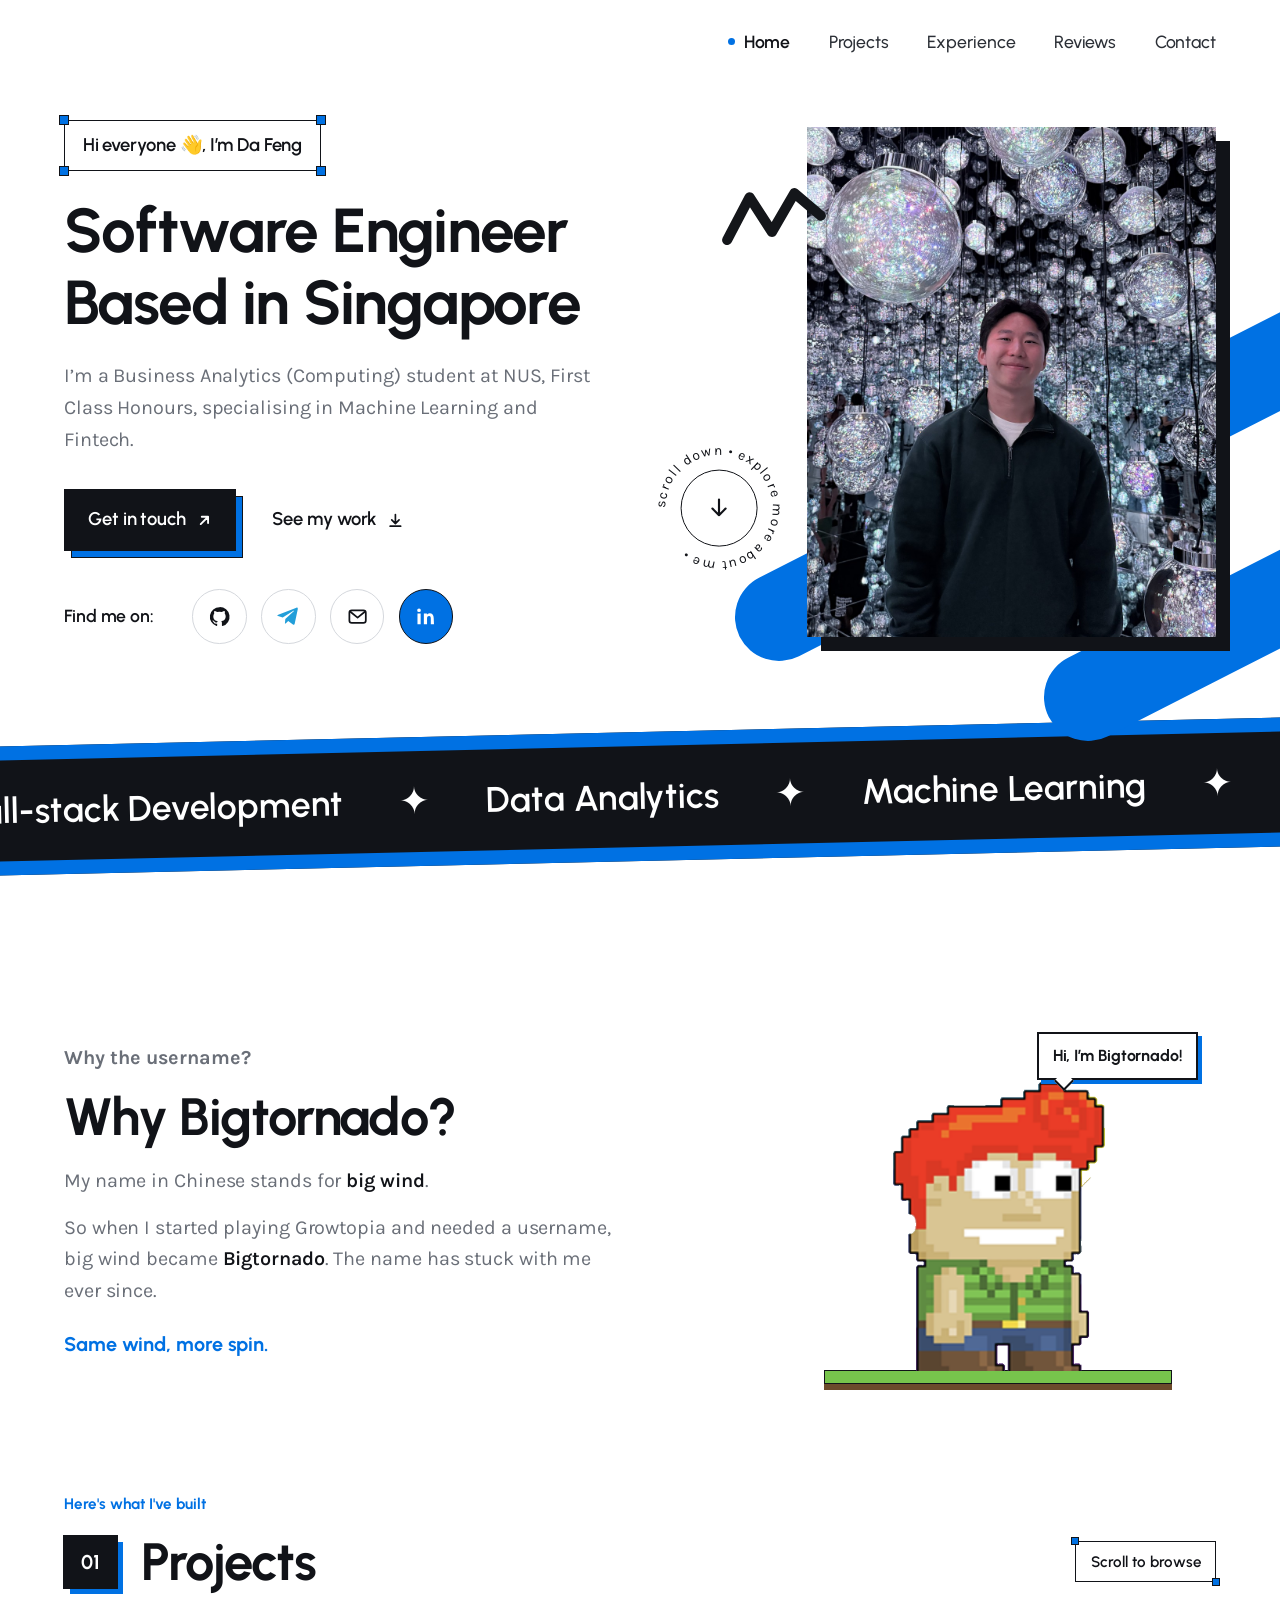
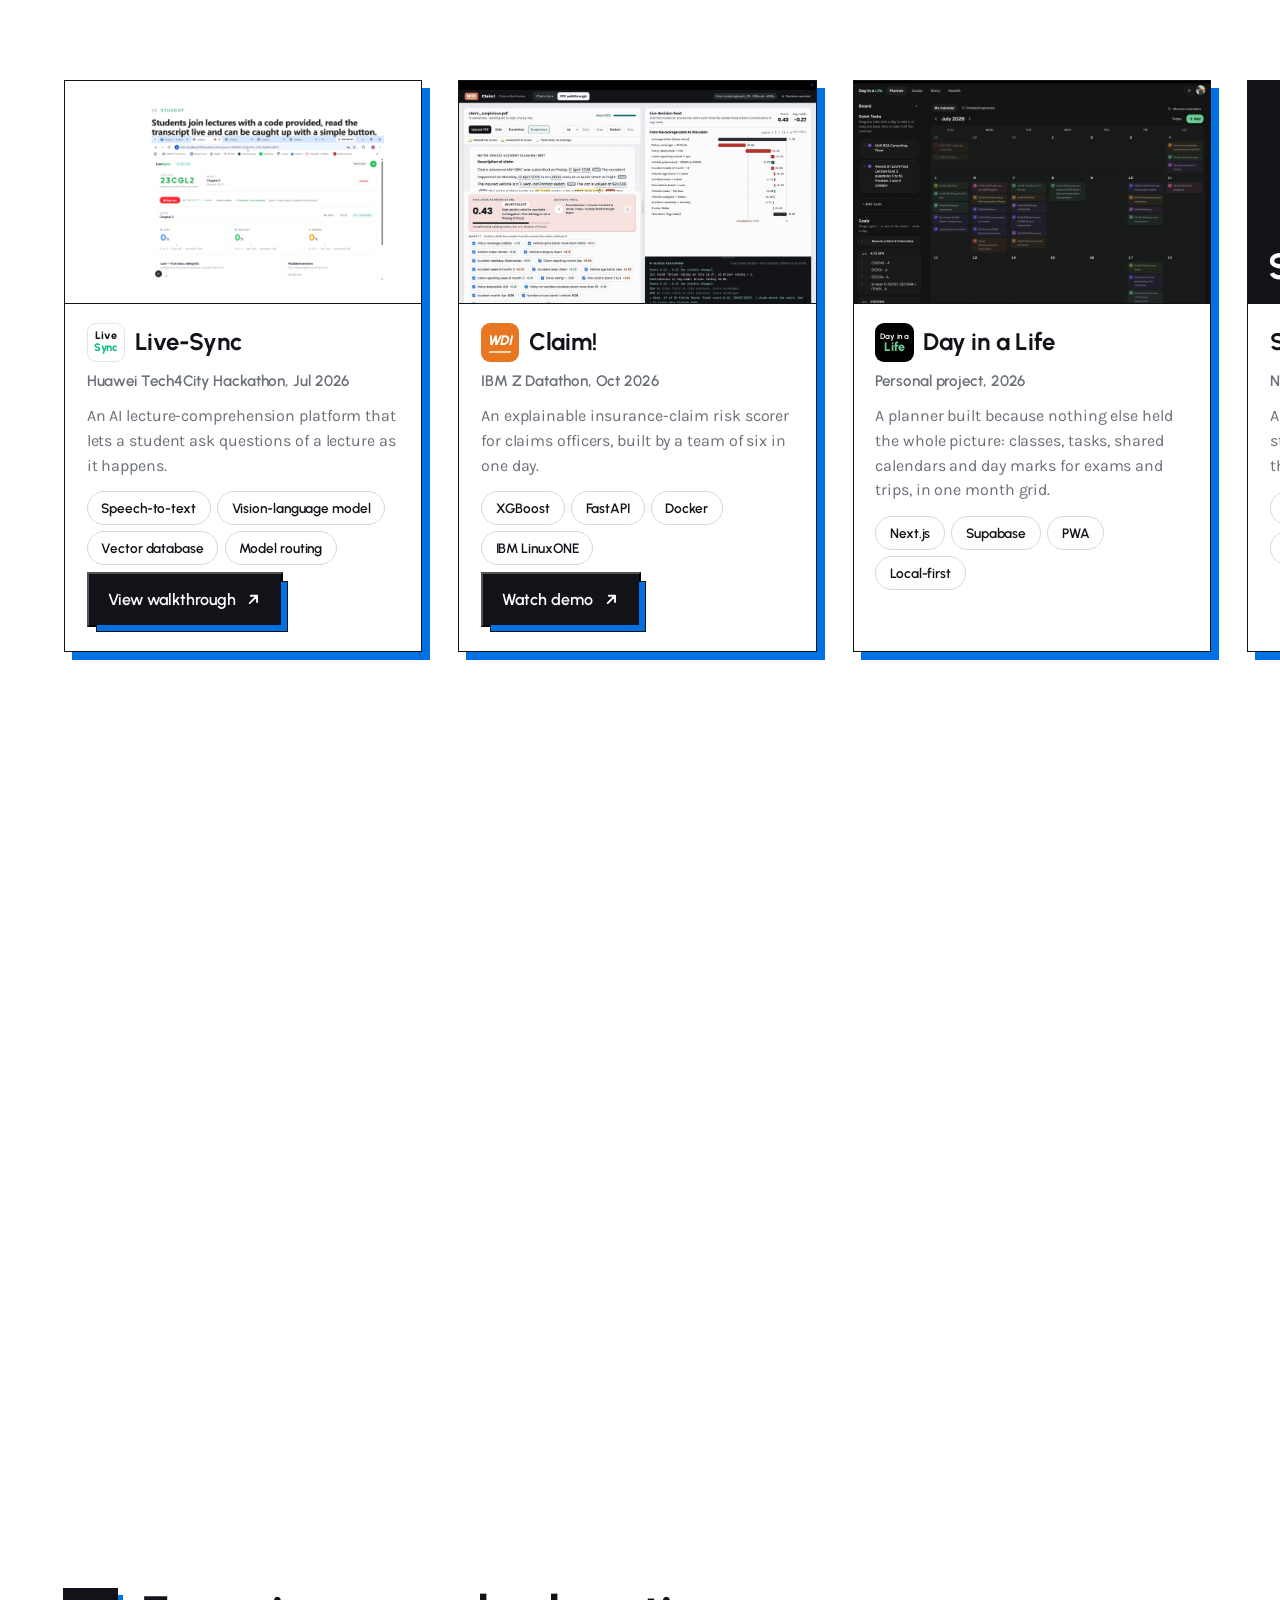
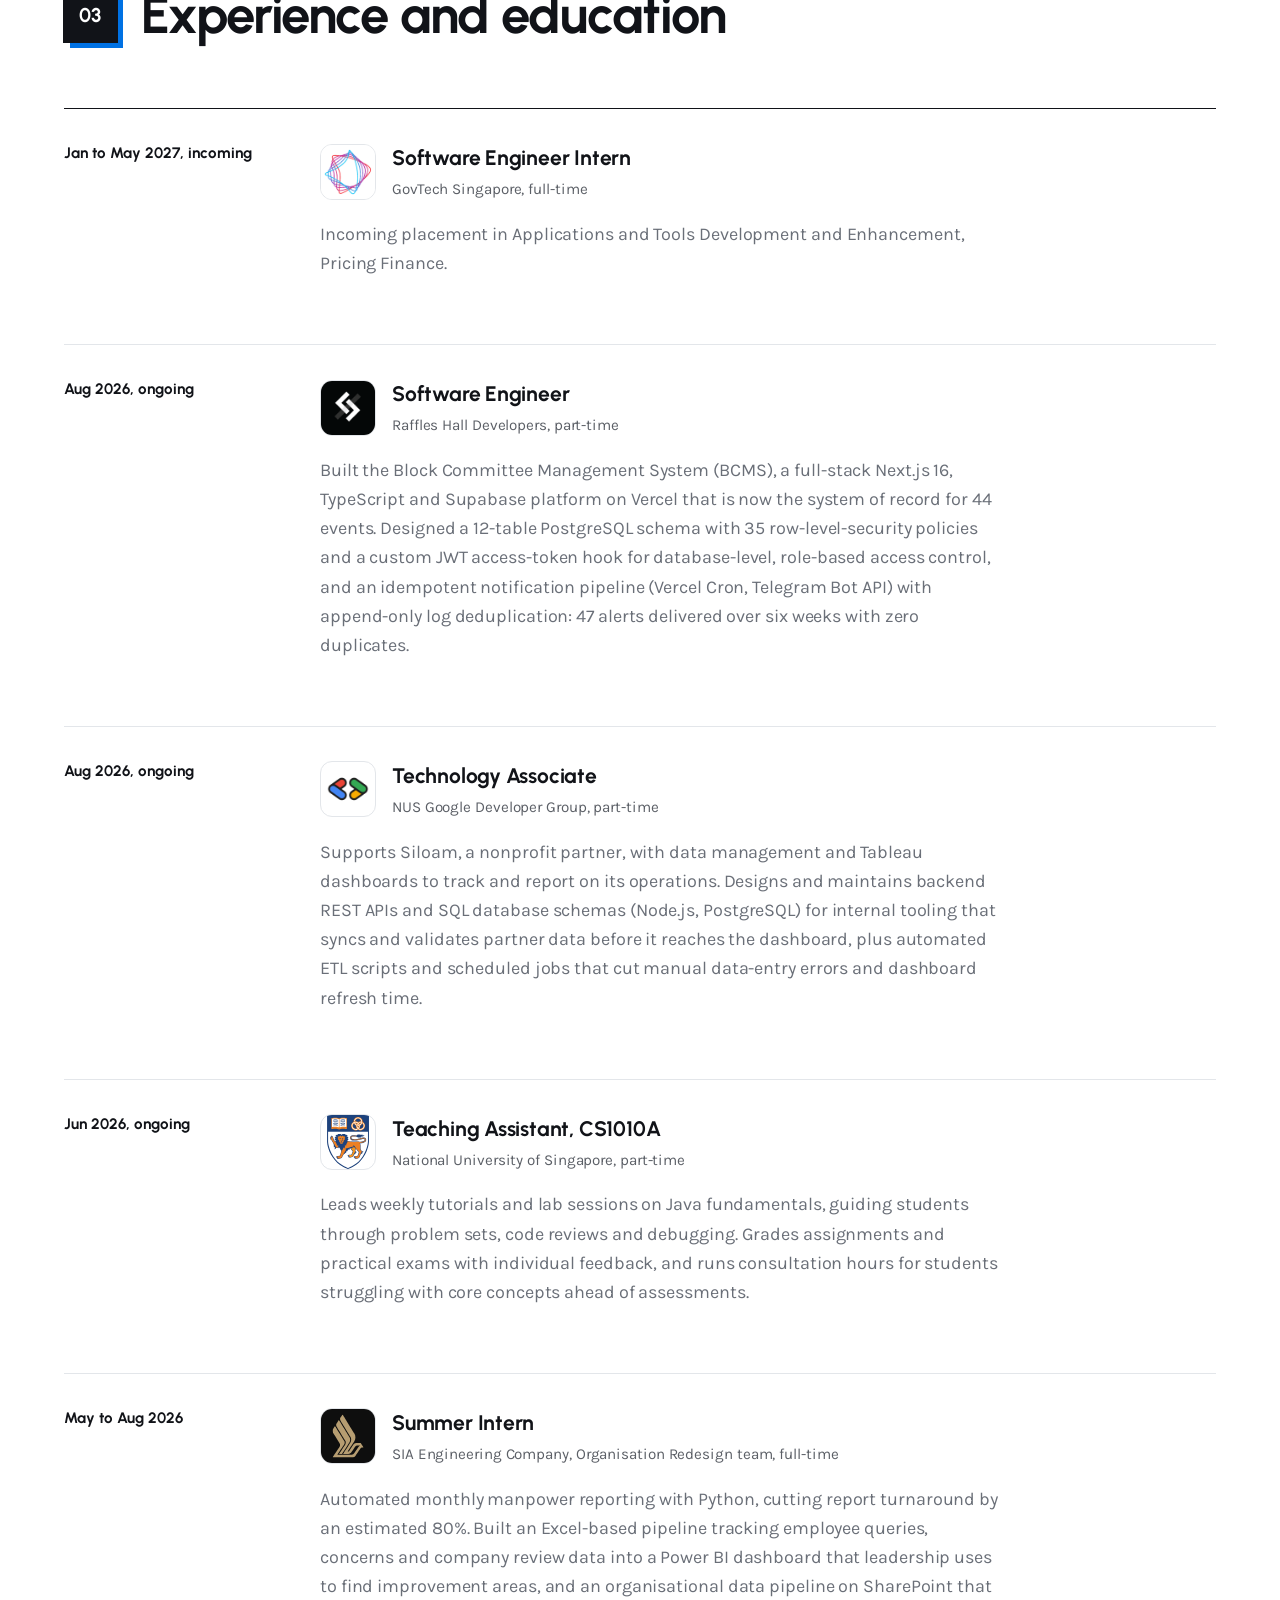
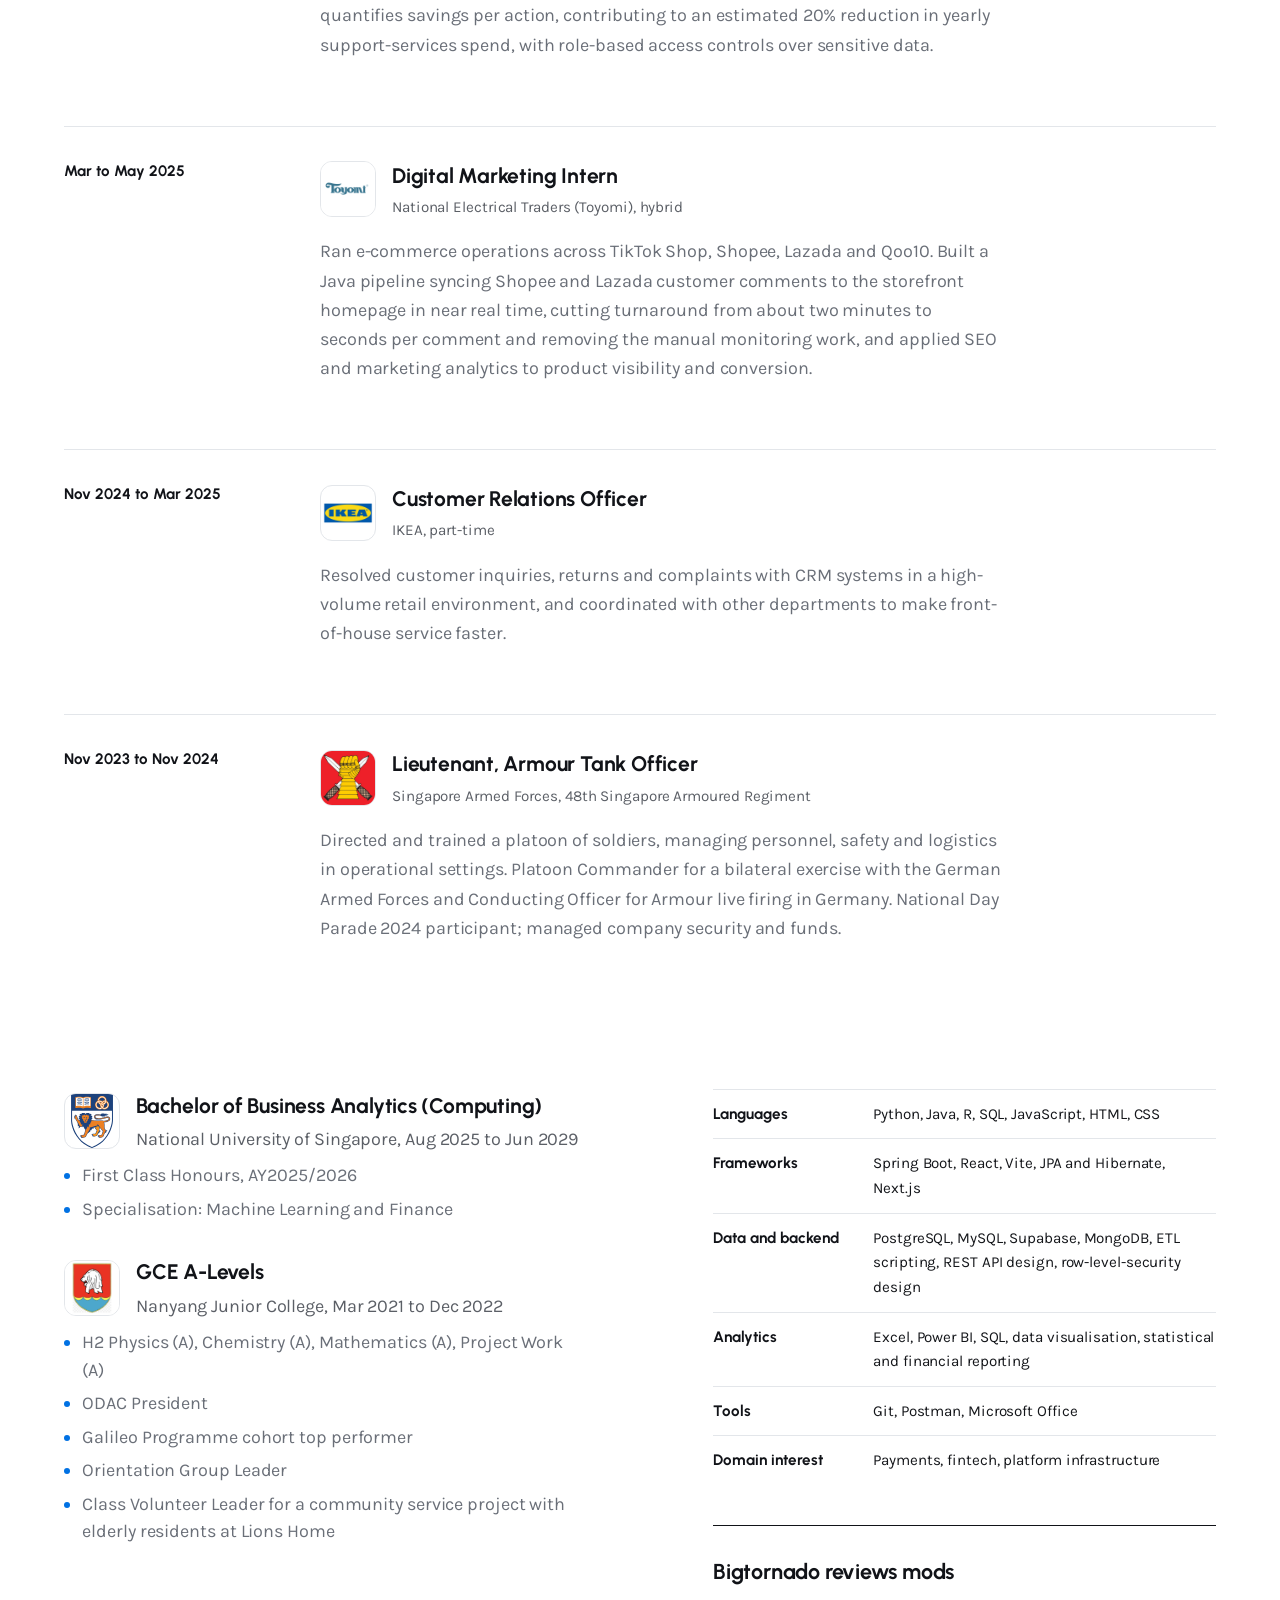
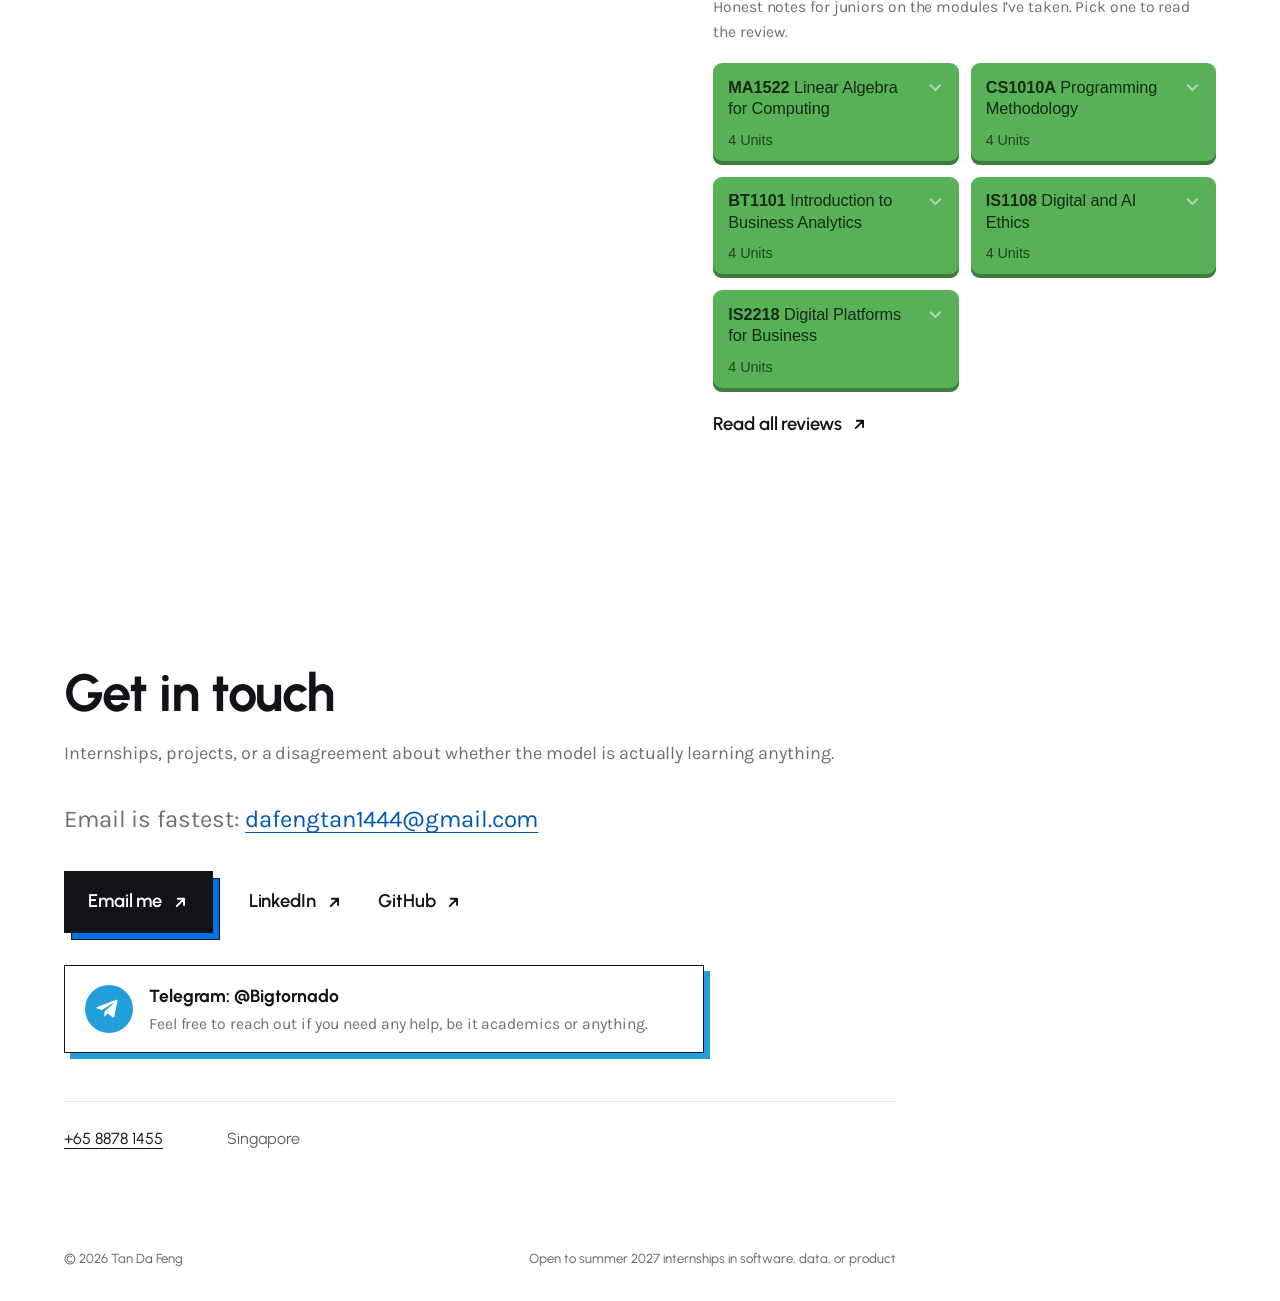
==== index.html @ c414fe10 "Why Bigtornado: his wording" ====
<!doctype html>
<html lang="en">
<head>
<meta charset="utf-8">
<meta name="viewport" content="width=device-width, initial-scale=1, viewport-fit=cover">
<title>Tan Da Feng. A record, kept in order.</title>
<meta name="description" content="Tan Da Feng, Business Analytics (Computing) at NUS. Live-Sync, Day in a Life, and BCMS at Raffles Hall Developers, told as a running commit log.">
<link rel="icon" href="data:image/svg+xml,<svg xmlns='http://www.w3.org/2000/svg' viewBox='0 0 100 100'><text x='50' y='84' font-size='88' text-anchor='middle'>🌪️</text></svg>">
<link rel="preconnect" href="https://fonts.googleapis.com">
<link rel="preconnect" href="https://fonts.gstatic.com" crossorigin>
<link rel="stylesheet" href="https://fonts.googleapis.com/css2?family=Urbanist:wght@500;600;700;800&family=Karla:wght@400;500;600&family=IBM+Plex+Mono:wght@400;500&display=swap">
<link rel="stylesheet" href="scrollcraft.css?v=20261018c">
<link rel="stylesheet" href="site.css?v=20261018g">
<link rel="stylesheet" href="front.css?v=20261018q">
<link rel="stylesheet" href="projects.css?v=20261018r">
</head>
<body>

<a class="skip-link" href="#top">Skip to content</a>
<span data-sc-progress class="top-progress"></span>
<div class="sc-grain" aria-hidden="true"></div>


<!-- FRONT PAGE: top nav, intro, framed portrait, skills ribbon. -->
<header id="front" class="fp">
  <nav class="fp-nav" aria-label="Main">
    <ul class="fp-links">
      <li><a href="#front" aria-current="page">Home</a></li>
      <li><a href="#projects">Projects</a></li>
      <li><a href="#experience">Experience</a></li>
      <li><a href="reviews.html">Reviews</a></li>
      <li><a href="#close">Contact</a></li>
    </ul>
  </nav>

  <div class="fp-hero">
    <div class="fp-copy">
      <p class="fp-hello"><span>Hi everyone 👋, I&rsquo;m Da Feng</span><i></i><i></i><i></i><i></i></p>
      <h1 class="fp-title" id="hero-mark"><span>Software Engineer</span> <span>Based in Singapore</span></h1>
      <p class="fp-lede">I&rsquo;m a Business Analytics (Computing) student at NUS, First Class Honours, specialising in Machine Learning and Fintech.</p>
      <div class="fp-ctas">
        <a class="fp-btn" href="mailto:dafengtan1444@gmail.com">Get in touch
          <svg viewBox="0 0 16 16" aria-hidden="true"><path d="M4.5 11.5l7-7M5.5 4.5h6v6" fill="none" stroke="currentColor" stroke-width="1.8" stroke-linecap="round" stroke-linejoin="round"/></svg>
        </a>
        <a class="fp-link" href="#projects">See my work
          <svg viewBox="0 0 16 16" aria-hidden="true"><path d="M8 2.5v8M4.5 7.5L8 11l3.5-3.5M3 13.5h10" fill="none" stroke="currentColor" stroke-width="1.6" stroke-linecap="round" stroke-linejoin="round"/></svg>
        </a>
      </div>
      <div class="fp-social">
        <span>Find me on:</span>
        <a href="https://github.com/Bigtornadooo" aria-label="GitHub">
          <svg viewBox="0 0 24 24" aria-hidden="true"><path fill="currentColor" d="M12 2.2a10 10 0 0 0-3.2 19.5c.5.1.7-.2.7-.5v-1.8c-2.8.6-3.4-1.2-3.4-1.2-.5-1.2-1.1-1.5-1.1-1.5-.9-.6.1-.6.1-.6 1 .1 1.5 1 1.5 1 .9 1.5 2.4 1.1 2.9.8.1-.7.4-1.1.6-1.3-2.2-.3-4.6-1.1-4.6-5 0-1.1.4-2 1-2.7-.1-.3-.4-1.3.1-2.7 0 0 .8-.3 2.8 1a9.6 9.6 0 0 1 5 0c1.9-1.3 2.8-1 2.8-1 .5 1.4.2 2.4.1 2.7.6.7 1 1.6 1 2.7 0 3.9-2.3 4.7-4.6 5 .4.3.7.9.7 1.9v2.8c0 .3.2.6.7.5A10 10 0 0 0 12 2.2z"/></svg>
        </a>
        <a class="is-tg" href="https://t.me/Bigtornado" aria-label="Telegram, @Bigtornado">
          <svg viewBox="0 0 24 24" aria-hidden="true"><path fill="currentColor" d="M21.5 4.3 18.3 19.4c-.2 1.1-.9 1.3-1.8.8l-4.9-3.6-2.4 2.3c-.3.3-.5.5-1 .5l.4-5 9-8.2c.4-.3-.1-.5-.6-.2L5.9 13 1.1 11.5c-1-.3-1-1 .2-1.5L20.1 2.8c.9-.3 1.6.2 1.4 1.5z"/></svg>
        </a>
        <a href="mailto:dafengtan1444@gmail.com" aria-label="Email">
          <svg viewBox="0 0 24 24" aria-hidden="true"><rect x="3.5" y="5.5" width="17" height="13" rx="2.5" fill="none" stroke="currentColor" stroke-width="1.8"/><path d="M4.5 7l7.5 6 7.5-6" fill="none" stroke="currentColor" stroke-width="1.8" stroke-linecap="round" stroke-linejoin="round"/></svg>
        </a>
        <a class="is-main" href="https://linkedin.com/in/da-feng-tan-644568368" aria-label="LinkedIn">
          <svg viewBox="0 0 24 24" aria-hidden="true"><path fill="currentColor" d="M6.9 8.8H3.6V20h3.3V8.8zM5.2 3.5a1.9 1.9 0 1 0 0 3.8 1.9 1.9 0 0 0 0-3.8zM20.4 13.5c0-3-1.6-4.9-4.2-4.9-1.4 0-2.4.8-2.8 1.5V8.8h-3.2V20h3.3v-5.6c0-1.5.3-2.9 2.1-2.9s1.8 1.7 1.8 3V20h3.3l-.3-6.5z"/></svg>
        </a>
      </div>
    </div>

    <a class="fp-scroll" href="#projects" aria-label="Scroll down to explore more about me">
      <svg class="fp-ring" viewBox="0 0 140 140" aria-hidden="true">
        <defs><path id="fp-ring-path" d="M70,70 m-52,0 a52,52 0 1,1 104,0 a52,52 0 1,1 -104,0"/></defs>
        <text><textPath href="#fp-ring-path">scroll down &#8226; explore more about me &#8226;</textPath></text>
      </svg>
      <span class="fp-scroll-core" aria-hidden="true">
        <svg viewBox="0 0 24 24"><path d="M12 5v13M6.5 12.5L12 18l5.5-5.5" fill="none" stroke="currentColor" stroke-width="1.8" stroke-linecap="round" stroke-linejoin="round"/></svg>
      </span>
    </a>

    <div class="fp-art">
      <svg class="fp-zigzag" viewBox="0 0 110 64" aria-hidden="true"><path d="M8 56L30 14l22 34 22-38 26 22" fill="none" stroke="var(--sc-ink)" stroke-width="10" stroke-linecap="round" stroke-linejoin="round"/></svg>
      <span class="fp-stroke fp-stroke--a" aria-hidden="true"></span>
      <span class="fp-stroke fp-stroke--b" aria-hidden="true"></span>
      <figure class="fp-photo">
        <img src="assets/portrait-lights.jpg?v=20261018g" width="1270" height="1304" alt="Da Feng smiling in a room of hanging glass lights reflected into the distance">
      </figure>
    </div>
  </div>

  <div class="fp-ribbon" aria-label="What I work on: full-stack development, data analytics, machine learning and fintech">
    <div class="fp-ribbon-track" aria-hidden="true">
      <span>Full-stack Development</span><b>&#10022;</b><span>Data Analytics</span><b>&#10022;</b><span>Machine Learning</span><b>&#10022;</b><span>Fintech</span><b>&#10022;</b>
      <span>Full-stack Development</span><b>&#10022;</b><span>Data Analytics</span><b>&#10022;</b><span>Machine Learning</span><b>&#10022;</b><span>Fintech</span><b>&#10022;</b>
      <span>Full-stack Development</span><b>&#10022;</b><span>Data Analytics</span><b>&#10022;</b><span>Machine Learning</span><b>&#10022;</b><span>Fintech</span><b>&#10022;</b>
      <span>Full-stack Development</span><b>&#10022;</b><span>Data Analytics</span><b>&#10022;</b><span>Machine Learning</span><b>&#10022;</b><span>Fintech</span><b>&#10022;</b>
    </div>
  </div>
</header>

<main id="top">

  <!-- WHY BIGTORNADO: the username story. The Growtopia character pops in here,
       then hops across the project cards (projects.js) and vanishes at the end. -->
  <section id="why" class="why" aria-labelledby="why-mark">
    <div class="sc-wrap why-grid">
      <div class="why-copy">
        <p class="kicker section-tag">Why the username?</p>
        <h2 class="sc-display sc-display--md" id="why-mark">Why Bigtornado?</h2>
        <p>My name in Chinese stands for <b>big wind</b>.</p>
        <p>So when I started playing Growtopia and needed a username, big wind became <b>Bigtornado</b>. The name has stuck with me ever since.</p>
        <p class="why-joke">Same wind, more spin.</p>
      </div>
      <div class="why-stage" aria-hidden="true">
        <div class="why-bubble">Hi, I&rsquo;m Bigtornado!</div>
        <img class="why-char" src="assets/bigtornado.png?v=20261018r" width="333" height="454" alt="">
        <div class="why-ground"></div>
      </div>
    </div>
  </section>

  <!-- 01 · PROJECTS: a pinned horizontal rail of five cards (projects.js maps
       vertical scroll to horizontal movement). Live-Sync and Claim! open a
       detail panel below the rail; the other three are plain cards. -->
  <section id="projects" class="pr" aria-labelledby="projects-mark">
    <div class="pr-pin">
      <img class="pr-hopper" src="assets/bigtornado.png?v=20261018r" width="333" height="454" alt="" aria-hidden="true">
      <div class="pr-head">
        <p class="kicker section-tag">Here's what I've built</p>
        <div class="chapter-head">
          <span class="num">01</span>
          <h2 class="sc-display sc-display--md" id="projects-mark">Projects</h2>
          <span class="note pr-hint">Scroll to browse</span>
        </div>
      </div>
      <div class="pr-viewport">
        <ol class="pr-track">
          <li class="pr-card" id="card-livesync">
            <div class="pr-cover"><img src="assets/livesync-demo/07-student-view.png" alt="Live-Sync student view during a live lecture" width="1920" height="1024" loading="lazy" decoding="async"></div>
            <div class="pr-body">
              <h3 class="pl-name"><span class="pl pl--ls" aria-hidden="true"><b>Live</b><b>Sync</b></span>Live-Sync</h3>
              <div class="org">Huawei Tech4City Hackathon, Jul 2026</div>
              <p>An AI lecture-comprehension platform that lets a student ask questions of a lecture as it happens.</p>
              <div class="tags"><span class="tag">Speech-to-text</span><span class="tag">Vision-language model</span><span class="tag">Vector database</span><span class="tag">Model routing</span></div>
              <button class="fp-btn pr-open" type="button" data-detail="detail-livesync" aria-controls="detail-livesync" aria-expanded="false">View walkthrough <svg viewBox="0 0 16 16" aria-hidden="true"><path d="M4.5 11.5l7-7M5.5 4.5h6v6" fill="none" stroke="currentColor" stroke-width="1.8" stroke-linecap="round" stroke-linejoin="round"/></svg></button>
            </div>
          </li>
          <li class="pr-card" id="card-claim">
            <div class="pr-cover"><img src="assets/claim-demo/cover.jpg?v=20261018d" alt="Claim! scoring a suspicious claim PDF, final risk score 0.43, Investigate" width="960" height="623" loading="lazy" decoding="async"></div>
            <div class="pr-body">
              <h3 class="pl-name"><span class="pl pl--wdi" aria-hidden="true"><span>WDI</span></span>Claim!</h3>
              <div class="org">IBM Z Datathon, Oct 2026</div>
              <p>An explainable insurance-claim risk scorer for claims officers, built by a team of six in one day.</p>
              <div class="tags"><span class="tag">XGBoost</span><span class="tag">FastAPI</span><span class="tag">Docker</span><span class="tag">IBM LinuxONE</span></div>
              <button class="fp-btn pr-open" type="button" data-detail="detail-claim" aria-controls="detail-claim" aria-expanded="false">Watch demo <svg viewBox="0 0 16 16" aria-hidden="true"><path d="M4.5 11.5l7-7M5.5 4.5h6v6" fill="none" stroke="currentColor" stroke-width="1.8" stroke-linecap="round" stroke-linejoin="round"/></svg></button>
            </div>
          </li>
          <li class="pr-card" id="dayinalife">
            <div class="pr-cover"><img src="assets/dayinalife-planner.jpg?v=20261018k" alt="Day in a Life planner: the July 2026 month grid with colour-coded tasks, and the Board of quick tasks and goals on the left" width="1800" height="1143" loading="lazy" decoding="async"></div>
            <div class="pr-body">
              <h3 class="pl-name"><span class="pl pl--dil" aria-hidden="true"><b>Day in a</b><b>Life</b></span>Day in a Life</h3>
              <div class="org">Personal project, 2026</div>
              <p>A planner built because nothing else held the whole picture: classes, tasks, shared calendars and day marks for exams and trips, in one month grid.</p>
              <div class="tags"><span class="tag">Next.js</span><span class="tag">Supabase</span><span class="tag">PWA</span><span class="tag">Local-first</span></div>
            </div>
          </li>
          <li class="pr-card" id="studentconnect">
            <div class="pr-cover pr-cover--type pr-cover--ink" aria-hidden="true"><span>StudentConnect</span></div>
            <div class="pr-body">
              <h3>StudentConnect</h3>
              <div class="org">NUS Orbital, May to Jul 2026</div>
              <p>A peer mentorship platform matching students with seniors who already passed the module they are about to fail.</p>
              <div class="tags"><span class="tag">Spring Boot</span><span class="tag">JWT auth</span><span class="tag">JPA/Hibernate</span><span class="tag">REST</span></div>
            </div>
          </li>
          <li class="pr-card" id="agentforge">
            <div class="pr-cover pr-cover--type pr-cover--blue" aria-hidden="true"><span>Agent Forge</span></div>
            <div class="pr-body">
              <h3>Agent Forge</h3>
              <div class="org">Hackathon, Jun 2026</div>
              <p>A job-search platform pulling together three things students normally do in three different places: live job aggregation, automated resume-filling, and mock interview review.</p>
              <div class="tags"><span class="tag">Supabase</span><span class="tag">MongoDB</span><span class="tag">Product scoping</span></div>
            </div>
          </li>
        </ol>
      </div>
    </div>
  </section>

  <!-- LIVE-SYNC DETAIL: the existing 7-stage walkthrough, moved here unchanged.
       Hidden until "View walkthrough" is pressed. -->
  <section id="detail-livesync" class="pr-detail chapter chapter--livesync" aria-labelledby="livesync-mark" hidden>
    <div class="sc-wrap pr-detail-bar"><button class="pr-back" type="button"><svg viewBox="0 0 16 16" aria-hidden="true"><path d="M10 3.5L5.5 8l4.5 4.5" fill="none" stroke="currentColor" stroke-width="1.8" stroke-linecap="round" stroke-linejoin="round"/></svg> Back to projects</button></div>
    <div id="livesync">
    <div class="sc-wrap">
      <p class="kicker section-tag">Here's what I've built</p>
      <div class="chapter-head">
        <span class="num">01</span>
        <h2 class="sc-display sc-display--md pl-name" id="livesync-mark"><span class="pl pl--ls" aria-hidden="true"><b>Live</b><b>Sync</b></span>Live-Sync</h2>
      </div>

      <div class="demo-intro">
        <div class="org">Huawei Tech4City Hackathon, Jul 2026</div>
        <p class="body">An AI lecture-comprehension platform that lets a student ask questions of a lecture as it happens. The genuinely interesting problem was cost: routing questions dynamically between models cut inference spend by over 80% with no measurable drop in quality. Pitched to judges on the accessibility track.</p>
        <div class="tags">
          <span class="tag">Speech-to-text</span>
          <span class="tag">Vision-language model</span>
          <span class="tag">Vector database</span>
          <span class="tag">Model routing</span>
        </div>
      </div>

      <div class="demo" data-sc-in>
        <div class="demo-line" aria-hidden="true"><div class="demo-line__fill"></div></div>

        <div class="demo-stage" id="stage-onboard">
          <div class="stage-k">Stage 1</div>
          <h3>Sign up</h3>
          <p>Two steps and a student or professor account is ready. No setup call, no onboarding deck.</p>
          <figure class="stage-shot"><img src="assets/livesync-demo/04-onboarding.png" alt="Live-Sync sign-up screens for a student account and a professor account, side by side" loading="lazy" width="1920" height="1024"></figure>
        </div>

        <div class="demo-stage" id="stage-setup">
          <div class="stage-k">Stage 2</div>
          <h3>Upload, then go live</h3>
          <p>A professor uploads the slide deck once, then presses Go Live. Live-Sync pre-indexes the deck before the lecture even starts.</p>
          <figure class="stage-shot"><img src="assets/livesync-demo/05-professor-setup.png" alt="Live-Sync professor dashboard scheduling a lecture" loading="lazy" width="1920" height="1024"></figure>
        </div>

        <div class="demo-stage" id="stage-capture">
          <div class="stage-k">Stage 3</div>
          <h3>Listen and transcribe</h3>
          <p>The professor just talks. Live-Sync is already listening, transcribing the lecture live through VideoDB, no typed prompts, no raised hand.</p>
          <figure class="stage-shot"><img src="assets/livesync-demo/06-live-capture.png" alt="Live-Sync live capture screen tracking a lecture in progress" loading="lazy" width="1920" height="1024"></figure>
        </div>

        <div class="demo-stage" id="stage-student">
          <div class="stage-k">Stage 4</div>
          <h3>A student joins</h3>
          <p>A student enters the code on screen and gets the live transcript, with one button to catch up if they lost the thread.</p>
          <figure class="stage-shot"><img src="assets/livesync-demo/07-student-view.png" alt="Live-Sync student view showing a live transcript and a catch-up button" loading="lazy" width="1920" height="1024"></figure>
        </div>

        <div class="demo-stage" id="stage-answer">
          <div class="stage-k">Stage 5</div>
          <h3>Ask anything</h3>
          <p>Answers come straight from that lecture's own slides and transcript, not a generic model response. Routing every question between a lightweight model and a flagship one is what keeps this affordable at scale.</p>
          <div class="stat">
            <span class="n"><span class="count" data-demo-count="0 80">0</span>%+</span>
            <span class="k">cut from inference cost, the real result of routing this way</span>
          </div>
          <figure class="stage-shot"><img src="assets/livesync-demo/08-chatbot.png" alt="Live-Sync in-lecture chatbot answering a question from the lecture transcript" loading="lazy" width="1920" height="1024"></figure>
        </div>

        <div class="demo-stage" id="stage-signal">
          <div class="stage-k">Stage 6</div>
          <h3>The room signals back</h3>
          <p>Students flag lost, too fast, or right pace in real time, so the professor can see where the room actually is without stopping to ask.</p>
          <figure class="stage-shot"><img src="assets/livesync-demo/09-signalling.png" alt="Live-Sync live pacing feedback from students during a lecture" loading="lazy" width="1920" height="1024"></figure>
        </div>

        <div class="demo-stage" id="stage-dashboard">
          <div class="stage-k">Stage 7</div>
          <h3>One home for every module</h3>
          <p>Every module lands in one dashboard: jump into whatever lecture is live, or replay any chapter that already happened.</p>
          <figure class="stage-shot"><img src="assets/livesync-demo/10-module-dashboard.png" alt="Live-Sync module dashboard listing live and past lectures" loading="lazy" width="1920" height="1024"></figure>
        </div>
      </div>
    </div>
    </div>
    <div class="sc-wrap pr-detail-bar pr-detail-bar--end"><button class="pr-back" type="button"><svg viewBox="0 0 16 16" aria-hidden="true"><path d="M10 3.5L5.5 8l4.5 4.5" fill="none" stroke="currentColor" stroke-width="1.8" stroke-linecap="round" stroke-linejoin="round"/></svg> Back to projects</button></div>
  </section>

  <!-- CLAIM! DETAIL: three short clips. GIFs only start loading when this panel opens. -->
  <section id="detail-claim" class="pr-detail chapter" aria-labelledby="claim-mark" hidden>
    <div class="sc-wrap">
      <div class="pr-detail-bar"><button class="pr-back" type="button"><svg viewBox="0 0 16 16" aria-hidden="true"><path d="M10 3.5L5.5 8l4.5 4.5" fill="none" stroke="currentColor" stroke-width="1.8" stroke-linecap="round" stroke-linejoin="round"/></svg> Back to projects</button></div>
      <p class="kicker section-tag">IBM Z Datathon, Oct 2026</p>
      <div class="chapter-head">
        <span class="num">01</span>
        <h2 class="sc-display sc-display--md pl-name" id="claim-mark"><span class="pl pl--wdi" aria-hidden="true"><span>WDI</span></span>Claim!</h2>
      </div>
      <p class="wdi-line"><b>WDI Insurance.</b> We did it, so your claims officer doesn&rsquo;t have to guess.</p>
      <div class="claim-summary">
        <p>Claim! ranks motor insurance claims so a claims officer knows which ones to check first. It runs an XGBoost model trained on Kaggle claims data and shows the exact TreeSHAP contribution of every field in log-odds, so you can see why a claim got its score.</p>
        <p>Every claim gets a risk ranking score and a tier: Fast track, Review or Investigate. We built it for the IBM Z Datathon as a team of six in one day, on an IBM LinuxONE server. The claims in the demo are fictional.</p>
        <div class="tags"><span class="tag">XGBoost</span><span class="tag">TreeSHAP</span><span class="tag">FastAPI</span><span class="tag">Docker</span><span class="tag">IBM LinuxONE</span></div>
      </div>

      <ol class="claim-clips">
        <li class="claim-clip">
          <div class="claim-clip-text">
            <span class="claim-step">1</span>
            <h3>Score a claim from a form</h3>
            <p>Fill in the claim details and press Calculate risk score. The score shows up with the fields that pushed it up or down.</p>
          </div>
          <figure class="claim-gif"><img data-src="assets/claim-demo/claim-01-form-scoring.gif" alt="Screen recording: filling in the Claim! form, pressing Calculate risk score, and the score of 0.08 (Fast track) appearing with a chart of which fields raised or lowered it" width="960" height="623" loading="lazy" decoding="async"></figure>
        </li>
        <li class="claim-clip">
          <div class="claim-clip-text">
            <span class="claim-step">2</span>
            <h3>The reader goes through a safe PDF</h3>
            <p>The reader goes through the claim PDF line by line and highlights the key words. The live decision feed on the right updates as it reads.</p>
          </div>
          <figure class="claim-gif"><img data-src="assets/claim-demo/claim-02-pdf-reader-safe.gif" alt="Screen recording: the PDF reader moving through a safe claim line by line, highlighting key words while the live decision feed updates, ending at 0.03 Fast track" width="960" height="623" loading="lazy" decoding="async"></figure>
        </li>
        <li class="claim-clip">
          <div class="claim-clip-text">
            <span class="claim-step">3</span>
            <h3>A suspicious claim, then &ldquo;what if&rdquo;</h3>
            <p>Same reader on a suspicious claim, and the final score lands on Investigate. Then fields get switched off to see how the score would change.</p>
          </div>
          <figure class="claim-gif"><img data-src="assets/claim-demo/claim-03-suspicious-whatif.gif" alt="Screen recording: the reader scoring a suspicious claim at 0.43, Investigate, then fields being switched off in the what-if panel and the score dropping" width="960" height="623" loading="lazy" decoding="async"></figure>
        </li>
      </ol>

      <details class="claim-full">
        <summary>Watch the full 65 second run</summary>
        <figure class="claim-gif"><img data-src="assets/claim-demo/claim-full.gif" alt="Screen recording of the full 65 second Claim! demo: the claim form, a safe PDF, then a suspicious PDF and the what-if toggles" width="960" height="623" loading="lazy" decoding="async"></figure>
      </details>

      <div class="pr-detail-bar pr-detail-bar--end"><button class="pr-back" type="button"><svg viewBox="0 0 16 16" aria-hidden="true"><path d="M10 3.5L5.5 8l4.5 4.5" fill="none" stroke="currentColor" stroke-width="1.8" stroke-linecap="round" stroke-linejoin="round"/></svg> Back to projects</button></div>
    </div>
  </section>

  <!-- 03 · EXPERIENCE AND EDUCATION -->
  <section id="experience" class="chapter chapter--cv" data-sc-act="flow">
    <div class="sc-wrap">
      <div class="chapter-head">
        <span class="num">03</span>
        <h2 class="sc-display sc-display--md">Experience and education</h2>
      </div>

      <div class="sc-stack" data-sc-in data-sc-stagger="0">
        <article id="govtech" class="role">
          <div><div class="when">Jan to May 2027, incoming</div></div>
          <div>
            <div class="role-head">
              <img class="role-logo" src="assets/logos/govtech.png?v=20261018c" alt="GovTech Singapore logo" width="56" height="56" loading="lazy">
              <div><h3>Software Engineer Intern</h3><div class="org">GovTech Singapore, full-time</div></div>
            </div>
            <p class="body">Incoming placement in Applications and Tools Development and Enhancement, Pricing Finance.</p>
          </div>
        </article>

        <article id="bcms" class="role">
          <div><div class="when">Aug 2026, ongoing</div></div>
          <div>
            <div class="role-head">
              <img class="role-logo" src="assets/logos/rhdevs.png?v=20261018c" alt="Raffles Hall Developers logo" width="56" height="56" loading="lazy">
              <div><h3>Software Engineer</h3><div class="org">Raffles Hall Developers, part-time</div></div>
            </div>
            <p class="body">Built the Block Committee Management System (BCMS), a full-stack Next.js 16, TypeScript and Supabase platform on Vercel that is now the system of record for 44 events. Designed a 12-table PostgreSQL schema with 35 row-level-security policies and a custom JWT access-token hook for database-level, role-based access control, and an idempotent notification pipeline (Vercel Cron, Telegram Bot API) with append-only log deduplication: 47 alerts delivered over six weeks with zero duplicates.</p>
          </div>
        </article>

        <article id="gdg" class="role">
          <div><div class="when">Aug 2026, ongoing</div></div>
          <div>
            <div class="role-head">
              <img class="role-logo" src="assets/logos/gdg.png?v=20261018c" alt="Developer Group @ NUS Computing logo" width="56" height="56" loading="lazy">
              <div><h3>Technology Associate</h3><div class="org">NUS Google Developer Group, part-time</div></div>
            </div>
            <p class="body">Supports Siloam, a nonprofit partner, with data management and Tableau dashboards to track and report on its operations. Designs and maintains backend REST APIs and SQL database schemas (Node.js, PostgreSQL) for internal tooling that syncs and validates partner data before it reaches the dashboard, plus automated ETL scripts and scheduled jobs that cut manual data-entry errors and dashboard refresh time.</p>
          </div>
        </article>

        <article id="teaching" class="role">
          <div><div class="when">Jun 2026, ongoing</div></div>
          <div>
            <div class="role-head">
              <img class="role-logo" src="assets/logos/nus.svg?v=20261018c" alt="National University of Singapore logo" width="56" height="56" loading="lazy">
              <div><h3>Teaching Assistant, CS1010A</h3><div class="org">National University of Singapore, part-time</div></div>
            </div>
            <p class="body">Leads weekly tutorials and lab sessions on Java fundamentals, guiding students through problem sets, code reviews and debugging. Grades assignments and practical exams with individual feedback, and runs consultation hours for students struggling with core concepts ahead of assessments.</p>
          </div>
        </article>

        <article id="sia" class="role">
          <div><div class="when">May to Aug 2026</div></div>
          <div>
            <div class="role-head">
              <img class="role-logo" src="assets/logos/siaec.svg?v=20261018c" alt="SIA Engineering Company logo" width="56" height="56" loading="lazy">
              <div><h3>Summer Intern</h3><div class="org">SIA Engineering Company, Organisation Redesign team, full-time</div></div>
            </div>
            <p class="body">Automated monthly manpower reporting with Python, cutting report turnaround by an estimated 80%. Built an Excel-based pipeline tracking employee queries, concerns and company review data into a Power BI dashboard that leadership uses to find improvement areas, and an organisational data pipeline on SharePoint that quantifies savings per action, contributing to an estimated 20% reduction in yearly support-services spend, with role-based access controls over sensitive data.</p>
          </div>
        </article>

        <article id="toyomi" class="role">
          <div><div class="when">Mar to May 2025</div></div>
          <div>
            <div class="role-head">
              <img class="role-logo" src="assets/logos/toyomi.png?v=20261018c" alt="Toyomi logo" width="56" height="56" loading="lazy">
              <div><h3>Digital Marketing Intern</h3><div class="org">National Electrical Traders (Toyomi), hybrid</div></div>
            </div>
            <p class="body">Ran e-commerce operations across TikTok Shop, Shopee, Lazada and Qoo10. Built a Java pipeline syncing Shopee and Lazada customer comments to the storefront homepage in near real time, cutting turnaround from about two minutes to seconds per comment and removing the manual monitoring work, and applied SEO and marketing analytics to product visibility and conversion.</p>
          </div>
        </article>

        <article id="ikea" class="role">
          <div><div class="when">Nov 2024 to Mar 2025</div></div>
          <div>
            <div class="role-head">
              <img class="role-logo" src="assets/logos/ikea.png?v=20261018c" alt="IKEA logo" width="56" height="56" loading="lazy">
              <div><h3>Customer Relations Officer</h3><div class="org">IKEA, part-time</div></div>
            </div>
            <p class="body">Resolved customer inquiries, returns and complaints with CRM systems in a high-volume retail environment, and coordinated with other departments to make front-of-house service faster.</p>
          </div>
        </article>

        <article id="saf" class="role">
          <div><div class="when">Nov 2023 to Nov 2024</div></div>
          <div>
            <div class="role-head">
              <img class="role-logo" src="assets/logos/armour.png?v=20261018c" alt="Singapore Armour logo" width="56" height="56" loading="lazy">
              <div><h3>Lieutenant, Armour Tank Officer</h3><div class="org">Singapore Armed Forces, 48th Singapore Armoured Regiment</div></div>
            </div>
            <p class="body">Directed and trained a platoon of soldiers, managing personnel, safety and logistics in operational settings. Platoon Commander for a bilateral exercise with the German Armed Forces and Conducting Officer for Armour live firing in Germany. National Day Parade 2024 participant; managed company security and funds.</p>
          </div>
        </article>
      </div>

      <div class="edu-toolkit-grid" data-sc-in data-sc-stagger="60">
        <div>
          <div class="edu-block">
            <div class="role-head">
              <img class="role-logo" src="assets/logos/nus.svg?v=20261018c" alt="National University of Singapore logo" width="56" height="56" loading="lazy">
              <div><h3>Bachelor of Business Analytics (Computing)</h3>
              <div class="org">National University of Singapore, Aug 2025 to Jun 2029</div></div>
            </div>
            <ul class="edu-points">
              <li>First Class Honours, AY2025/2026</li>
              <li>Specialisation: Machine Learning and Finance</li>
            </ul>
          </div>
          <div class="edu-block">
            <div class="role-head">
              <img class="role-logo" src="assets/logos/nyjc.png?v=20261018j" alt="Nanyang Junior College crest" width="56" height="56" loading="lazy">
              <div><h3>GCE A-Levels</h3>
              <div class="org">Nanyang Junior College, Mar 2021 to Dec 2022</div></div>
            </div>
            <ul class="edu-points">
              <li>H2 Physics (A), Chemistry (A), Mathematics (A), Project Work (A)</li>
              <li>ODAC President</li>
              <li>Galileo Programme cohort top performer</li>
              <li>Orientation Group Leader</li>
              <li>Class Volunteer Leader for a community service project with elderly residents at Lions Home</li>
            </ul>
          </div>
        </div>
        <div class="spec-sheet">
          <dl>
            <div class="spec-row"><dt>Languages</dt><dd>Python, Java, R, SQL, JavaScript, HTML, CSS</dd></div>
            <div class="spec-row"><dt>Frameworks</dt><dd>Spring Boot, React, Vite, JPA and Hibernate, Next.js</dd></div>
            <div class="spec-row"><dt>Data and backend</dt><dd>PostgreSQL, MySQL, Supabase, MongoDB, ETL scripting, REST API design, row-level-security design</dd></div>
            <div class="spec-row"><dt>Analytics</dt><dd>Excel, Power BI, SQL, data visualisation, statistical and financial reporting</dd></div>
            <div class="spec-row"><dt>Tools</dt><dd>Git, Postman, Microsoft Office</dd></div>
            <div class="spec-row"><dt>Domain interest</dt><dd>Payments, fintech, platform infrastructure</dd></div>
          </dl>
          <div class="mod-teaser">
            <h3>Bigtornado reviews mods</h3>
            <p>Honest notes for juniors on the modules I&rsquo;ve taken. Pick one to read the review.</p>
            <div class="nm-grid">
            <a class="nm-card" href="reviews.html#mod-ma1522">
              <span class="nm-top"><span class="nm-title"><b>MA1522</b> Linear Algebra for Computing</span><svg class="nm-chev" viewBox="0 0 16 16" aria-hidden="true"><path d="M3.5 6l4.5 4.5L12.5 6" fill="none" stroke="currentColor" stroke-width="2" stroke-linecap="round" stroke-linejoin="round"/></svg></span>
              <span class="nm-units">4 Units</span>
            </a>
            <a class="nm-card" href="reviews.html#mod-cs1010a">
              <span class="nm-top"><span class="nm-title"><b>CS1010A</b> Programming Methodology</span><svg class="nm-chev" viewBox="0 0 16 16" aria-hidden="true"><path d="M3.5 6l4.5 4.5L12.5 6" fill="none" stroke="currentColor" stroke-width="2" stroke-linecap="round" stroke-linejoin="round"/></svg></span>
              <span class="nm-units">4 Units</span>
            </a>
            <a class="nm-card" href="reviews.html#mod-bt1101">
              <span class="nm-top"><span class="nm-title"><b>BT1101</b> Introduction to Business Analytics</span><svg class="nm-chev" viewBox="0 0 16 16" aria-hidden="true"><path d="M3.5 6l4.5 4.5L12.5 6" fill="none" stroke="currentColor" stroke-width="2" stroke-linecap="round" stroke-linejoin="round"/></svg></span>
              <span class="nm-units">4 Units</span>
            </a>
            <a class="nm-card" href="reviews.html#mod-is1108">
              <span class="nm-top"><span class="nm-title"><b>IS1108</b> Digital and AI Ethics</span><svg class="nm-chev" viewBox="0 0 16 16" aria-hidden="true"><path d="M3.5 6l4.5 4.5L12.5 6" fill="none" stroke="currentColor" stroke-width="2" stroke-linecap="round" stroke-linejoin="round"/></svg></span>
              <span class="nm-units">4 Units</span>
            </a>
            <a class="nm-card" href="reviews.html#mod-is2218">
              <span class="nm-top"><span class="nm-title"><b>IS2218</b> Digital Platforms for Business</span><svg class="nm-chev" viewBox="0 0 16 16" aria-hidden="true"><path d="M3.5 6l4.5 4.5L12.5 6" fill="none" stroke="currentColor" stroke-width="2" stroke-linecap="round" stroke-linejoin="round"/></svg></span>
              <span class="nm-units">4 Units</span>
            </a>
            </div>
            <a class="fp-link mod-teaser-all" href="reviews.html">Read all reviews
              <svg viewBox="0 0 16 16" aria-hidden="true"><path d="M4.5 11.5l7-7M5.5 4.5h6v6" fill="none" stroke="currentColor" stroke-width="1.8" stroke-linecap="round" stroke-linejoin="round"/></svg>
            </a>
          </div>
        </div>
      </div>
    </div>
  </section>

  <!-- 06 · CLOSE: contact, then his picture again, the last thing on screen. -->
  <section id="close" class="chapter chapter--close" data-sc-act="flow">
    <div class="sc-wrap">
      <div class="colophon" data-sc-in>
        <h2 class="sc-display sc-display--md">Get in touch</h2>
        <p>Internships, projects, or a disagreement about whether the model is actually learning anything.</p>
        <p class="runtext">Email is fastest: <a href="mailto:dafengtan1444@gmail.com">dafengtan1444@gmail.com</a></p>
        <div class="fp-ctas close-ctas">
          <a class="fp-btn" href="mailto:dafengtan1444@gmail.com">Email me
            <svg viewBox="0 0 16 16" aria-hidden="true"><path d="M4.5 11.5l7-7M5.5 4.5h6v6" fill="none" stroke="currentColor" stroke-width="1.8" stroke-linecap="round" stroke-linejoin="round"/></svg>
          </a>
          <a class="fp-link" href="https://linkedin.com/in/da-feng-tan-644568368">LinkedIn
            <svg viewBox="0 0 16 16" aria-hidden="true"><path d="M4.5 11.5l7-7M5.5 4.5h6v6" fill="none" stroke="currentColor" stroke-width="1.8" stroke-linecap="round" stroke-linejoin="round"/></svg>
          </a>
          <a class="fp-link" href="https://github.com/Bigtornadooo">GitHub
            <svg viewBox="0 0 16 16" aria-hidden="true"><path d="M4.5 11.5l7-7M5.5 4.5h6v6" fill="none" stroke="currentColor" stroke-width="1.8" stroke-linecap="round" stroke-linejoin="round"/></svg>
          </a>
        </div>
        <a class="tg-card" href="https://t.me/Bigtornado">
          <span class="tg-icon"><svg viewBox="0 0 24 24" aria-hidden="true"><path fill="currentColor" d="M21.5 4.3 18.3 19.4c-.2 1.1-.9 1.3-1.8.8l-4.9-3.6-2.4 2.3c-.3.3-.5.5-1 .5l.4-5 9-8.2c.4-.3-.1-.5-.6-.2L5.9 13 1.1 11.5c-1-.3-1-1 .2-1.5L20.1 2.8c.9-.3 1.6.2 1.4 1.5z"/></svg></span>
          <span><b>Telegram: @Bigtornado</b><span>Feel free to reach out if you need any help, be it academics or anything.</span></span>
        </a>
        <div class="close-links">
          <a href="tel:+6588781455">+65 8878 1455</a>
          <span>Singapore</span>
        </div>
        <div class="foot-print">
          <span>&copy; 2026 Tan Da Feng</span>
          <span>Open to summer 2027 internships in software, data, or product</span>
        </div>
      </div>
    </div>
  </section>

</main>

<script src="scrollcraft.js?v=20261018c"></script>
<script>ScrollCraft.mount(document.body);</script>
<script src="site.js?v=20261018c"></script>
<script src="projects.js?v=20261018r"></script>
</body>
</html>
---- scrollcraft.css ----
/* ============================================================================
   scrollcraft.css: the taste floor
   ----------------------------------------------------------------------------
   Two layers, and the split matters:

     TOKENS   what you override per brand. Colour roles, the type ramp, the
              spacing scale, elevation, motion. A brand is ~12 values.
     DEVICES  what the engine drives. Do not restyle these to taste; they are
              the mechanism. Style your own markup instead.

   Nothing here draws a "component". There are no card, badge, or pill classes,
   because a stylesheet that ships those is how every page built on it ends up
   with the same shapes. You get a floor and a vocabulary; the composition is
   yours.
   ========================================================================== */

/* ---------------------------------------------------------------- tokens -- */
:root {
  /* --- colour roles. Override these six and the page is rebranded. -------- */
  --sc-canvas:      #08090b;   /* the page ground. Drift interpolates this.   */
  --sc-surface:     #101217;   /* anything raised off the ground             */
  --sc-ink:         #f4f2ef;   /* primary text                               */
  --sc-ink-soft:    #9a9ba1;   /* secondary text. Tinted, never flat gray.   */
  --sc-accent:      #d8ff3e;   /* ONE accent. It owns a region, not confetti. */
  --sc-accent-ink:  #08090b;   /* text that sits on the accent               */

  --sc-hairline:    color-mix(in oklab, var(--sc-ink) 12%, transparent);
  --sc-hairline-strong: color-mix(in oklab, var(--sc-ink) 22%, transparent);

  /* --- type. Two families max. Display carries voice, text carries prose. - */
  --sc-font-display: "Instrument Sans", "Geist", system-ui, sans-serif;
  --sc-font-text:    "Geist", system-ui, sans-serif;
  --sc-font-mono:    "Geist Mono", ui-monospace, monospace;

  /* Fluid ramp. Tracking tightens as size grows because a face set at 6rem
     with 0 tracking reads loose; this is optical correction, not decoration. */
  --sc-t-xs:   clamp(0.75rem, 0.72rem + 0.15vw, 0.82rem);
  --sc-t-sm:   clamp(0.875rem, 0.84rem + 0.18vw, 0.95rem);
  --sc-t-base: clamp(1rem, 0.96rem + 0.22vw, 1.125rem);
  --sc-t-lg:   clamp(1.2rem, 1.1rem + 0.5vw, 1.5rem);
  --sc-t-xl:   clamp(1.6rem, 1.35rem + 1.2vw, 2.25rem);
  --sc-t-2xl:  clamp(2.1rem, 1.6rem + 2.4vw, 3.4rem);
  --sc-t-3xl:  clamp(2.8rem, 1.9rem + 4.2vw, 5rem);
  --sc-t-4xl:  clamp(3.4rem, 1.9rem + 6.6vw, 7.5rem);

  --sc-track-tight:  -0.035em;
  --sc-track-snug:   -0.02em;
  --sc-track-normal: -0.005em;
  --sc-track-wide:    0.08em;

  --sc-leading-none: 0.94;
  --sc-leading-tight: 1.06;
  --sc-leading-body: 1.62;

  --sc-measure: 62ch;

  /* --- space. 4px base: the useful middle steps an 8-only scale misses. --- */
  --sc-1: 0.25rem;  --sc-2: 0.5rem;   --sc-3: 0.75rem;  --sc-4: 1rem;
  --sc-5: 1.5rem;   --sc-6: 2rem;     --sc-7: 3rem;     --sc-8: 4rem;
  --sc-9: 6rem;     --sc-10: 8rem;    --sc-11: 12rem;

  /* Section rhythm is fluid so a phone doesn't inherit desktop air. */
  --sc-section: clamp(4.5rem, 9vw, 11rem);
  --sc-gutter:  clamp(1.25rem, 5vw, 5.5rem);
  --sc-maxw:    82rem;

  /* --- radius. Pick one scale for the page and hold it. ------------------- */
  --sc-r-sm: 6px;  --sc-r-md: 12px;  --sc-r-lg: 20px;  --sc-r-pill: 999px;

  /* --- elevation. Every shadow has an offset AND a soft blur, and is tinted
         to the canvas hue. A zero-offset coloured halo is decoration, not
         depth, so there isn't one here. ---------------------------------- */
  --sc-shadow-color: 220 40% 2%;
  --sc-e1: 0 1px 2px hsl(var(--sc-shadow-color) / 0.28),
           0 2px 6px -1px hsl(var(--sc-shadow-color) / 0.20);
  --sc-e2: 0 2px 4px hsl(var(--sc-shadow-color) / 0.24),
           0 8px 18px -4px hsl(var(--sc-shadow-color) / 0.30);
  --sc-e3: 0 4px 8px hsl(var(--sc-shadow-color) / 0.22),
           0 18px 40px -8px hsl(var(--sc-shadow-color) / 0.38),
           0 48px 90px -24px hsl(var(--sc-shadow-color) / 0.30);

  /* Edge light: a 1px top highlight sells a raised surface better than any
     amount of blur, because real raised things catch light on their lip. */
  --sc-edge: inset 0 1px 0 color-mix(in oklab, var(--sc-ink) 10%, transparent);

  /* --- motion. Built-in CSS easings are too weak for UI. ------------------ */
  --sc-ease-out:    cubic-bezier(0.23, 1, 0.32, 1);
  --sc-ease-in-out: cubic-bezier(0.77, 0, 0.175, 1);
  --sc-ease-drawer: cubic-bezier(0.32, 0.72, 0, 1);
  --sc-d-fast: 160ms;  --sc-d-base: 240ms;  --sc-d-slow: 420ms;

  --sc-z-stage: 1; --sc-z-copy: 20; --sc-z-chrome: 60;
}

/* --------------------------------------------------------------- reset -- */
*, *::before, *::after { box-sizing: border-box; }
html { -webkit-text-size-adjust: 100%; scroll-behavior: smooth; }
@media (prefers-reduced-motion: reduce) { html { scroll-behavior: auto; } }

body {
  margin: 0;
  background: var(--sc-canvas);
  color: var(--sc-ink);
  font-family: var(--sc-font-text);
  font-size: var(--sc-t-base);
  line-height: var(--sc-leading-body);
  letter-spacing: var(--sc-track-normal);
  -webkit-font-smoothing: antialiased;
  text-rendering: optimizeLegibility;
  font-synthesis-weight: none;
  overflow-x: clip;
}
img, video, canvas, svg { display: block; max-width: 100%; }
button, input, select, textarea { font: inherit; color: inherit; }

/* ------------------------------------------------- the browser surfaces --
   The parts you did not draw still carry the design. Selection, caret, focus
   ring, scrollbar and tabular numerals all ship with defaults that belong to no
   design system. Theming them is the cheapest signal that a page was built
   rather than assembled, and it is the step that gets skipped most reliably. */
::selection { background: var(--sc-accent); color: var(--sc-accent-ink); }
:root { caret-color: var(--sc-accent); accent-color: var(--sc-accent); }
:focus-visible {
  outline: 2px solid var(--sc-accent);
  outline-offset: 3px;
  border-radius: var(--sc-r-sm);
}
:where(a) { color: inherit; text-decoration-thickness: 1px; text-underline-offset: 0.22em; }
@supports (scrollbar-color: auto) {
  html { scrollbar-color: color-mix(in oklab, var(--sc-ink) 26%, transparent) transparent; scrollbar-width: thin; }
}
:where(table, .sc-nums, [data-sc-count]) { font-variant-numeric: tabular-nums; }

/* ----------------------------------------------------------- typography -- */
.sc-display {
  font-family: var(--sc-font-display);
  font-weight: 500;
  line-height: var(--sc-leading-none);
  letter-spacing: var(--sc-track-tight);
  text-wrap: balance;
  margin: 0;
}
.sc-display--xl { font-size: var(--sc-t-4xl); }
.sc-display--lg { font-size: var(--sc-t-3xl); }
.sc-display--md { font-size: var(--sc-t-2xl); letter-spacing: var(--sc-track-snug); }
.sc-lede {
  font-size: var(--sc-t-lg);
  line-height: 1.44;
  letter-spacing: var(--sc-track-snug);
  color: var(--sc-ink);
  max-width: 46ch;
  text-wrap: pretty;
  margin: 0;
}
.sc-body { max-width: var(--sc-measure); color: var(--sc-ink-soft); text-wrap: pretty; margin: 0; }
.sc-label {
  font-family: var(--sc-font-mono);
  font-size: var(--sc-t-xs);
  letter-spacing: var(--sc-track-wide);
  text-transform: uppercase;
  color: var(--sc-ink-soft);
}

/* ---------------------------------------------------------------- layout -- */
.sc-wrap { width: 100%; max-width: var(--sc-maxw); margin-inline: auto; padding-inline: var(--sc-gutter); }
.sc-section { padding-block: var(--sc-section); }
/* More space above a heading than below it: the gap belongs to the boundary,
   not to the pair. */
.sc-stack > * + * { margin-top: var(--sc-4); }
.sc-stack > :is(h1,h2,h3) { margin-top: var(--sc-7); }
.sc-stack > :is(h1,h2,h3):first-child { margin-top: 0; }
.sc-rule { height: 1px; border: 0; background: var(--sc-hairline); margin: 0; }

/* =============================================================== DEVICES ==
   Driven by the engine. Restyle your own markup, not these.                */

.sc-act--pinned { position: relative; }
.sc-stage {
  position: sticky; top: 0;
  height: 100vh; height: 100svh;
  overflow: clip;
  z-index: var(--sc-z-stage);
}

/* scrub / sequence media */
.sc-stage :is(video[data-sc-scrub], canvas[data-sc-sequence], .sc-stage__poster) {
  position: absolute; inset: 0;
  width: 100%; height: 100%;
  object-fit: cover;
}
video[data-sc-scrub] { opacity: 0; transition: opacity 380ms var(--sc-ease-out); }
.sc-has-clip video[data-sc-scrub] { opacity: 1; }
/* The poster is a live frame-holder, not a placeholder: it stays up until a
   real video frame has painted, which is what stops the blank-stage flash. */
.sc-stage__poster { z-index: 0; transition: opacity 380ms var(--sc-ease-out); }
.sc-has-clip .sc-stage__poster { opacity: 0; }

/* A scrim only where text sits. A full-frame darkening layer flattens the
   image everywhere to fix contrast in one corner. */
.sc-scrim {
  position: absolute; inset: 0; pointer-events: none; z-index: 1;
  background: linear-gradient(
    var(--sc-scrim-angle, 180deg),
    color-mix(in oklab, var(--sc-canvas) var(--sc-scrim-a, 78%), transparent) 0%,
    color-mix(in oklab, var(--sc-canvas) 30%, transparent) 42%,
    transparent 68%);
}
/* Point the scrim at the copy. A scrim gradient that darkens the top while the
   copy sits at the bottom fixes contrast nowhere and flattens the image
   everywhere, which is the most common way text-over-video goes wrong. */
.sc-scrim--bottom { --sc-scrim-angle: 0deg; }
.sc-scrim--left   { --sc-scrim-angle: 90deg; }
.sc-scrim--right  { --sc-scrim-angle: 270deg; }

/* Corner scrims, for copy anchored to a corner. An edge gradient has to darken
   a whole band across the frame to cover one corner; a corner gradient puts the
   density where the text is and leaves the rest of the image alone. Pair with
   .sc-copy--lead / .sc-copy--trail. */
.sc-scrim--lead {
  background: linear-gradient(to top right,
    color-mix(in oklab, var(--sc-canvas) 94%, transparent) 0%,
    color-mix(in oklab, var(--sc-canvas) 72%, transparent) 30%,
    color-mix(in oklab, var(--sc-canvas) 30%, transparent) 52%,
    transparent 72%);
}
.sc-scrim--trail {
  background: linear-gradient(to top left,
    color-mix(in oklab, var(--sc-canvas) 94%, transparent) 0%,
    color-mix(in oklab, var(--sc-canvas) 72%, transparent) 30%,
    color-mix(in oklab, var(--sc-canvas) 30%, transparent) 52%,
    transparent 72%);
}
/* A band across the bottom, for copy that spans the full width of the frame.
   That is what both corner anchors become below 860px, and it is also the right
   shape whenever the copy block is wider than a corner. */
.sc-scrim--band {
  background: linear-gradient(to top,
    color-mix(in oklab, var(--sc-canvas) 94%, transparent) 0%,
    color-mix(in oklab, var(--sc-canvas) 74%, transparent) 22%,
    color-mix(in oklab, var(--sc-canvas) 30%, transparent) 42%,
    transparent 58%);
}
.sc-scrim--vignette {
  background: radial-gradient(120% 90% at 50% 45%, transparent 40%,
              color-mix(in oklab, var(--sc-canvas) 70%, transparent) 100%);
}

/* copy over a stage.
   max-width is in rem, never ch. A `ch` on this container resolves against the
   CONTAINER's font-size (body size), not the display size of the heading inside
   it, so `max-width: 20ch` here silently produces a ~180px column and wraps a
   hero headline to six lines. Set a ch measure on the text element itself. */
.sc-copy {
  position: absolute; z-index: var(--sc-z-copy);
  inset-inline: var(--sc-gutter);
  max-width: min(46rem, 76vw);
  will-change: opacity, transform;
}
.sc-copy--lead   { left: var(--sc-gutter); bottom: clamp(3rem, 12vh, 9rem); }
/* inset-inline FIRST. It is the shorthand for left+right, so declaring it after
   `left: 50%` resets left to auto and the block drifts off the left edge. */
.sc-copy--center { inset-inline: auto; left: 50%; top: 50%; translate: -50% -50%; text-align: center; }
.sc-copy--trail  { inset-inline: auto; right: var(--sc-gutter); bottom: clamp(3rem, 12vh, 9rem); text-align: right; }

/* cue defaults: the engine writes opacity/transform inline, these are the
   pre-paint state so nothing flashes before the first read() */
[data-sc-cue] { opacity: 0; will-change: opacity, transform; }
.sc-ready [data-sc-cue] { transition: none; }

/* kinetic split */
.sc-split { display: inline-block; overflow: hidden; vertical-align: top; }
/* Descenders live below the baseline; a line mask clipped to the line box eats
   the tails off g, y, p, j. The padding buys them room back. */
.sc-split--line { display: block; padding-bottom: 0.14em; margin-bottom: -0.14em; }
.sc-split__i { display: inline-block; will-change: transform, opacity; }
.sc-is-split { opacity: 1 !important; }

/* horizontal rail */
[data-sc-pan] { display: flex; will-change: transform; }

/* reveal + parallax */
[data-sc-reveal] { will-change: clip-path; }
[data-sc-parallax] { will-change: transform; }

/* flow reveal (fires once) */
[data-sc-in], [data-sc-stagger] > * {
  opacity: 0;
  transform: translate3d(0, 14px, 0);
  transition: opacity 620ms var(--sc-ease-out), transform 620ms var(--sc-ease-out);
}
[data-sc-in].sc-in, [data-sc-stagger] > .sc-in { opacity: 1; transform: none; }

/* pointer devices */
[data-sc-tilt] { transform-style: preserve-3d; will-change: transform; }
[data-sc-magnet] { will-change: transform; }
/* isolation always; position only if nothing more specific already set it.
   Written with :where() (zero specificity) on purpose: a plain `position:
   relative` here has the same weight as `.sc-stage` and, being later in the
   file, silently wins. A stage carrying both attributes then stops being
   sticky and the whole act scrolls away instead of pinning. */
[data-sc-spotlight] { isolation: isolate; }
:where([data-sc-spotlight]) { position: relative; }
[data-sc-spotlight]::after {
  content: ""; position: absolute; inset: 0; pointer-events: none; z-index: 2;
  background: radial-gradient(
    28rem 28rem at calc(var(--sc-mx, 0.5) * 100%) calc(var(--sc-my, 0.5) * 100%),
    color-mix(in oklab, var(--sc-accent) 16%, transparent), transparent 70%);
  opacity: 0; transition: opacity var(--sc-d-slow) var(--sc-ease-out);
}
[data-sc-spotlight]:hover::after { opacity: 1; }

/* =========================================================== WORLDFLIGHT ==
   One fixed stage for the whole page. The only thing in document flow is the
   spacer, and it is empty. If you find yourself adding a section here, you want
   act mode instead: the moment a real block scrolls past the fixed stage, the
   page has a seam again and the whole point is gone.                        */

[data-sc-mode="worldflight"] { position: relative; }

.sc-world {
  position: fixed; inset: 0;
  overflow: clip;
  z-index: var(--sc-z-stage);
  background: var(--sc-canvas);
}

/* Every leg is mounted for the life of the page and stacked in the same box.
   The engine owns opacity, visibility and z-index here; do not set them. */
.sc-world__seg {
  position: absolute; inset: 0;
  opacity: 0;
  will-change: opacity;
}
.sc-world__seg > :is(video, img, canvas) {
  position: absolute; inset: 0;
  width: 100%; height: 100%;
  object-fit: cover;
}
/* The poster is the frame-holder AND the first camera move: the engine pushes
   it in slowly until a real decoded frame is available to replace it. */
.sc-world__poster {
  z-index: 0;
  transform-origin: 50% 50%;
  transition: opacity 420ms var(--sc-ease-out);
}
.sc-world__seg > video { z-index: 1; }
.sc-world__seg.sc-has-clip .sc-world__poster { opacity: 0; }
/* The act stylesheet lights a clip through its ancestor act. A worldflight leg
   has no act, so match the class the engine also writes on the clip itself. */
video[data-sc-scrub].sc-has-clip { opacity: 1; }

/* The copy layer is fixed too, and inert by default: the engine hands
   pointer-events back to a block only while it is actually legible. */
.sc-world__copy {
  position: fixed; inset: 0;
  z-index: var(--sc-z-copy);
  pointer-events: none;
}
.sc-world__scrim { position: absolute; inset: 0; pointer-events: none; z-index: 0; }
[data-sc-copy] {
  opacity: 0;
  pointer-events: none;
  will-change: opacity, transform;
}
.sc-ready [data-sc-copy] { transition: none; }

/* The track. Empty on purpose. */
.sc-world__spacer { pointer-events: none; }

/* scroll progress */
[data-sc-progress] {
  position: fixed; inset: 0 0 auto 0; height: 2px; z-index: var(--sc-z-chrome);
  background: var(--sc-accent); transform-origin: 0 50%; transform: scaleX(0);
  will-change: transform;
}

/* ----------------------------------------------------------- atmosphere --
   Depth is not only shadow. Grain keeps a flat dark ground from banding, and
   it is the difference between "a dark page" and "a lit room". */
.sc-grain { position: fixed; inset: 0; pointer-events: none; z-index: 3; opacity: 0.045; }
.sc-grain::before {
  content: ""; position: absolute; inset: -50%;
  background-image: url("data:image/svg+xml;utf8,<svg xmlns='http://www.w3.org/2000/svg' width='140' height='140'><filter id='n'><feTurbulence type='fractalNoise' baseFrequency='0.85' numOctaves='3'/></filter><rect width='140' height='140' filter='url(%23n)'/></svg>");
}

/* -------------------------------------------------------- reduced motion -- */
@media (prefers-reduced-motion: reduce) {
  /* Fewer and gentler, not zero. Opacity still carries the reveal so the page
     is comprehensible; every position change is dropped. */
  [data-sc-in], [data-sc-stagger] > * { transform: none; transition-duration: 220ms; }
  [data-sc-parallax], [data-sc-pan], .sc-split__i { transform: none !important; }
  /* A wipe is a position change too. Show reveal content settled. */
  [data-sc-reveal] { clip-path: none !important; }
  /* A rail's transform IS its navigation, not decoration. Zeroing it the way
     parallax and kinetic type are zeroed parks the act on its first screenful
     and makes everything past the fold unreachable: a device degrading into
     missing content. Hand the travel back to the reader as an ordinary scroll
     region instead, so the same items are all still gettable without motion.
     A build that would rather re-lay the rail out as a grid can still do that;
     this is the floor, not the ceiling. */
  [data-sc-act="pan"] .sc-stage,
  [data-sc-act="pan"] [data-sc-stage] {
    overflow-x: auto; overflow-y: hidden;
    overscroll-behavior-x: contain;
    scroll-snap-type: x proximity;
  }
  [data-sc-pan] > * { scroll-snap-align: center; }
  [data-sc-spotlight]::after { display: none; }
  /* A worldflight keeps its whole story here. No clip is ever fetched, so the
     posters are the film, and they cross-dissolve through exactly the same
     seams at exactly the same scroll positions. The push-in and the copy drift
     are the only things that go. */
  .sc-world__poster, [data-sc-copy] { transform: none !important; }
}

/* --------------------------------------------------------------- mobile -- */
@media (max-width: 860px) {
  .sc-copy { inset-inline: var(--sc-gutter); max-width: none; }
  .sc-copy--trail { text-align: left; }
  .sc-stage { height: 100svh; }
  /* .sc-copy--trail re-anchors to the left and spans the full width here, so a
     bottom-RIGHT corner gradient darkens the one corner the copy just left and
     guarantees a contrast failure over any bright clip. Point the density at
     the copy: the same band .sc-scrim--band paints. */
  .sc-scrim--trail {
    background: linear-gradient(to top,
      color-mix(in oklab, var(--sc-canvas) 94%, transparent) 0%,
      color-mix(in oklab, var(--sc-canvas) 74%, transparent) 22%,
      color-mix(in oklab, var(--sc-canvas) 30%, transparent) 42%,
      transparent 58%);
  }
}
---- site.css ----
/* ============================================================================
   dafeng-tan: page theme and bespoke markup styles.
   scrollcraft.css is the mechanism and stays untouched. Everything below is
   this page's own composition. Grammar: chaptered editorial (references/
   uniqueness.md §2.2), light canvas, two type families throughout.
   ========================================================================== */

:root {
  /* All-white canvas, striking blue, tinted-black ink: explicit user
     direction, superseding the earlier warm-off-white palette. */
  --sc-canvas:     #FFFFFF;
  --sc-surface:    #FFFFFF;
  --sc-ink:        #14161A;
  --sc-ink-soft:   #5B5F66;
  --sc-accent:     #0071E3;
  --sc-accent-ink: #FFFFFF;
  /* A darker tint used ONLY where the accent hue sits as small TEXT on the
     white ground (inline links, the log hash, role org labels). The
     saturated accent measures 4.70:1 there, passable but thin for body
     text; this tint clears 6.9:1 while still reading as the same blue.
     Solid accent stays for backgrounds, dots, borders and focus rings. */
  --sc-link:       #0058B0;

  /* Exactly two families, per direct instruction. Display and body now run
     on the system font stack per explicit user preference ("the font of
     the Apple website"): this renders as San Francisco on Apple devices
     and each platform's own native UI font elsewhere, rather than shipping
     a licensed lookalike. IBM Plex Mono stays held back for data, hashes
     and labels only, the carve-out taste.md names explicitly ("monospace...
     for code, data, or labels"). */
  --sc-font-display: -apple-system, BlinkMacSystemFont, "SF Pro Display", "Segoe UI", Roboto, Helvetica, Arial, sans-serif;
  --sc-font-text:    -apple-system, BlinkMacSystemFont, "SF Pro Text", "Segoe UI", Roboto, Helvetica, Arial, sans-serif;
  --sc-font-mono:    "IBM Plex Mono", ui-monospace, monospace;

  --hairline: color-mix(in oklab, var(--sc-ink) 12%, transparent);
  --hairline-strong: color-mix(in oklab, var(--sc-ink) 24%, transparent);

  /* Shadows and edge-light are tuned in the engine for a near-black ground;
     worlds.md's own "if the canvas is light" guidance is to retint toward
     the canvas hue and roughly halve the alpha, which is what these do. */
  --sc-shadow-color: 30 16% 22%;
  --sc-e1: 0 1px 2px hsl(var(--sc-shadow-color) / 0.10), 0 2px 6px -1px hsl(var(--sc-shadow-color) / 0.08);
  --sc-e2: 0 2px 4px hsl(var(--sc-shadow-color) / 0.09), 0 8px 18px -4px hsl(var(--sc-shadow-color) / 0.12);
  --sc-e3: 0 4px 8px hsl(var(--sc-shadow-color) / 0.08), 0 18px 40px -8px hsl(var(--sc-shadow-color) / 0.15);

  --rail-w: 17.5rem;
}

::selection { background: var(--sc-accent); color: var(--sc-accent-ink); }

/* scrollcraft.css's film-grain overlay exists to keep a dark ground from
   banding ("the difference between a dark page and a lit room"). This page
   is an all-white canvas now, so that same noise just reads as a grey haze
   across every section — kill it rather than retint it. */
.sc-grain { display: none; }

/* -------------------------------------------------------------- structure -- */
.skip-link {
  position: fixed; left: var(--sc-3); top: var(--sc-3); z-index: 100;
  background: var(--sc-accent); color: var(--sc-accent-ink);
  padding: var(--sc-2) var(--sc-4); border-radius: var(--sc-r-sm);
  font-family: var(--sc-font-text); font-size: var(--sc-t-sm);
  transform: translateY(-4rem);
  transition: transform 160ms var(--sc-ease-out);
}
.skip-link:focus { transform: translateY(0); }

.top-progress {
  position: fixed; inset: 0 0 auto 0; height: 2px; z-index: 90;
  background: var(--sc-accent); transform-origin: 0 50%; transform: scaleX(0);
}

main { display: block; }
@media (min-width: 901px) { main { margin-left: var(--rail-w); } }

.kicker {
  font-family: var(--sc-font-mono); font-size: var(--sc-t-xs);
  letter-spacing: var(--sc-track-wide); text-transform: uppercase;
  color: var(--sc-ink-soft); margin: 0 0 var(--sc-4);
}

/* ------------------------------------------------------------------ hero -- *
 * The portrait bleeds edge to edge as its own full-height column: "cover the
 * left chunk of the page from top to bottom" per explicit user direction.
 * The site's log rail already owns the true viewport edge (see RAIL below),
 * so this bleeds to the edges of `main`, which is what the reader actually
 * experiences as the page. */
.hero {
  min-height: 100svh; display: grid;
  grid-template-columns: minmax(0, 42%) 1fr;
  background: var(--sc-canvas);
}
.hero-figure {
  margin: 0; position: relative; overflow: hidden; height: 100%;
  background: var(--sc-ink);
}
.hero-figure > div { height: 100%; }
.hero-figure img { width: 100%; height: 100%; object-fit: cover; display: block; }
.hero-copy {
  padding: var(--sc-9) var(--sc-gutter);
  display: flex; flex-direction: column; justify-content: center;
}
.hero-copy .kicker { color: var(--sc-link); }
.hero-copy h1 {
  margin: 0; max-width: 14ch; text-transform: uppercase; letter-spacing: -0.01em;
}
.hero-copy .sub {
  margin-top: var(--sc-5); max-width: 46ch; font-size: var(--sc-t-lg);
  color: var(--sc-ink-soft);
}
.hero-copy .sub .accent-word { color: var(--sc-link); font-weight: 600; }
@media (max-width: 860px) {
  .hero { grid-template-columns: 1fr; grid-template-rows: 46vh auto; min-height: auto; }
  .hero-figure { height: 46vh; }
  .hero-copy { padding: var(--sc-7) var(--sc-gutter); }
}
@media (max-width: 700px) {
  .hero-copy h1 { font-size: var(--sc-t-2xl); }
}

/* -------------------------------------------------------------- chapters -- */
.chapter { padding-block: var(--sc-10); background: var(--sc-canvas); }
.chapter--close { padding-block: var(--sc-9) var(--sc-6); }

.chapter-head {
  display: grid; grid-template-columns: auto 1fr; align-items: baseline;
  gap: var(--sc-5); margin-bottom: var(--sc-8);
}
.chapter-head .num {
  font-family: var(--sc-font-mono); font-size: var(--sc-t-xl);
  color: color-mix(in oklab, var(--sc-ink) 22%, transparent);
  line-height: 1;
}
.chapter-head h2 { margin: 0; }
.chapter-head .note {
  font-family: var(--sc-font-mono); font-size: var(--sc-t-xs);
  color: var(--sc-ink-soft); letter-spacing: var(--sc-track-wide);
  text-transform: uppercase; align-self: end; justify-self: end;
}

.fact-strip {
  display: flex; flex-wrap: wrap; gap: var(--sc-6); margin-top: var(--sc-6);
  padding-top: var(--sc-4); border-top: 1px solid var(--hairline);
}
.fact-strip .fact-v { font-family: var(--sc-font-mono); font-size: var(--sc-t-sm); color: var(--sc-ink); }
.fact-strip .fact-k { font-size: var(--sc-t-xs); color: var(--sc-ink-soft); margin-top: 2px; }

/* ============================================================ LIVE-SYNC ===
   The peak. A seven-stage scroll-driven walkthrough of the real product,
   using actual screenshots from the pitch deck, with a bespoke connecting
   line tracking progress through the sequence. */
.demo-intro { max-width: 60ch; }
.demo-intro .org { color: var(--sc-ink-soft); margin-top: var(--sc-2); }
.demo-intro p.body { max-width: var(--sc-measure); color: var(--sc-ink-soft); margin-top: var(--sc-4); }
.demo-intro .tags { display: flex; flex-wrap: wrap; gap: var(--sc-2); margin-top: var(--sc-5); }
.demo-intro .tag {
  font-family: var(--sc-font-mono); font-size: var(--sc-t-xs); color: var(--sc-ink-soft);
  border: 1px solid var(--hairline-strong); border-radius: var(--sc-r-sm); padding: 3px var(--sc-2);
}

.demo {
  position: relative; margin-top: var(--sc-9);
  padding-left: var(--sc-8);
}
.demo-line {
  position: absolute; left: var(--sc-3); top: 0.6em; bottom: 2.5rem; width: 2px;
  background: var(--hairline-strong);
}
.demo-line__fill {
  position: absolute; inset: 0; background: var(--sc-accent);
  transform: scaleY(0); transform-origin: top;
}
.demo-stage {
  position: relative; padding-block: var(--sc-8);
  border-top: 1px solid var(--hairline);
}
.demo-stage:first-child { border-top: 0; padding-top: 0; }
.demo-stage::before {
  content: ""; position: absolute; left: calc(-1 * var(--sc-8) + var(--sc-3) - 5px);
  top: 0.5em; width: 10px; height: 10px; border-radius: 50%;
  background: var(--sc-surface); border: 2px solid var(--hairline-strong);
  transition: border-color 300ms var(--sc-ease-out), background 300ms var(--sc-ease-out);
}
.demo-stage.is-lit::before { border-color: var(--sc-accent); background: var(--sc-accent); }
/* The stage "activates" as the reader reaches it: dormant stages sit dimmed
   and slightly lower, matching the connecting line's own fill, so the
   sequence reads as the system switching stages on rather than a static
   list with a progress bar next to it. */
.demo-stage > *:not(.stage-k) { opacity: 0.42; transform: translateY(6px); transition: opacity 460ms var(--sc-ease-out), transform 460ms var(--sc-ease-out); }
.demo-stage .stage-k { opacity: 0.55; transition: opacity 300ms var(--sc-ease-out), color 300ms var(--sc-ease-out); }
.demo-stage.is-lit > *:not(.stage-k) { opacity: 1; transform: translateY(0); }
.demo-stage.is-lit .stage-k { opacity: 1; }
.demo-stage .stage-k {
  font-family: var(--sc-font-mono); font-size: var(--sc-t-xs); letter-spacing: var(--sc-track-wide);
  text-transform: uppercase; color: var(--sc-link);
}
.demo-stage h3 { margin: var(--sc-2) 0 var(--sc-3); }
.demo-stage p { max-width: 56ch; color: var(--sc-ink-soft); }
.demo-stage .stat {
  margin-top: var(--sc-5); display: flex; align-items: baseline; gap: var(--sc-3);
}
.demo-stage .stat .n {
  font-family: var(--sc-font-mono); font-size: var(--sc-t-2xl); color: var(--sc-ink);
  font-variant-numeric: tabular-nums;
}
.demo-stage .stat .k { font-size: var(--sc-t-sm); color: var(--sc-ink-soft); max-width: 24ch; }
.demo-stage .stage-shot {
  margin: var(--sc-5) 0 0; max-width: 640px;
  border: 1px solid var(--hairline); border-radius: var(--sc-r-md);
  overflow: hidden; box-shadow: var(--sc-e2); background: var(--sc-surface);
}
.demo-stage .stage-shot img { display: block; width: 100%; height: auto; }
@media (max-width: 700px) {
  .demo { padding-left: var(--sc-7); }
  .demo-line { left: var(--sc-2); }
  .demo-stage::before { left: calc(-1 * var(--sc-7) + var(--sc-2) - 5px); }
}

/* -------------------------------------------------------- projects rail --- */
.rail {
  display: flex; gap: var(--sc-6); align-items: stretch; padding-block: var(--sc-2);
}
.rail-lead {
  flex: 0 0 clamp(15rem, 22vw, 19rem); display: flex; flex-direction: column; justify-content: center;
}
.rail-lead p { color: var(--sc-ink-soft); }
.proj-card {
  flex: 0 0 clamp(19rem, 30vw, 24rem);
  border: 1px solid var(--hairline); border-radius: var(--sc-r-md);
  padding: var(--sc-6); display: flex; flex-direction: column;
  background: var(--sc-surface);
}
.proj-card .idx { font-family: var(--sc-font-mono); font-size: var(--sc-t-xs); color: var(--sc-ink-soft); }
.proj-card h3 { margin: var(--sc-2) 0 var(--sc-1); }
.proj-card .org { font-size: var(--sc-t-sm); color: var(--sc-ink-soft); margin-bottom: var(--sc-3); }
.proj-card p.body { color: var(--sc-ink-soft); font-size: var(--sc-t-sm); flex: 1; }
.proj-card .tags { display: flex; flex-wrap: wrap; gap: var(--sc-2); margin-top: var(--sc-4); }
.proj-card .tag {
  font-family: var(--sc-font-mono); font-size: var(--sc-t-xs); color: var(--sc-ink-soft);
  border: 1px solid var(--hairline); border-radius: var(--sc-r-sm); padding: 3px var(--sc-2);
}
.rail-close { flex: 0 0 clamp(16rem, 24vw, 20rem); display: flex; flex-direction: column; justify-content: center; }
.rail-close a { color: var(--sc-link); }

.act-bg--projects { background: var(--sc-canvas); }

/* ---------------------------------------------------------------- CV/exp -- */
.role {
  display: grid; grid-template-columns: minmax(9rem, 14rem) 1fr; gap: var(--sc-6);
  padding-block: var(--sc-6); border-top: 1px solid var(--hairline);
}
.role:first-of-type { border-top: 1px solid var(--hairline-strong); }
.role .when { font-family: var(--sc-font-mono); font-size: var(--sc-t-xs); color: var(--sc-ink-soft); }
.role h3 { margin: 0 0 var(--sc-1); }
.role .org { font-size: var(--sc-t-sm); color: var(--sc-ink-soft); margin-bottom: var(--sc-3); }
.role p.body { max-width: 62ch; color: var(--sc-ink-soft); }
.role--peak { border-top: 1px solid var(--sc-accent); }
.role--peak .org { color: var(--sc-link); }

.ledger {
  margin-top: var(--sc-6); border: 1px solid var(--hairline-strong);
  border-radius: var(--sc-r-md); background: var(--sc-surface);
  padding: var(--sc-5) var(--sc-6);
}
.ledger-head {
  font-family: var(--sc-font-mono); font-size: var(--sc-t-xs);
  letter-spacing: var(--sc-track-wide); text-transform: uppercase;
  color: var(--sc-ink-soft); margin-bottom: var(--sc-4);
  display: flex; align-items: center; gap: var(--sc-2);
}
.ledger-head::before { content: ""; width: 6px; height: 6px; border-radius: 50%; background: var(--sc-accent); }
.ledger-grid { display: grid; grid-template-columns: repeat(4, minmax(0, 1fr)); gap: var(--sc-6); }
.ledger-stat { border-left: 1px solid var(--hairline); padding-left: var(--sc-4); }
.ledger-stat .n {
  font-family: var(--sc-font-mono); font-size: var(--sc-t-xl); color: var(--sc-ink);
  font-variant-numeric: tabular-nums; line-height: 1;
}
.ledger-stat .k { margin-top: var(--sc-2); font-size: var(--sc-t-xs); color: var(--sc-ink-soft); }
@media (max-width: 700px) {
  .role { grid-template-columns: 1fr; gap: var(--sc-2); }
  .ledger-grid { grid-template-columns: repeat(2, minmax(0, 1fr)); row-gap: var(--sc-5); }
}

.edu-toolkit-grid { display: grid; grid-template-columns: 1.1fr 1fr; gap: var(--sc-9); margin-top: var(--sc-9); }
.edu-block h3 { margin: 0 0 var(--sc-1); }
.edu-block .org { color: var(--sc-ink-soft); margin-bottom: var(--sc-3); }
.edu-block p { max-width: 42ch; color: var(--sc-ink-soft); }
.edu-block + .edu-block { margin-top: var(--sc-6); }
.footnote { margin-top: var(--sc-6); font-size: var(--sc-t-xs); color: var(--sc-ink-soft); max-width: 52ch; }
.spec-sheet dl { margin: 0; }
.spec-row { display: grid; grid-template-columns: 9rem 1fr; gap: var(--sc-4); padding-block: var(--sc-3); border-top: 1px solid var(--hairline); }
.spec-row dt { font-family: var(--sc-font-mono); font-size: var(--sc-t-xs); color: var(--sc-ink-soft); text-transform: uppercase; letter-spacing: var(--sc-track-wide); }
.spec-row dd { margin: 0; font-size: var(--sc-t-sm); }
@media (max-width: 860px) { .edu-toolkit-grid { grid-template-columns: 1fr; gap: var(--sc-7); } }

/* -------------------------------------------------------------- interests -- */
.creed-thesis { max-width: 62ch; font-size: var(--sc-t-lg); color: var(--sc-ink); margin-bottom: var(--sc-8); }
.creed-grid { display: grid; grid-template-columns: 1fr 1fr; gap: var(--sc-7); }
.creed { border-top: 1px solid var(--hairline-strong); padding-top: var(--sc-4); }
.creed .role-line {
  font-family: var(--sc-font-mono); font-size: var(--sc-t-xs); color: var(--sc-ink-soft);
  text-transform: uppercase; letter-spacing: var(--sc-track-wide);
}
.creed h3 { margin: var(--sc-2) 0 var(--sc-3); }
.creed p { color: var(--sc-ink-soft); max-width: 44ch; }
.creed blockquote {
  margin: var(--sc-4) 0 0; padding-left: var(--sc-4); border-left: 2px solid var(--sc-accent);
  font-style: italic; color: var(--sc-ink);
}
.creed .cite { margin-top: var(--sc-2); font-size: var(--sc-t-xs); color: var(--sc-ink-soft); }

.film {
  margin-top: var(--sc-9); display: grid; grid-template-columns: minmax(0, 13rem) 1fr; gap: var(--sc-8);
}
.film-poster { margin: 0; border: 1px solid var(--hairline); border-radius: var(--sc-r-sm); overflow: hidden; box-shadow: var(--sc-e1); }
.film-poster img { width: 100%; display: block; }
.film-poster figcaption { font-family: var(--sc-font-mono); font-size: var(--sc-t-xs); color: var(--sc-ink-soft); padding: var(--sc-2) var(--sc-3); }
.film-body h3 { margin: 0 0 var(--sc-3); max-width: 30ch; }
.film-body p { color: var(--sc-ink-soft); max-width: 64ch; }
.film-body p + p { margin-top: var(--sc-4); }
.film-tags { display: flex; flex-wrap: wrap; gap: var(--sc-2); margin-top: var(--sc-5); }
.film-tags span {
  font-family: var(--sc-font-mono); font-size: var(--sc-t-xs); color: var(--sc-ink-soft);
  border: 1px solid var(--hairline-strong); border-radius: var(--sc-r-sm); padding: 3px var(--sc-2);
}
@media (max-width: 700px) { .film { grid-template-columns: 1fr; } .film-poster { max-width: 11rem; } }

/* ------------------------------------------------------------ close/colophon */
.colophon { max-width: 46rem; }
.colophon h2 { margin: 0 0 var(--sc-4); }
.colophon p { color: var(--sc-ink-soft); }
.runtext { margin-top: var(--sc-6); font-size: var(--sc-t-lg); }
.runtext a { color: var(--sc-link); text-underline-offset: 0.2em; }
.close-links {
  margin-top: var(--sc-7); padding-top: var(--sc-5); border-top: 1px solid var(--hairline);
  display: flex; flex-wrap: wrap; gap: var(--sc-2) var(--sc-8);
  font-family: var(--sc-font-mono); font-size: var(--sc-t-sm); color: var(--sc-ink-soft);
}
.close-links a { color: var(--sc-ink); }
.foot-print {
  margin-top: var(--sc-9); font-family: var(--sc-font-mono); font-size: var(--sc-t-xs);
  color: var(--sc-ink-soft); display: flex; justify-content: space-between; flex-wrap: wrap; gap: var(--sc-2);
}

/* ================================================================ LOG RAIL =
   Signature move: a live, append-only commit log of his career, running the
   full height of the page from the first screen to the last. Each entry is
   real markup that exists from load; scroll only promotes it from "queued" to
   "committed" and moves the HEAD marker. Under reduced motion or no JS the
   full list is already legible at its queued opacity, so nothing is lost.
   ========================================================================== */
.log-rail {
  position: fixed; left: 0; top: 0; bottom: 0; width: var(--rail-w); z-index: 40;
  background: var(--sc-surface); border-right: 1px solid var(--hairline);
  display: flex; flex-direction: column;
}
.log-rail__head {
  padding: var(--sc-5) var(--sc-5) var(--sc-4); border-bottom: 1px solid var(--hairline);
  font-family: var(--sc-font-mono); font-size: var(--sc-t-xs); color: var(--sc-ink-soft);
  letter-spacing: var(--sc-track-wide);
}
.log-rail__head b { color: var(--sc-ink); font-weight: 500; }
.log-rail__list { list-style: none; margin: 0; padding: var(--sc-3) 0; overflow-y: auto; flex: 1; scrollbar-width: thin; }
.log-line {
  display: block; width: 100%; text-align: left; background: none; border: 0;
  padding: var(--sc-3) var(--sc-5); cursor: pointer;
  font-family: var(--sc-font-mono); font-size: var(--sc-t-xs); line-height: 1.5;
  color: var(--sc-ink-soft); opacity: 0.55;
  transition: opacity 320ms var(--sc-ease-out), background 200ms var(--sc-ease-out);
  border-left: 2px solid transparent;
}
.log-line .hash { color: var(--sc-link); margin-right: var(--sc-2); }
.log-line .msg { color: inherit; }
.log-line.is-committed { opacity: 0.92; }
.log-line.is-head {
  opacity: 1; color: var(--sc-ink); background: color-mix(in oklab, var(--sc-accent) 8%, transparent);
  border-left-color: var(--sc-accent);
}
.log-line.is-head .hash::before { content: "HEAD -> "; color: var(--sc-link); }
.log-line:hover, .log-line:focus-visible { opacity: 1; background: color-mix(in oklab, var(--sc-ink) 5%, transparent); }
.log-line:focus-visible { outline: 2px solid var(--sc-accent); outline-offset: -2px; }
.log-rail__foot { padding: var(--sc-4) var(--sc-5); border-top: 1px solid var(--hairline); font-family: var(--sc-font-mono); font-size: var(--sc-t-xs); color: var(--sc-ink-soft); }

@media (max-width: 900px) {
  .log-rail {
    left: 0; right: 0; top: auto; bottom: 0; width: auto; height: auto;
    border-right: 0; border-top: 1px solid var(--hairline);
    flex-direction: row; align-items: center;
  }
  .log-rail__head { display: none; }
  .log-rail__list { display: block; overflow: hidden; padding: 0; flex: 1; height: 3rem; position: relative; }
  .log-line { display: none; padding: var(--sc-3) var(--sc-4); opacity: 1; position: absolute; inset: 0; align-items: center; }
  .log-rail__list li:first-child .log-line { display: flex; position: static; }
  .log-line.is-head { display: flex; position: static; background: none; border-left: 0; }
  .log-rail__foot { display: none; }
  main { margin-left: 0; padding-bottom: 3rem; }
}

@media (prefers-reduced-motion: reduce) {
  .log-line { transition-duration: 60ms; }
  .demo-stage::before { transition-duration: 60ms; }
}

/* Reduced motion: the pan act's own floor hands the projects rail back as a
   native horizontal scroll region, which is reachable but reads as dead
   scroll to a reader moving only vertically. verify.md explicitly invites
   overriding this per-page when a grid reads better. */
@media (prefers-reduced-motion: reduce) {
  .act-bg--projects[data-sc-act="pan"] { height: auto !important; }
  .act-bg--projects .sc-stage { position: static !important; height: auto !important; overflow: visible !important; }
  .act-bg--projects .rail {
    display: grid; grid-template-columns: repeat(auto-fill, minmax(18rem, 1fr));
    gap: var(--sc-6); padding: var(--sc-9) var(--sc-gutter); max-width: var(--sc-maxw); margin-inline: auto;
  }
  .act-bg--projects .rail-lead, .act-bg--projects .proj-card, .act-bg--projects .rail-close { flex: initial; width: 100%; }
  .demo-line__fill { transform: scaleY(1) !important; }
  .demo-stage > * { opacity: 1 !important; transform: none !important; }
}

/* ------------------------------------------------- 05 · Bigtornado reviews mods --
   Rows share the experience section's grammar (code column left, writing
   right, hairline between). The one bold element is the weight bar: where a
   module's marks actually go, split by component, with an honest note on
   each part underneath. Tones are steps of the one accent blue. */
.mods-thesis { max-width: 62ch; font-size: var(--sc-t-lg); color: var(--sc-ink); margin-bottom: var(--sc-7); }
.mods-foot { margin-top: var(--sc-6); }
.sr { position: absolute; width: 1px; height: 1px; overflow: hidden; clip: rect(0 0 0 0); white-space: nowrap; }

.mod { border-bottom: 1px solid var(--hairline); }
.mod:first-child { border-top: 1px solid var(--hairline-strong); }
.mod[open] { border-bottom-color: var(--hairline-strong); }

.mod-summary {
  list-style: none; cursor: pointer;
  display: grid; grid-template-columns: 9rem minmax(0, 1fr) auto 1.5rem;
  gap: var(--sc-5); align-items: center; padding-block: var(--sc-5);
}
.mod-summary::-webkit-details-marker { display: none; }
.mod-summary:focus-visible { outline: 2px solid var(--sc-accent); outline-offset: 4px; border-radius: var(--sc-r-sm); }
.mod-code { font-family: var(--sc-font-mono); font-size: var(--sc-t-lg); color: var(--sc-ink); letter-spacing: -0.01em; }
.mod-head { display: flex; flex-direction: column; gap: var(--sc-1); min-width: 0; }
.mod-title { font-size: var(--sc-t-sm); color: var(--sc-ink-soft); }
.mod-verdict { font-size: var(--sc-t-base); color: var(--sc-ink); line-height: 1.4; max-width: 56ch; }

.mod-ratings { display: grid; gap: 6px; margin: 0; }
.mod-rating { display: grid; grid-template-columns: 5.5rem auto; align-items: center; gap: var(--sc-3); }
.mod-rating dt { font-size: var(--sc-t-xs); color: var(--sc-ink-soft); }
.mod-rating dd { margin: 0; }
.pips { display: inline-flex; gap: 3px; }
.pips i { width: 14px; height: 6px; border-radius: 2px; background: var(--hairline); }
.pips i.on { background: var(--sc-accent); }

/* plus that turns into a minus: answers the open / close action */
.mod-toggle { position: relative; width: 14px; height: 14px; justify-self: end; }
.mod-toggle::before, .mod-toggle::after {
  content: ""; position: absolute; left: 0; top: 6px; width: 14px; height: 2px;
  background: var(--sc-ink-soft); border-radius: 1px; transition: transform 200ms var(--sc-ease-out, ease);
}
.mod-toggle::after { transform: rotate(90deg); }
.mod[open] .mod-toggle::after { transform: rotate(0deg); }
.mod-summary:hover .mod-code { color: var(--sc-link); }

.mod-body { display: grid; grid-template-columns: 9rem minmax(0, 1fr); gap: var(--sc-5); padding-bottom: var(--sc-7); }
.mod-meta { margin: 0; display: grid; gap: var(--sc-3); align-content: start; }
.mod-meta dt { font-size: var(--sc-t-xs); color: var(--sc-ink-soft); }
.mod-meta dd { margin: 0; font-family: var(--sc-font-mono); font-size: var(--sc-t-xs); color: var(--sc-ink); }
.mod-main { max-width: 64ch; }
.mod-p { margin: 0 0 var(--sc-4); color: var(--sc-ink); }
.mod-main h4 { margin: 0 0 var(--sc-3); font-size: var(--sc-t-sm); font-weight: 600; color: var(--sc-ink); }

.mod-breakdown { margin-top: var(--sc-6); }
.weight-bar { display: flex; gap: 3px; height: 2.25rem; border-radius: var(--sc-r-sm); overflow: hidden; }
.weight-bar .seg {
  display: flex; align-items: center; padding-inline: var(--sc-2); min-width: 4px;
  font-family: var(--sc-font-mono); font-size: var(--sc-t-xs); white-space: nowrap; overflow: hidden;
}
.t0 { background: var(--sc-accent); color: #fff; }
.t1 { background: color-mix(in oklab, var(--sc-accent) 62%, #fff); color: #fff; }
.t2 { background: color-mix(in oklab, var(--sc-accent) 34%, #fff); color: var(--sc-ink); }
.t3 { background: color-mix(in oklab, var(--sc-accent) 16%, #fff); color: var(--sc-ink); }
.t4 { background: color-mix(in oklab, var(--sc-ink) 10%, #fff); color: var(--sc-ink); }
.weight-list { list-style: none; margin: var(--sc-4) 0 0; padding: 0; }
.weight-list li { padding-block: var(--sc-3); border-top: 1px solid var(--hairline); }
.comp-head { display: grid; grid-template-columns: 10px minmax(0, 1fr) auto; align-items: center; gap: var(--sc-3); }
.swatch { width: 10px; height: 10px; border-radius: 2px; }
.comp-name { font-size: var(--sc-t-sm); font-weight: 600; }
.comp-w { font-family: var(--sc-font-mono); font-size: var(--sc-t-xs); color: var(--sc-ink-soft); }
.comp-note { margin: var(--sc-2) 0 0 calc(10px + var(--sc-3)); font-size: var(--sc-t-sm); color: var(--sc-ink-soft); }
.mod-warn { font-size: var(--sc-t-xs); color: #B42318; margin: 0 0 var(--sc-2); }

.mod-fit { display: grid; grid-template-columns: 1fr 1fr; gap: var(--sc-5); margin-top: var(--sc-6); }
.fit { padding-left: var(--sc-4); border-left: 2px solid var(--hairline-strong); }
.fit.take { border-left-color: var(--sc-accent); }
.fit p { margin: 0; font-size: var(--sc-t-sm); color: var(--sc-ink-soft); }
.mod-tips { margin-top: var(--sc-6); }
.mod-tips ul { margin: 0; padding-left: 1.1rem; }
.mod-tips li { font-size: var(--sc-t-sm); color: var(--sc-ink); margin-bottom: var(--sc-2); }

@media (max-width: 860px) {
  .mod-summary { grid-template-columns: minmax(0, 1fr) 1.5rem; gap: var(--sc-3); }
  .mod-code { grid-column: 1; }
  .mod-head { grid-column: 1; }
  .mod-ratings { grid-column: 1; }
  .mod-toggle { grid-column: 2; grid-row: 1; }
  .mod-body { grid-template-columns: 1fr; gap: var(--sc-4); }
  .mod-meta { grid-template-columns: repeat(auto-fit, minmax(7rem, 1fr)); }
  .mod-fit { grid-template-columns: 1fr; }
}
@media (prefers-reduced-motion: reduce) { .mod-toggle::before, .mod-toggle::after { transition: none; } }

/* components listed with the reviewer's own score (no official weights) */
.comp-head--plain { grid-template-columns: minmax(0, 1fr) auto; }
.comp-score { font-family: var(--sc-font-display); font-weight: 700; font-size: 0.95rem; color: var(--fp-ink, var(--sc-ink)); text-align: right; }
.comp-note--plain { margin-left: 0; }
.mod-grade { display: inline-grid; place-items: center; min-width: 2.6rem; height: 2.2rem; padding: 0 0.5rem; margin-top: 0.35rem;
  background: var(--fp-ink, #111318); color: #fff; font-family: var(--sc-font-display); font-weight: 700; font-size: 1rem;
  box-shadow: 4px 4px 0 0 var(--sc-accent); }
---- front.css ----
/* ============================================================================
   Front page, after the reference he supplied (davidfranco.io style), with his
   blue in place of its green. Urbanist for headings and UI, Karla for body
   copy: applied site-wide so the rest of the page matches the new front.
   ========================================================================== */
:root {
  --sc-font-display: "Urbanist", -apple-system, BlinkMacSystemFont, "Segoe UI", Helvetica, Arial, sans-serif;
  --sc-font-text: "Karla", -apple-system, BlinkMacSystemFont, "Segoe UI", Helvetica, Arial, sans-serif;
  --fp-ink: #111318;
  --fp-blue: var(--sc-accent);
}

/* The career-log rail is gone: the page uses the full width. */
main { margin-left: 0 !important; }

.fp { position: relative; overflow: hidden; background: #fff; color: var(--fp-ink); }

/* ---------------------------------------------------------------- nav -- */
.fp-nav {
  max-width: 1280px; margin: 0 auto; padding: 1.75rem clamp(1rem, 5vw, 6rem) 0;
  display: flex; align-items: center; justify-content: space-between; gap: 1.5rem;
}
.fp-brand { display: inline-flex; align-items: center; gap: 0.75rem; text-decoration: none; color: var(--fp-ink);
  font-family: var(--sc-font-display); font-weight: 700; font-size: 1.6rem; letter-spacing: -0.01em; }
/* just the tornado, no circle */
.fp-logo { width: 3rem; height: 3rem; display: grid; place-items: center; font-size: 2.4rem; line-height: 1; }
.fp-links { display: flex; gap: clamp(1rem, 3vw, 3rem); list-style: none; margin: 0; padding: 0; }
.fp-links a { font-family: var(--sc-font-display); font-weight: 500; font-size: 1.1rem; color: #2B2F36; text-decoration: none; position: relative; padding: 0.25rem 0; }
.fp-links a:hover { color: var(--fp-blue); }
.fp-links a[aria-current="page"] { color: var(--fp-ink); font-weight: 600; }
.fp-links a[aria-current="page"]::before { content: ""; position: absolute; left: -1rem; top: 50%; width: 7px; height: 7px; margin-top: -3.5px; border-radius: 50%; background: var(--fp-blue); }

/* --------------------------------------------------------------- hero -- */
.fp-hero {
  max-width: 1280px; margin: 0 auto; padding: clamp(2rem, 7vh, 5.5rem) clamp(1rem, 5vw, 6rem) clamp(3.5rem, 8vh, 6rem);
  display: grid; grid-template-columns: minmax(0, 1.25fr) auto minmax(0, 0.9fr); align-items: center; gap: 1rem;
  position: relative;
}
.fp-copy { min-width: 0; }

/* the greeting sits in a "selected" frame with four handles */
.fp-hello { position: relative; display: inline-block; margin: 0 0 1.5rem; padding: 0.6rem 1.1rem;
  border: 1.5px solid var(--fp-ink); font-family: var(--sc-font-display); font-weight: 600; font-size: 1.15rem; }
.fp-hello i { position: absolute; width: 10px; height: 10px; background: var(--fp-blue); border: 1.5px solid var(--fp-ink); }
.fp-hello i:nth-of-type(1) { left: -6px; top: -6px; }
.fp-hello i:nth-of-type(2) { right: -6px; top: -6px; }
.fp-hello i:nth-of-type(3) { left: -6px; bottom: -6px; }
.fp-hello i:nth-of-type(4) { right: -6px; bottom: -6px; }

.fp-title { margin: 0; font-family: var(--sc-font-display); font-weight: 700; color: var(--fp-ink);
  font-size: clamp(2.5rem, 1rem + 3.6vw, 4.7rem); line-height: 1.15; letter-spacing: -0.02em; }
/* two lines, like the reference: each phrase stays on its own line on wide screens */
@media (min-width: 761px) { .fp-title span { display: block; white-space: nowrap; } }
.fp-lede { margin: 1.4rem 0 0; max-width: 44ch; font-family: var(--sc-font-text); font-size: clamp(1.05rem, 1rem + 0.3vw, 1.25rem);
  line-height: 1.6; color: #6A6F78; }

.fp-ctas { display: flex; align-items: center; gap: 2.25rem; margin-top: 2.1rem; flex-wrap: wrap; }
.fp-btn { position: relative; display: inline-flex; align-items: center; gap: 0.6rem; padding: 1rem 1.5rem;
  background: transparent; color: #fff; text-decoration: none; font-family: var(--sc-font-display); font-weight: 600; font-size: 1.15rem;
  transition: transform 160ms ease; }
.fp-btn::after { content: ""; position: absolute; inset: 0; background: var(--fp-ink); z-index: -1; }
.fp-btn::before { content: ""; position: absolute; inset: 0; transform: translate(7px, 7px); background: var(--fp-blue);
  border: 1.5px solid var(--fp-ink); z-index: -2; transition: transform 160ms ease; }
.fp-btn { isolation: isolate; }
.fp-btn:hover { transform: translate(-2px, -2px); }
.fp-btn:hover::before { transform: translate(9px, 9px); }
.fp-btn svg, .fp-link svg { width: 1.05rem; height: 1.05rem; }
.fp-link { display: inline-flex; align-items: center; gap: 0.6rem; color: var(--fp-ink); text-decoration: none;
  font-family: var(--sc-font-display); font-weight: 600; font-size: 1.15rem; }
.fp-link:hover { color: var(--fp-blue); }

.fp-social { display: flex; align-items: center; gap: 0.9rem; margin-top: 2.4rem; }
.fp-social span { font-family: var(--sc-font-display); font-weight: 600; font-size: 1.1rem; margin-right: 1.5rem; }
.fp-social a { width: 3.4rem; height: 3.4rem; border-radius: 50%; display: grid; place-items: center;
  border: 1.5px solid #D5D8DD; color: var(--fp-ink); transition: border-color 160ms ease, color 160ms ease; }
.fp-social a svg { width: 1.45rem; height: 1.45rem; }
.fp-social a:hover { border-color: var(--fp-blue); color: var(--fp-blue); }
.fp-social a.is-main { background: var(--fp-blue); border-color: var(--fp-ink); color: #fff; }
.fp-social a.is-main:hover { color: #fff; filter: brightness(1.08); }

.fp-btn:focus-visible, .fp-link:focus-visible, .fp-social a:focus-visible, .fp-links a:focus-visible, .fp-brand:focus-visible, .fp-scroll:focus-visible {
  outline: 2px solid var(--fp-blue); outline-offset: 4px; }

/* rotating "scroll down" badge between the two columns */
.fp-scroll { position: relative; width: 9rem; height: 9rem; align-self: end; margin-bottom: 4rem; color: var(--fp-ink); text-decoration: none; }
.fp-ring { width: 100%; height: 100%; animation: fp-spin 16s linear infinite; }
.fp-ring text { font-family: var(--sc-font-text); font-size: 13.5px; letter-spacing: 1.4px; fill: var(--fp-ink); }
.fp-scroll-core { position: absolute; inset: 50%; width: 4.8rem; height: 4.8rem; transform: translate(-50%, -50%);
  border: 1.5px solid var(--fp-ink); border-radius: 50%; display: grid; place-items: center; background: #fff; transition: background 160ms ease, color 160ms ease; }
.fp-scroll-core svg { width: 1.8rem; height: 1.8rem; }
.fp-scroll:hover .fp-scroll-core { background: var(--fp-blue); color: #fff; }
@keyframes fp-spin { to { transform: rotate(360deg); } }

/* the framed portrait, zigzag and brush strokes */
.fp-art { position: relative; justify-self: end; width: min(100%, 31rem); }
.fp-photo { position: relative; z-index: 2; margin: 0; aspect-ratio: 4 / 5; box-shadow: 14px 14px 0 0 var(--fp-ink); background: #E9ECEF; }
.fp-photo img { width: 100%; height: 100%; object-fit: cover; object-position: 50% 40%; display: block; }
.fp-zigzag { position: absolute; z-index: 3; left: -5.5rem; top: 3.5rem; width: 7rem; }
.fp-stroke { position: absolute; z-index: 1; background: var(--fp-blue); border-radius: 999px; transform-origin: center; }
/* rotated about their left end, so each rises to the right behind the photo and runs off the page */
.fp-stroke { transform-origin: 2.75rem 50%; }
.fp-stroke--a { width: 48rem; height: 5.5rem; left: -4.5rem; bottom: -1.5rem; transform: rotate(-27deg); }
.fp-stroke--b { width: 36rem; height: 5.5rem; left: 58%; bottom: -6.5rem; transform: rotate(-27deg); }

/* ------------------------------------------------------------ ribbon -- */
.fp-ribbon { position: relative; margin: 1rem -2rem 4rem; padding: 1.35rem 0; background: var(--fp-ink); transform: rotate(-1.3deg);
  border-top: 14px solid var(--fp-blue); border-bottom: 14px solid var(--fp-blue); overflow: hidden; }
.fp-ribbon-track { display: flex; align-items: center; gap: 3.5rem; width: max-content; animation: fp-marquee 34s linear infinite; }
.fp-ribbon span { font-family: var(--sc-font-display); font-weight: 600; font-size: clamp(1.5rem, 1.1rem + 1.4vw, 2.6rem); color: #fff; white-space: nowrap; }
.fp-ribbon b { color: #fff; font-size: clamp(1.6rem, 1.2rem + 1.4vw, 2.6rem); line-height: 1; }
@keyframes fp-marquee { to { transform: translateX(-50%); } }

/* --------------------------------------------------------- responsive -- */
@media (max-width: 1100px) {
  .fp-hero { grid-template-columns: minmax(0, 1fr) minmax(0, 0.85fr); }
  .fp-scroll { display: none; }
}
@media (max-width: 760px) {
  .fp-links { display: none; }
  .fp-hero { grid-template-columns: 1fr; gap: 3.5rem; padding-top: 2.5rem; }
  .fp-art { justify-self: center; width: min(86%, 24rem); margin-right: 14px; }
  .fp-zigzag { left: -2.5rem; top: -1.5rem; width: 4.5rem; }
  .fp-ctas { gap: 1.5rem; }
  .fp-social span { margin-right: 0.25rem; }
  .fp-social a { width: 3rem; height: 3rem; }
}
@media (prefers-reduced-motion: reduce) {
  .fp-ring, .fp-ribbon-track { animation: none; }
  .fp-btn, .fp-btn::before { transition: none; }
}

/* ------------------------------------------------- organisation logos -- */
.role-head { display: flex; align-items: center; gap: 1rem; margin-bottom: var(--sc-3); }
.role-head h3 { margin: 0 0 2px; }
.role-head .org { margin-bottom: 0; }
.role-logo { width: 56px; height: 56px; flex: none; object-fit: contain; border-radius: 12px;
  background: #fff; border: 1px solid var(--hairline); }
.edu-block .role-head { margin-bottom: var(--sc-2); }

/* ------------------------------------------------- Ronaldo and Kobe photos -- */
.creed-photo { margin: 0 0 var(--sc-5); }
.creed-photo img { display: block; width: 100%; height: auto; aspect-ratio: 4 / 3; object-fit: cover; border-radius: var(--sc-r-md); background: #eee; }
.creed:first-child .creed-photo img { object-position: 50% 30%; }
.creed:last-child .creed-photo img { object-position: 50% 22%; }
.creed-photo figcaption { margin-top: var(--sc-2); font-size: var(--sc-t-xs); color: var(--sc-ink-soft); }
.creed-photo figcaption a { color: inherit; }

/* ===========================================================================
   Everything after the intro, restyled to match it: Urbanist headings at 700,
   Karla grey body copy, no typewriter labels, square boxes with black outlines
   and hard offset shadows (black for pictures, blue for cards), pill tags.
   ========================================================================== */
:root { --sc-font-mono: var(--sc-font-display); --fp-grey: #6A6F78; --fp-line: #E3E6EA; }

/* headings */
.sc-display, .chapter-head h2, .colophon h2, .rail-lead h3 {
  font-family: var(--sc-font-display); font-weight: 700; color: var(--fp-ink); letter-spacing: -0.02em; }
.sc-display--md { font-size: clamp(2.2rem, 1.2rem + 2.6vw, 3.8rem); line-height: 1.1; }
h3, .role h3, .proj-card h3, .creed h3, .edu-block h3, .demo-stage h3, .film-body h3 {
  font-family: var(--sc-font-display); font-weight: 700; color: var(--fp-ink); letter-spacing: -0.01em; }

/* body copy in the intro's Karla grey */
.role p.body, .proj-card p.body, .creed p, .edu-block p, .demo-stage p, .demo-intro p.body,
.colophon p, .film-body p, .rail-lead p, .mod-p, .footnote { color: var(--fp-grey); font-family: var(--sc-font-text); }
.creed-thesis, .mods-thesis { font-family: var(--sc-font-text); color: var(--fp-ink); }
a { color: var(--sc-link); }

/* labels: Urbanist, sentence case, no letter-spaced capitals */
.kicker, .chapter-head .note, .demo-stage .stage-k, .ledger-head, .spec-row dt, .creed .role-line,
.film-poster figcaption, .film-tags span, .foot-print, .close-links, .role .when, .proj-card .idx,
.mod-meta dt, .mod-meta dd, .mod-code, .comp-w, .weight-bar .seg, .fact-strip .fact-v {
  font-family: var(--sc-font-display); text-transform: none; letter-spacing: 0; }
.kicker, .demo-stage .stage-k, .creed .role-line, .role .when, .proj-card .idx, .ledger-head {
  font-weight: 700; font-size: 0.95rem; }
.kicker, .demo-stage .stage-k, .proj-card .idx { color: var(--fp-blue); }
.creed .role-line, .role .when { color: var(--fp-ink); }
.spec-row dt { font-weight: 700; color: var(--fp-ink); font-size: 0.95rem; }

/* section number: the black box with a blue offset, same as the "Get in touch" button */
.chapter-head { align-items: center; }
.chapter-head .num {
  display: inline-grid; place-items: center; min-width: 3.3rem; height: 3.3rem; padding: 0 0.7rem;
  background: var(--fp-ink); color: #fff; font-family: var(--sc-font-display); font-weight: 700; font-size: 1.25rem;
  box-shadow: 6px 6px 0 0 var(--fp-blue); outline: 1.5px solid var(--fp-ink); line-height: 1; }
/* side note: the intro's selected-text frame */
.chapter-head .note {
  position: relative; padding: 0.45rem 0.9rem; border: 1.5px solid var(--fp-ink); color: var(--fp-ink);
  font-weight: 600; font-size: 0.95rem; align-self: center; }
.chapter-head .note::before, .chapter-head .note::after {
  content: ""; position: absolute; width: 8px; height: 8px; background: var(--fp-blue); border: 1.5px solid var(--fp-ink); }
.chapter-head .note::before { left: -5px; top: -5px; }
.chapter-head .note::after { right: -5px; bottom: -5px; }
.chapter-head .note:empty { display: none; }

/* cards: square, black outline, blue offset */
.proj-card, .ledger, .demo-intro .fact-strip {
  border: 1.5px solid var(--fp-ink); border-radius: 0; box-shadow: 8px 8px 0 0 var(--fp-blue); background: #fff; }
.proj-card h3 { font-size: 1.5rem; }
.proj-card p.body { font-size: 1rem; line-height: 1.6; }
.ledger-head::before { border-radius: 0; }
.ledger-stat { border-left: 1.5px solid var(--fp-line); }
.ledger-stat .n, .demo-stage .stat .n { font-family: var(--sc-font-display); font-weight: 700; }

/* pictures: square, black outline, black offset (like the portrait) */
.demo-stage .stage-shot, .film-poster, .creed-photo img {
  border: 1.5px solid var(--fp-ink); border-radius: 0; box-shadow: 10px 10px 0 0 var(--fp-ink); }
.creed-photo { margin-bottom: calc(var(--sc-5) + 10px); }
.creed-photo figcaption { margin-top: calc(var(--sc-2) + 12px); }
.film-poster { overflow: visible; }

/* tags: pill outlines like the social icons */
.tag, .film-tags span {
  display: inline-flex; align-items: center; border: 1.5px solid #D5D8DD !important; border-radius: 999px !important;
  padding: 0.3rem 0.85rem !important; font-family: var(--sc-font-display) !important; font-weight: 600; font-size: 0.85rem !important;
  color: var(--fp-ink) !important; background: #fff; }

/* rows and dividers */
.role { border-top: 1.5px solid var(--fp-line); }
.role:first-of-type { border-top: 1.5px solid var(--fp-ink); }
.role--peak { border-top: 2px solid var(--fp-blue); }
.role--peak .org { color: var(--fp-blue); }
.role-logo { border: 1.5px solid var(--fp-line); }
.creed { border-top: 0; padding-top: 0; }
.creed blockquote { border-left: 4px solid var(--fp-blue); font-style: normal; font-family: var(--sc-font-display);
  font-weight: 600; font-size: 1.15rem; color: var(--fp-ink); }
.spec-row { border-top: 1.5px solid var(--fp-line); }

/* livesync timeline in the intro's blue */
.demo-stage::before { border-width: 2px; }

/* closing section */
.colophon { max-width: 52rem; }
.close-ctas { margin-top: 2rem; }
.close-links { border-top: 1.5px solid var(--fp-line); font-size: 1rem; }
.close-links a { color: var(--fp-ink); }

/* mod reviews follow the same language */
.mod:first-child { border-top: 1.5px solid var(--fp-ink); }
.weight-bar { border-radius: 0; outline: 1.5px solid var(--fp-ink); }

.film-poster { align-self: start; }

/* the number box keeps its own width even when a note sits under it */
.chapter-head .num { justify-self: start; }

/* reviews page: the nav only, no hero */
.fp--sub { border-bottom: 1.5px solid var(--fp-line); padding-bottom: 1.5rem; }
.page-reviews .chapter--mods { padding-top: clamp(3rem, 8vh, 5rem); }
.page-reviews .chapter-head { grid-template-columns: 1fr auto; }

/* no brand mark in the nav: the links sit on the right on their own */
.fp-nav { justify-content: flex-end; }

/* number, title and side note on one row everywhere */
.chapter-head { grid-template-columns: auto auto 1fr; }
.chapter-head .note { justify-self: end; }
@media (max-width: 700px) { .chapter-head { grid-template-columns: auto 1fr; } .chapter-head .note { grid-column: 1 / -1; justify-self: start; } }

/* athlete photos: natural portrait shape, never wider than their pixels allow on a 2x screen (~700 px source) */
.creed-photo img { width: 100%; max-width: 340px; height: auto !important; aspect-ratio: auto !important; object-fit: contain; }
.creed-photo { max-width: 340px; }
/* same height for both, so the text below lines up; widths follow each photo's shape */
.creed-photo img { height: 380px !important; width: auto; max-width: 100%; }
.creed-photo { max-width: none; }
@media (max-width: 700px) { .creed-photo img { height: auto !important; width: 100%; max-width: 340px; } }

/* education achievements as points */
.edu-points { margin: 0; padding-left: 1.15rem; max-width: 46ch; color: var(--fp-grey); font-family: var(--sc-font-text); line-height: 1.55; }
.edu-points li { margin-bottom: 0.35rem; }
.edu-points li::marker { color: var(--fp-blue); }

/* NUSMods-style module cards (main page teaser + reviews page rows) */
:root { --nm-green: #59B157; --nm-edge: #3E7C3D; --nm-ink: #142B15; --nm-sub: #224622; --nm-chev: #ACD8AB; }
.mod-teaser { margin-top: 2.5rem; padding-top: 1.75rem; border-top: 1.5px solid var(--fp-ink); }
.mod-teaser h3 { margin: 0 0 0.35rem; font-size: 1.35rem; }
.mod-teaser p { margin: 0 0 1.1rem; color: var(--fp-grey); font-size: 0.98rem; }
.nm-grid { display: grid; grid-template-columns: repeat(2, minmax(0, 1fr)); gap: 0.75rem; }
.nm-card {
  display: flex; flex-direction: column; justify-content: space-between; gap: 0.6rem; min-height: 6.2rem;
  padding: 0.85rem 0.95rem 0.8rem; border-radius: 9px; text-decoration: none;
  background: var(--nm-green); color: var(--nm-ink); box-shadow: inset 0 -4px 0 var(--nm-edge);
  font-family: -apple-system, BlinkMacSystemFont, "Segoe UI", Helvetica, Arial, sans-serif;
  transition: transform 140ms ease, filter 140ms ease;
}
.nm-card:hover { transform: translateY(-2px); filter: brightness(1.04); }
.nm-card:focus-visible { outline: 2px solid var(--fp-blue); outline-offset: 3px; }
.nm-top { display: flex; align-items: flex-start; justify-content: space-between; gap: 0.5rem; }
.nm-title { font-size: 1.02rem; line-height: 1.3; }
.nm-title b { font-weight: 700; }
.nm-chev { flex: none; width: 1.05rem; height: 1.05rem; margin-top: 0.15rem; color: var(--nm-chev); }
.nm-units { font-size: 0.9rem; color: var(--nm-sub); }
.mod-teaser-all { margin-top: 1.1rem; }
@media (max-width: 520px) { .nm-grid { grid-template-columns: 1fr; } }
@media (prefers-reduced-motion: reduce) { .nm-card { transition: none; } }

/* reviews page: each module's row is the green NUSMods card */
.page-reviews .mod { border: 0 !important; margin-bottom: 1rem; }
.page-reviews .mod-summary {
  grid-template-columns: 7.5rem minmax(0, 1fr) auto 1.5rem; padding: 1rem 1.15rem 1.15rem; border-radius: 10px;
  background: var(--nm-green); color: var(--nm-ink); box-shadow: inset 0 -5px 0 var(--nm-edge);
  font-family: -apple-system, BlinkMacSystemFont, "Segoe UI", Helvetica, Arial, sans-serif;
}
.page-reviews .mod-code { font-family: inherit; font-weight: 700; color: var(--nm-ink); font-size: 1.15rem; }
.page-reviews .mod-summary:hover .mod-code { color: var(--nm-ink); }
.page-reviews .mod-title { color: var(--nm-sub); font-size: 0.95rem; }
.page-reviews .mod-verdict { color: var(--nm-ink); font-weight: 500; }
.page-reviews .mod-toggle::before, .page-reviews .mod-toggle::after { background: var(--nm-ink); }
.page-reviews .mod-grade { background: #fff; color: var(--nm-ink); box-shadow: 3px 3px 0 0 var(--nm-edge); }
.page-reviews .mod-body { padding: 1.75rem 0.25rem 2rem; }
.page-reviews .mod:target .mod-summary, .page-reviews .mod.is-target .mod-summary { outline: 3px solid var(--fp-blue); outline-offset: 3px; }
@media (max-width: 860px) { .page-reviews .mod-summary { grid-template-columns: minmax(0, 1fr) 1.5rem; } }

/* Telegram */
.fp-social a.is-tg { color: #229ED9; }
.fp-social a.is-tg:hover { border-color: #229ED9; color: #229ED9; }
.tg-card {
  display: flex; align-items: center; gap: 1rem; max-width: 40rem; margin: 2rem 0; padding: 1rem 1.25rem;
  border: 1.5px solid var(--fp-ink); box-shadow: 6px 6px 0 0 #229ED9; background: #fff; text-decoration: none; color: var(--fp-ink);
  transition: transform 140ms ease, box-shadow 140ms ease;
}
.tg-card:hover { transform: translate(-1px, -1px); box-shadow: 8px 8px 0 0 #229ED9; }
.tg-card:focus-visible { outline: 2px solid var(--fp-blue); outline-offset: 4px; }
.tg-icon { flex: none; width: 3rem; height: 3rem; border-radius: 50%; background: #229ED9; color: #fff; display: grid; place-items: center; }
.tg-icon svg { width: 1.5rem; height: 1.5rem; margin-left: -2px; }
.tg-card b { display: block; font-family: var(--sc-font-display); font-weight: 700; font-size: 1.1rem; }
.tg-card b + span { display: block; margin-top: 0.15rem; color: var(--fp-grey); font-family: var(--sc-font-text); font-size: 0.98rem; line-height: 1.45; }
.page-reviews .tg-card { margin: 0 0 2.25rem; }
@media (prefers-reduced-motion: reduce) { .tg-card { transition: none; } }
---- projects.css ----
/* ============================================================================
   Projects rail + detail panels. Same language as the front page: Urbanist,
   black outlines, blue offset on cards, black offset on pictures.
   ========================================================================== */
.pr { position: relative; background: #fff; }
.pr-pin { position: sticky; top: 0; height: 100vh; height: 100svh; display: flex; flex-direction: column; overflow: hidden; }

.pr-head { width: 100%; max-width: 1280px; margin: 0 auto; padding: clamp(1.5rem, 6vh, 4rem) clamp(1rem, 5vw, 6rem) 0; }
.pr-head .chapter-head { margin-bottom: clamp(1rem, 3vh, 2rem); }

.pr-viewport { flex: 1; min-height: 0; display: flex; align-items: center; }
.pr-track {
  --pad: max(clamp(1rem, 5vw, 6rem), calc((100vw - 1280px) / 2 + clamp(1rem, 5vw, 6rem)));
  list-style: none; margin: 0; padding: 0.5rem var(--pad) 2rem; display: flex; gap: 2.25rem; align-items: stretch;
  will-change: transform;
}

.pr-card {
  flex: 0 0 clamp(18rem, 28vw, 23rem); display: flex; flex-direction: column; background: #fff;
  border: 1.5px solid var(--fp-ink); box-shadow: 8px 8px 0 0 var(--fp-blue);
  max-height: calc(100svh - 12rem);
}
.pr-cover { aspect-ratio: 16 / 10; overflow: hidden; border-bottom: 1.5px solid var(--fp-ink); background: #E9ECEF; flex: none; }
.pr-cover img { width: 100%; height: 100%; object-fit: cover; object-position: top left; display: block; }
.pr-cover--type { display: grid; place-items: end start; padding: 1.1rem 1.25rem; }
.pr-cover--type span { font-family: var(--sc-font-display); font-weight: 700; font-size: clamp(1.7rem, 1rem + 1.6vw, 2.5rem); line-height: 1.02; letter-spacing: -0.02em; }
.pr-cover--sky { background: #E6F0FC; color: var(--fp-ink);
  background-image: linear-gradient(#C9DDF7 1px, transparent 1px), linear-gradient(90deg, #C9DDF7 1px, transparent 1px); background-size: 28px 28px; }
.pr-cover--ink { background: var(--fp-ink); color: #fff; }
.pr-cover--blue { background: var(--fp-blue); color: #fff; }

.pr-body { padding: 1.2rem 1.35rem 1.5rem; display: flex; flex-direction: column; gap: 0.45rem; flex: 1; min-height: 0; }
.pr-body h3 { margin: 0; font-size: 1.5rem; }
.pr-body .org { font-family: var(--sc-font-display); font-weight: 600; font-size: 0.95rem; color: var(--fp-grey); }
.pr-body p { margin: 0.2rem 0 0; font-size: 1rem; line-height: 1.55; color: var(--fp-grey); }
.pr-body .tags { display: flex; flex-wrap: wrap; gap: 0.4rem; margin-top: 0.35rem; }
.pr-body .pr-open { align-self: flex-start; margin-top: auto; font-size: 1rem; padding: 0.8rem 1.2rem; }
.pr-body .tags + .pr-open { margin-top: max(1rem, auto); }

@media (max-height: 760px) { .pr-cover { aspect-ratio: 16 / 8; } .pr-body p { font-size: 0.95rem; } }

/* no scroll-jacking: narrow screens and reduced motion get a swipeable row */
.pr--free .pr-pin { position: static; height: auto; overflow: visible; }
.pr--free .pr-viewport { overflow-x: auto; scroll-snap-type: x mandatory; overscroll-behavior-x: contain; scrollbar-width: thin; padding-bottom: 0.5rem; }
.pr--free .pr-track { transform: none !important; }
.pr--free .pr-card { scroll-snap-align: start; max-height: none; }
/* snap points respect the page margin (scroll-padding belongs on the scrolling element) */
.pr--free .pr-viewport { scroll-padding-inline: max(clamp(1rem, 5vw, 6rem), calc((100vw - 1280px) / 2 + clamp(1rem, 5vw, 6rem))); }
@media (max-width: 767px) {
  .pr-head { padding-top: 3.5rem; }
  .pr-track { gap: 1.25rem; padding-bottom: 2.5rem; }
  .pr-card { flex-basis: 82vw; }
}

/* ---------------------------------------------------------- detail panels -- */
.pr-detail { border-top: 1.5px solid var(--fp-ink); padding-block: clamp(2.5rem, 6vh, 4rem) clamp(3rem, 8vh, 6rem); background: #fff; }
.pr-detail[hidden] { display: none; }
.pr-detail-bar { display: flex; margin-bottom: 2rem; }
.pr-detail-bar--end { margin: 3.5rem 0 0; }
#detail-livesync .chapter { padding-block: 0; }
#detail-livesync > #livesync > .sc-wrap { padding-block: 0; }
.pr-back {
  display: inline-flex; align-items: center; gap: 0.5rem; padding: 0.7rem 1.1rem; cursor: pointer;
  border: 1.5px solid var(--fp-ink); background: #fff; color: var(--fp-ink);
  font-family: var(--sc-font-display); font-weight: 600; font-size: 1rem;
  box-shadow: 4px 4px 0 0 var(--fp-blue); transition: transform 140ms ease, box-shadow 140ms ease;
}
.pr-back svg { width: 1rem; height: 1rem; }
.pr-back:hover { transform: translate(-1px, -1px); box-shadow: 6px 6px 0 0 var(--fp-blue); }
.pr-back:focus-visible, .pr-open:focus-visible, .claim-full summary:focus-visible { outline: 2px solid var(--fp-blue); outline-offset: 4px; }

/* Claim! demo */
.wdi-line {
  position: relative; display: inline-block; margin: 0 0 1.75rem; padding: 0.65rem 1.1rem;
  border: 1.5px solid var(--fp-ink); font-family: var(--sc-font-display); font-weight: 600;
  font-size: clamp(1.1rem, 0.95rem + 0.6vw, 1.45rem); color: var(--fp-ink);
}
.wdi-line b { color: var(--fp-blue); font-weight: 800; }
.wdi-line::before, .wdi-line::after { content: ""; position: absolute; width: 9px; height: 9px; background: var(--fp-blue); border: 1.5px solid var(--fp-ink); }
.wdi-line::before { left: -6px; top: -6px; }
.wdi-line::after { right: -6px; bottom: -6px; }
.claim-summary { max-width: 64ch; }
.claim-summary p { color: var(--fp-grey); font-size: 1.08rem; line-height: 1.65; margin: 0 0 0.9rem; }
.claim-summary .tags { display: flex; flex-wrap: wrap; gap: 0.4rem; margin-top: 1rem; }

.claim-clips { list-style: none; margin: 3.5rem 0 0; padding: 0; display: grid; gap: clamp(3rem, 7vh, 5rem); }
.claim-clip { display: grid; grid-template-columns: minmax(0, 1fr) minmax(0, 2fr); gap: clamp(1.5rem, 3vw, 3rem); align-items: center; }
.claim-clip h3 { margin: 0 0 0.6rem; font-size: clamp(1.3rem, 1rem + 0.8vw, 1.75rem); }
.claim-clip p { margin: 0; color: var(--fp-grey); font-size: 1.05rem; line-height: 1.6; }
.claim-step {
  display: inline-grid; place-items: center; width: 2.5rem; height: 2.5rem; margin-bottom: 1rem;
  background: var(--fp-ink); color: #fff; font-family: var(--sc-font-display); font-weight: 700; font-size: 1.1rem;
  box-shadow: 4px 4px 0 0 var(--fp-blue);
}
.claim-gif { margin: 0; border: 1.5px solid var(--fp-ink); box-shadow: 10px 10px 0 0 var(--fp-ink); background: #F4F5F7; }
.claim-gif img { display: block; width: 100%; height: auto; }

.claim-full { margin-top: clamp(3rem, 7vh, 5rem); }
.claim-full summary {
  display: inline-flex; align-items: center; gap: 0.6rem; cursor: pointer; list-style: none;
  font-family: var(--sc-font-display); font-weight: 700; font-size: 1.1rem; color: var(--fp-ink);
  padding: 0.75rem 1.15rem; border: 1.5px solid var(--fp-ink); box-shadow: 4px 4px 0 0 var(--fp-blue); background: #fff;
}
.claim-full summary::-webkit-details-marker { display: none; }
.claim-full summary::before { content: "+"; font-size: 1.3rem; line-height: 1; color: var(--fp-blue); }
.claim-full[open] summary::before { content: "\2212"; }
.claim-full[open] .claim-gif { margin-top: 1.75rem; max-width: 960px; }

@media (max-width: 767px) {
  .claim-clip { grid-template-columns: 1fr; }
  .claim-gif { box-shadow: 6px 6px 0 0 var(--fp-ink); }
}
@media (prefers-reduced-motion: reduce) { .pr-back { transition: none; } }

/* number, title and hint on one row (the hint must not widen the number box) */
.pr-head .chapter-head { grid-template-columns: auto auto 1fr; }
.pr-head .chapter-head .note { justify-self: end; }
@media (max-width: 767px) { .pr-head .chapter-head { grid-template-columns: auto 1fr; } .pr-head .chapter-head .note { grid-column: 1 / -1; justify-self: start; } }

/* project logos next to the names: drawn in CSS so they are sharp at any size */
.pl-name { display: flex; align-items: center; gap: 0.6rem; }
.pl { flex: none; display: inline-grid; place-items: center; width: 2.4rem; height: 2.4rem; border-radius: 9px; font-family: var(--sc-font-display); line-height: 1; }
/* WDI: the orange badge from the Claim! app */
.pl--wdi { position: relative; background: #E87722; }
.pl--wdi span { color: #fff; font-weight: 800; font-style: italic; font-size: 0.86rem; letter-spacing: -0.03em; transform: skewX(-4deg) translateY(-1px); }
.pl--wdi::after { content: ""; position: absolute; left: 22%; right: 22%; bottom: 22%; height: 2px; border-radius: 2px; background: #FFD9B5; transform: skewX(-30deg); }
/* Live-Sync: "Live" in ink, "Sync" in its green, as in the pitch deck */
.pl--ls { background: #fff; border: 1.5px solid #E2E4E8; grid-auto-rows: min-content; align-content: center; gap: 1px; }
.pl--ls b { font-weight: 800; font-size: 0.68rem; letter-spacing: -0.02em; color: #17181A; }
.pl--ls b + b { color: #10B981; }
/* bigger on the detail headings */
.sc-display .pl { width: 3.3rem; height: 3.3rem; border-radius: 12px; }
.sc-display .pl--wdi span { font-size: 1.2rem; }
.sc-display .pl--ls b { font-size: 0.95rem; }
/* Day in a Life: its own wordmark, "Day in a" in white and "Life" in the app's green, on its dark header */
.pl--dil { background: #000; grid-auto-rows: min-content; align-content: center; gap: 1px; }
.pl--dil b { font-weight: 700; font-size: 0.5rem; letter-spacing: -0.01em; color: #ECEFED; white-space: nowrap; }
.pl--dil b + b { font-size: 0.78rem; font-weight: 800; color: #6CCC93; }

/* ------------------------------------------------------------ Why Bigtornado -- */
.why { background: #fff; padding-block: clamp(4rem, 12vh, 8rem) clamp(2rem, 6vh, 4rem); overflow: hidden; }
.why-grid { display: grid; grid-template-columns: minmax(0, 1.2fr) minmax(0, 0.8fr); gap: clamp(2rem, 5vw, 5rem); align-items: center; }
.why-copy h2 { margin: 0 0 1.25rem; }
.why-copy p { margin: 0 0 0.9rem; max-width: 46ch; font-family: var(--sc-font-text); font-size: clamp(1.05rem, 1rem + 0.3vw, 1.25rem); line-height: 1.6; color: var(--fp-grey); }
.why-copy p b { color: var(--fp-ink); font-weight: 600; }
.why-copy .why-joke { margin-top: 1.4rem; font-family: var(--sc-font-display); font-weight: 700; color: var(--fp-blue); }

.why-stage { position: relative; height: clamp(16rem, 34vw, 22rem); display: flex; justify-content: center; align-items: flex-end; }
.why-ground { position: absolute; left: 10%; right: 10%; bottom: 0; height: 14px; background: #77C44C; border: 1.5px solid var(--fp-ink); box-shadow: 0 6px 0 0 #6B4A2B; }
.why-char { position: relative; z-index: 1; height: 82%; width: auto; margin-bottom: 14px; transform-origin: 50% 100%; transform: translateY(40%) scale(0.2); opacity: 0; }
.why-bubble {
  position: absolute; z-index: 2; top: 0; right: 4%; padding: 0.55rem 0.85rem; background: #fff; border: 2px solid var(--fp-ink);
  font-family: var(--sc-font-display); font-weight: 700; font-size: 1rem; box-shadow: 4px 4px 0 0 var(--fp-blue);
  opacity: 0; transform: translateY(8px) scale(0.9);
}
.why-bubble::after { content: ""; position: absolute; left: 1.1rem; bottom: -10px; width: 14px; height: 14px; background: #fff;
  border-right: 2px solid var(--fp-ink); border-bottom: 2px solid var(--fp-ink); transform: rotate(45deg); }
.why.is-in .why-char { animation: why-pop 900ms cubic-bezier(.2, .9, .3, 1.3) forwards; }
.why.is-in .why-bubble { animation: why-bubble 400ms 750ms ease-out forwards; }
@keyframes why-pop {
  0% { opacity: 0; transform: translateY(40%) scale(0.2); }
  45% { opacity: 1; transform: translateY(-18%) scale(1.05, 0.95); }
  65% { transform: translateY(0) scale(1.12, 0.86); }
  80% { transform: translateY(-4%) scale(0.96, 1.05); }
  100% { opacity: 1; transform: translateY(0) scale(1); }
}
@keyframes why-bubble { to { opacity: 1; transform: none; } }
@media (max-width: 767px) { .why-grid { grid-template-columns: 1fr; } .why-stage { height: 16rem; } }
@media (prefers-reduced-motion: reduce) {
  .why-char, .why-bubble { opacity: 1; transform: none; }
  .why.is-in .why-char, .why.is-in .why-bubble { animation: none; }
}

/* the same character hopping across the project cards (positioned by projects.js) */
.pr-hopper { position: absolute; left: 0; top: 0; z-index: 6; height: 92px; width: auto; pointer-events: none;
  transform-origin: 50% 100%; opacity: 0; will-change: transform, opacity; }
.pr--free .pr-hopper { display: none; }
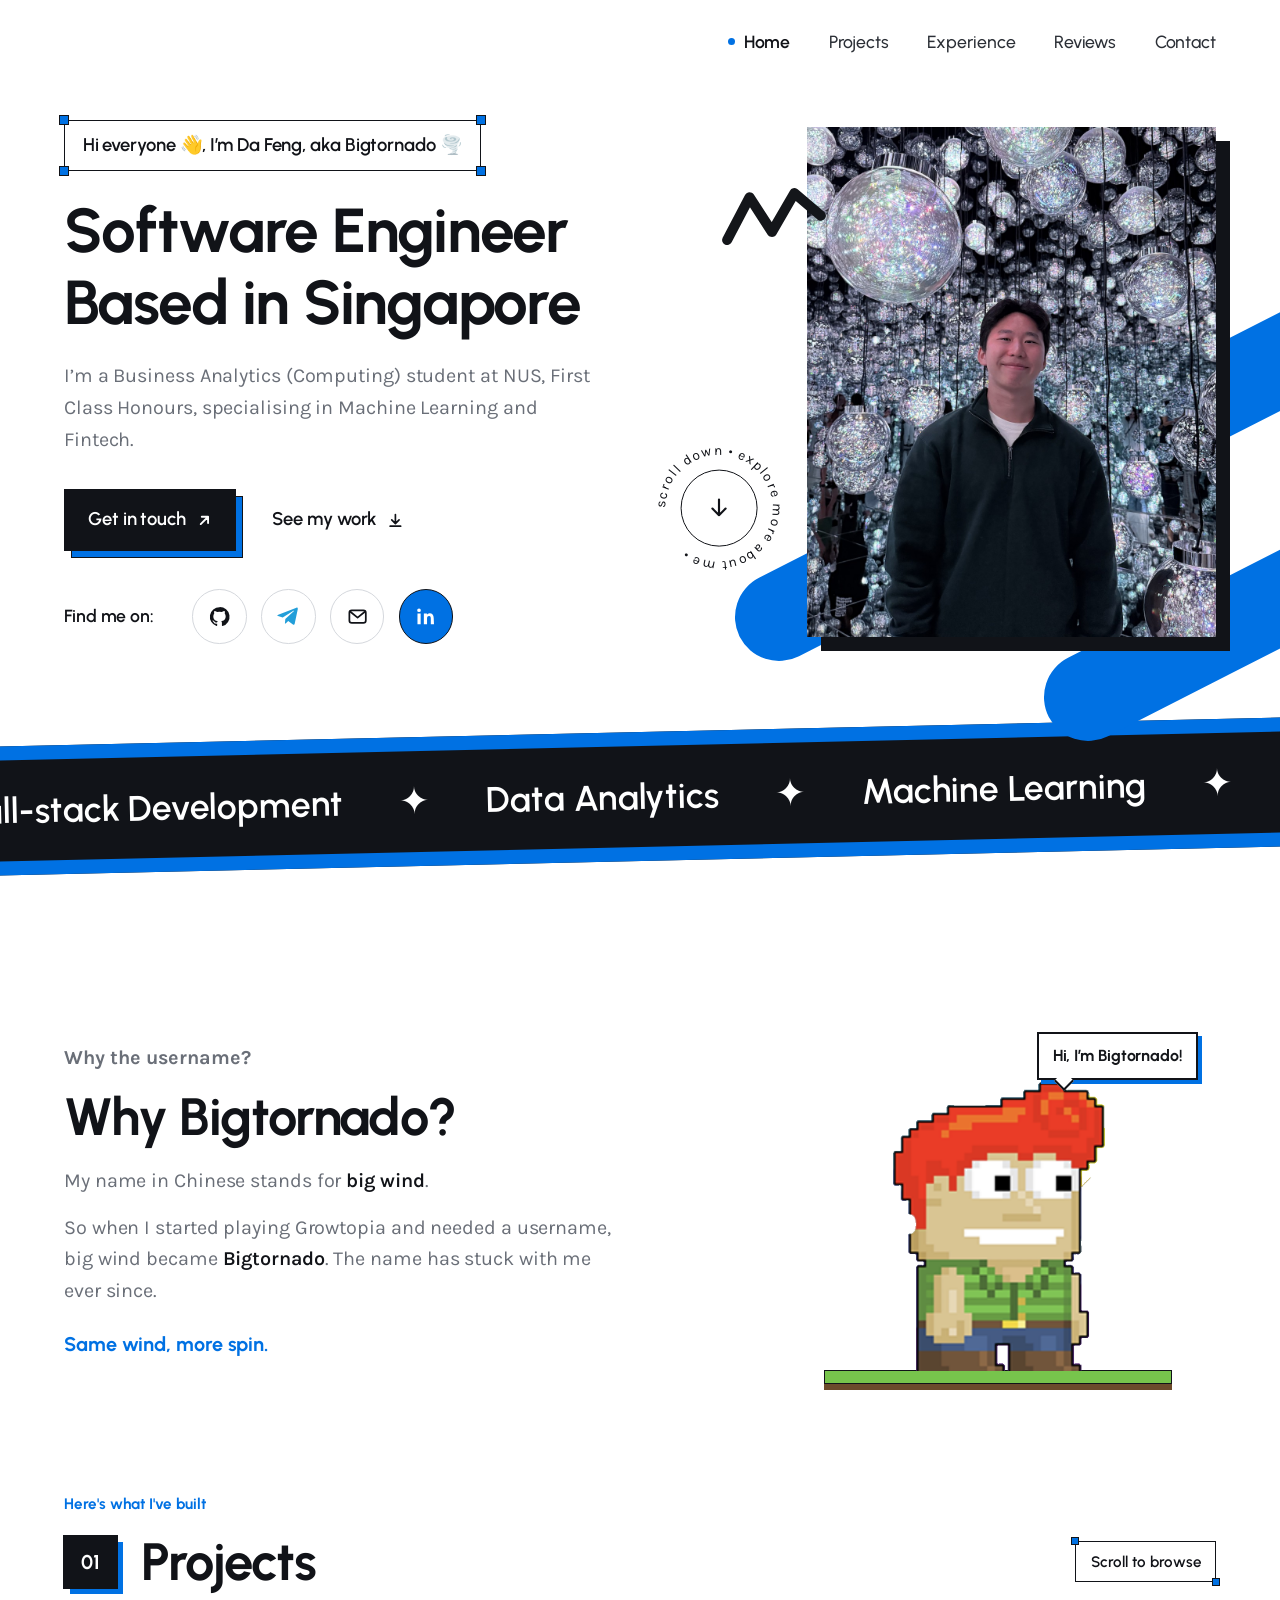
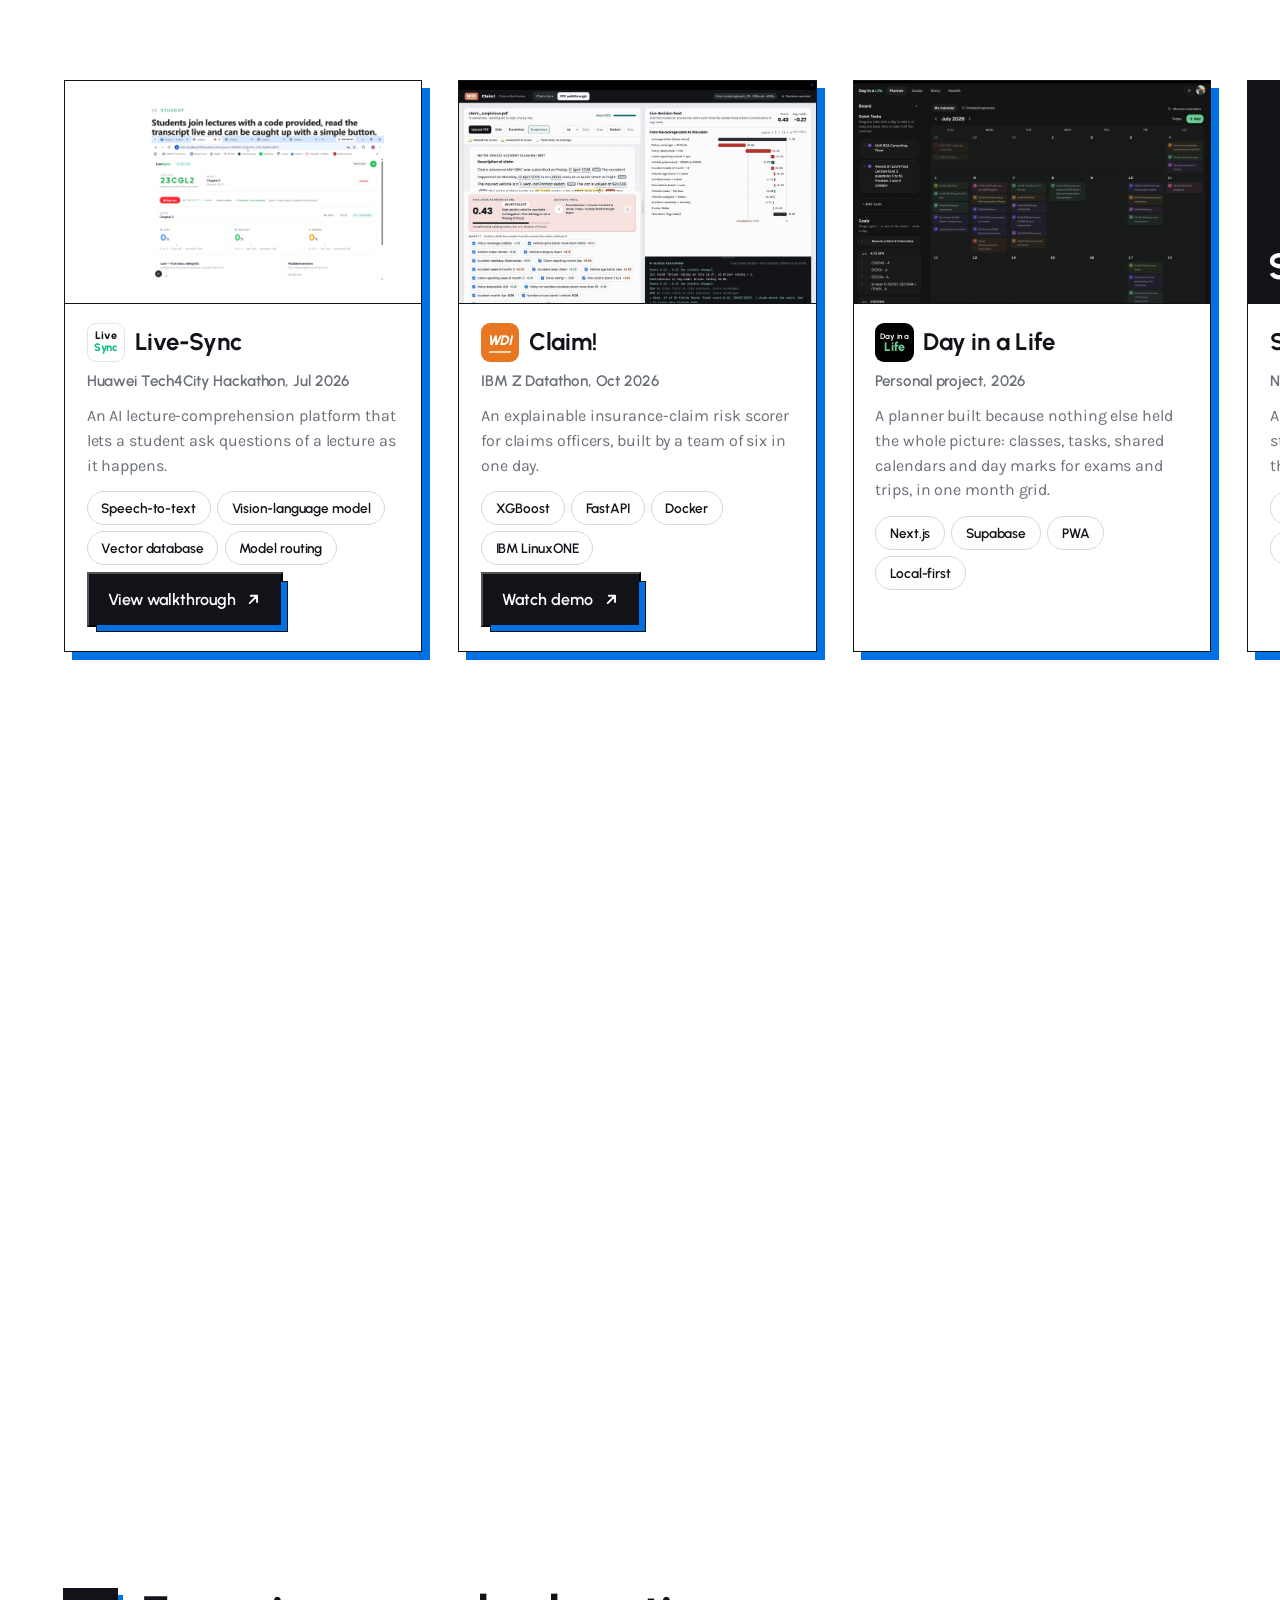
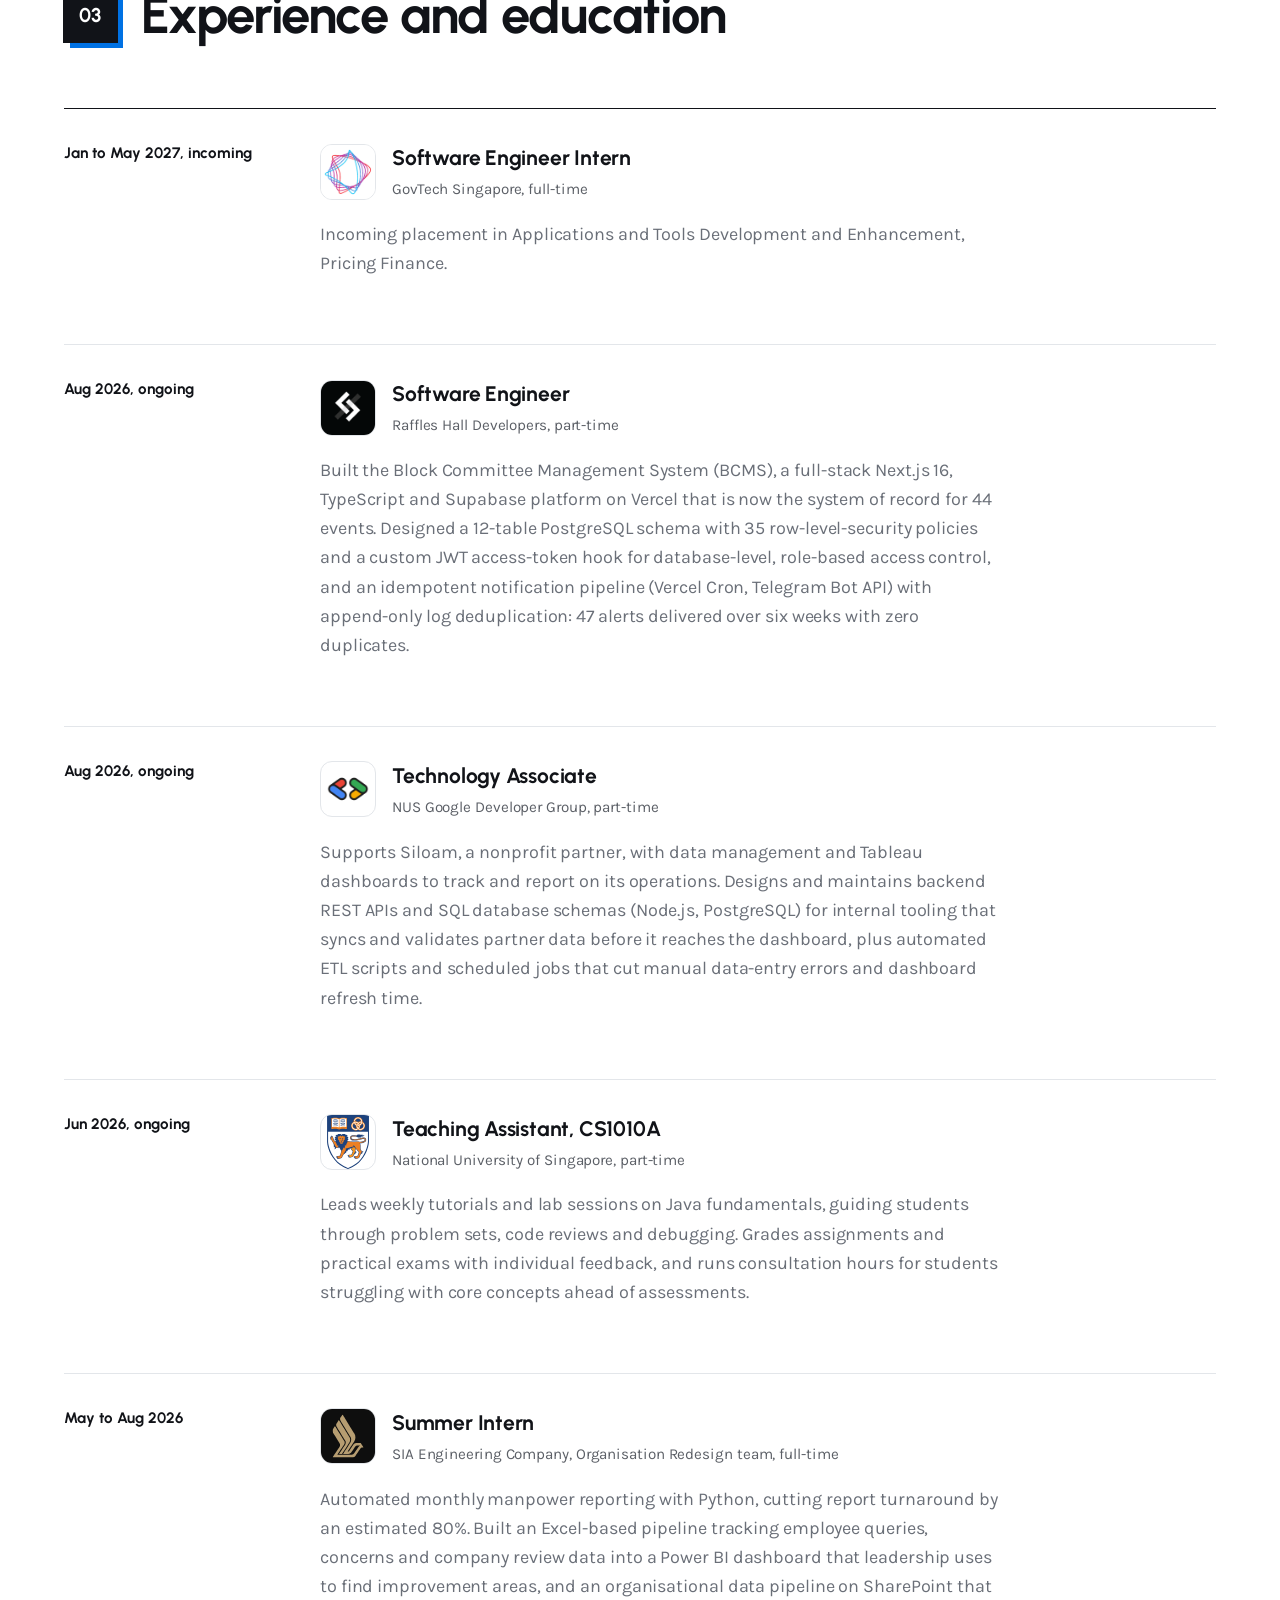
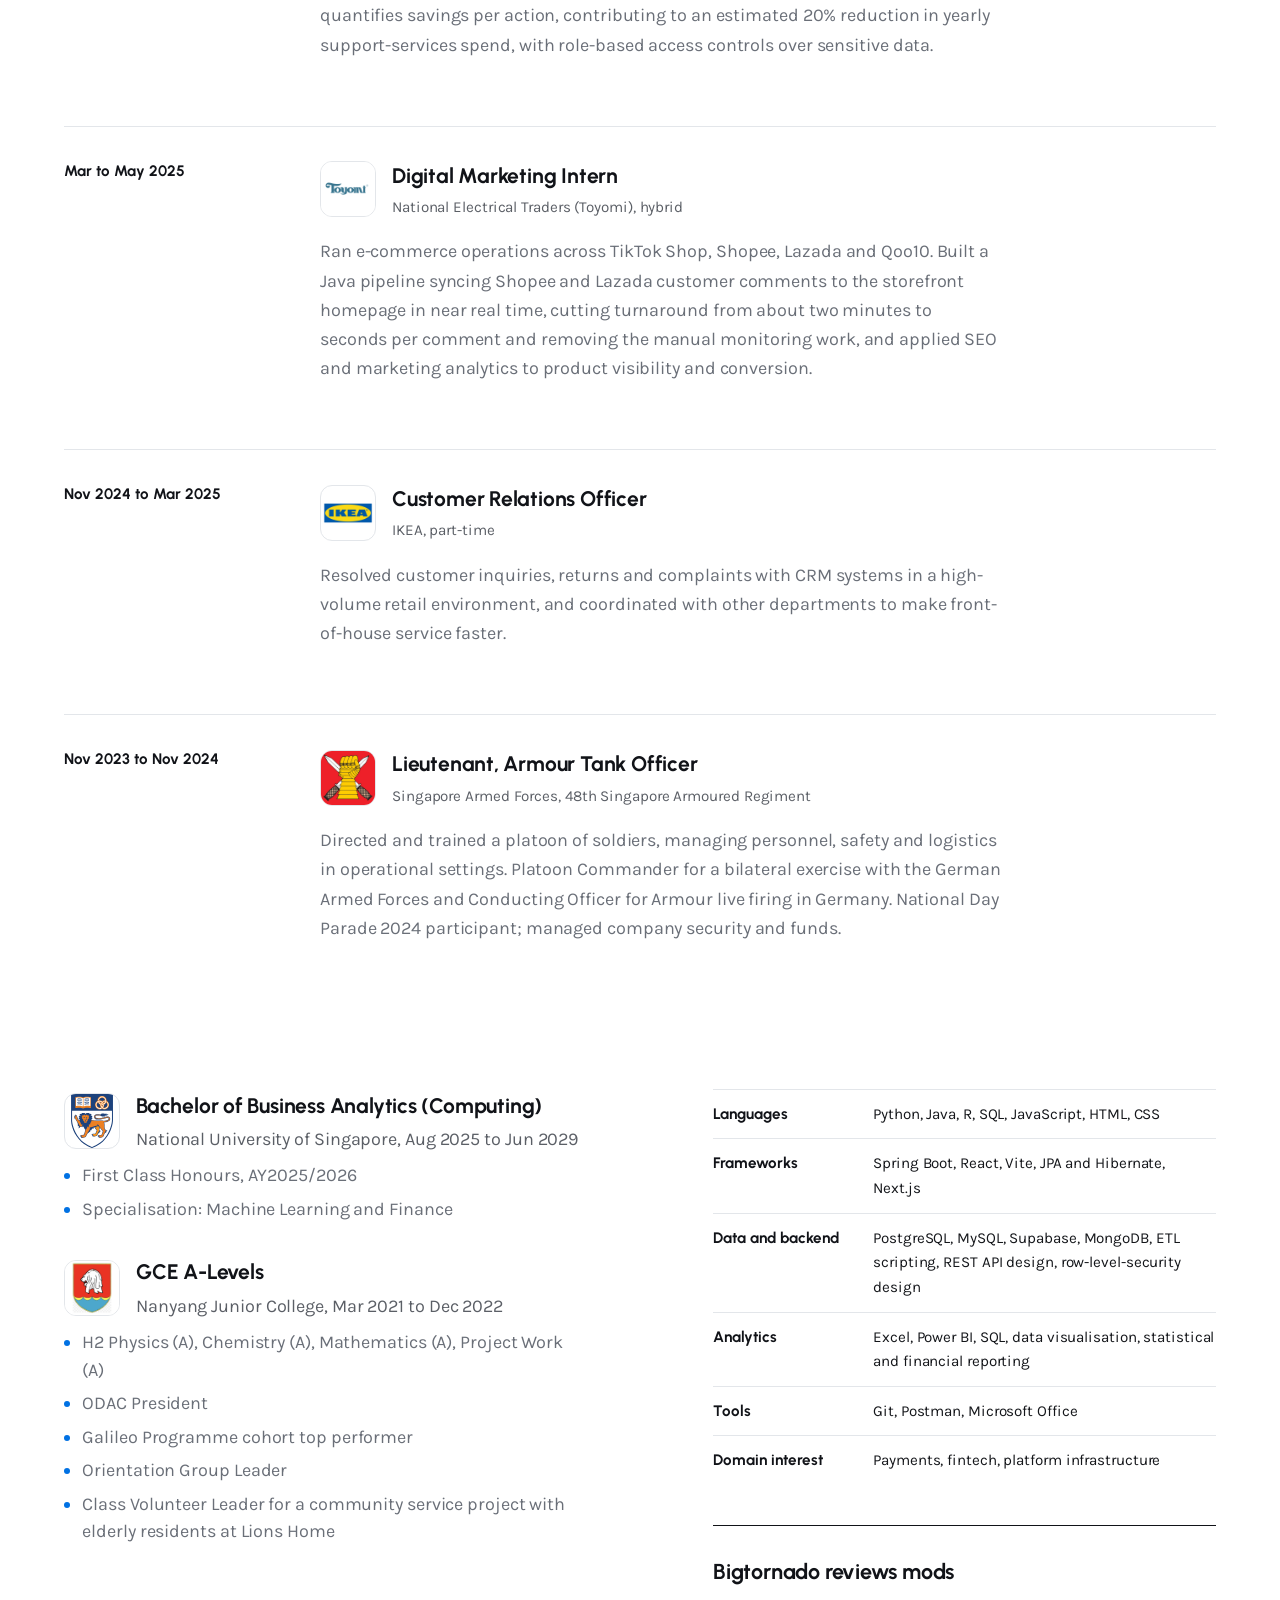
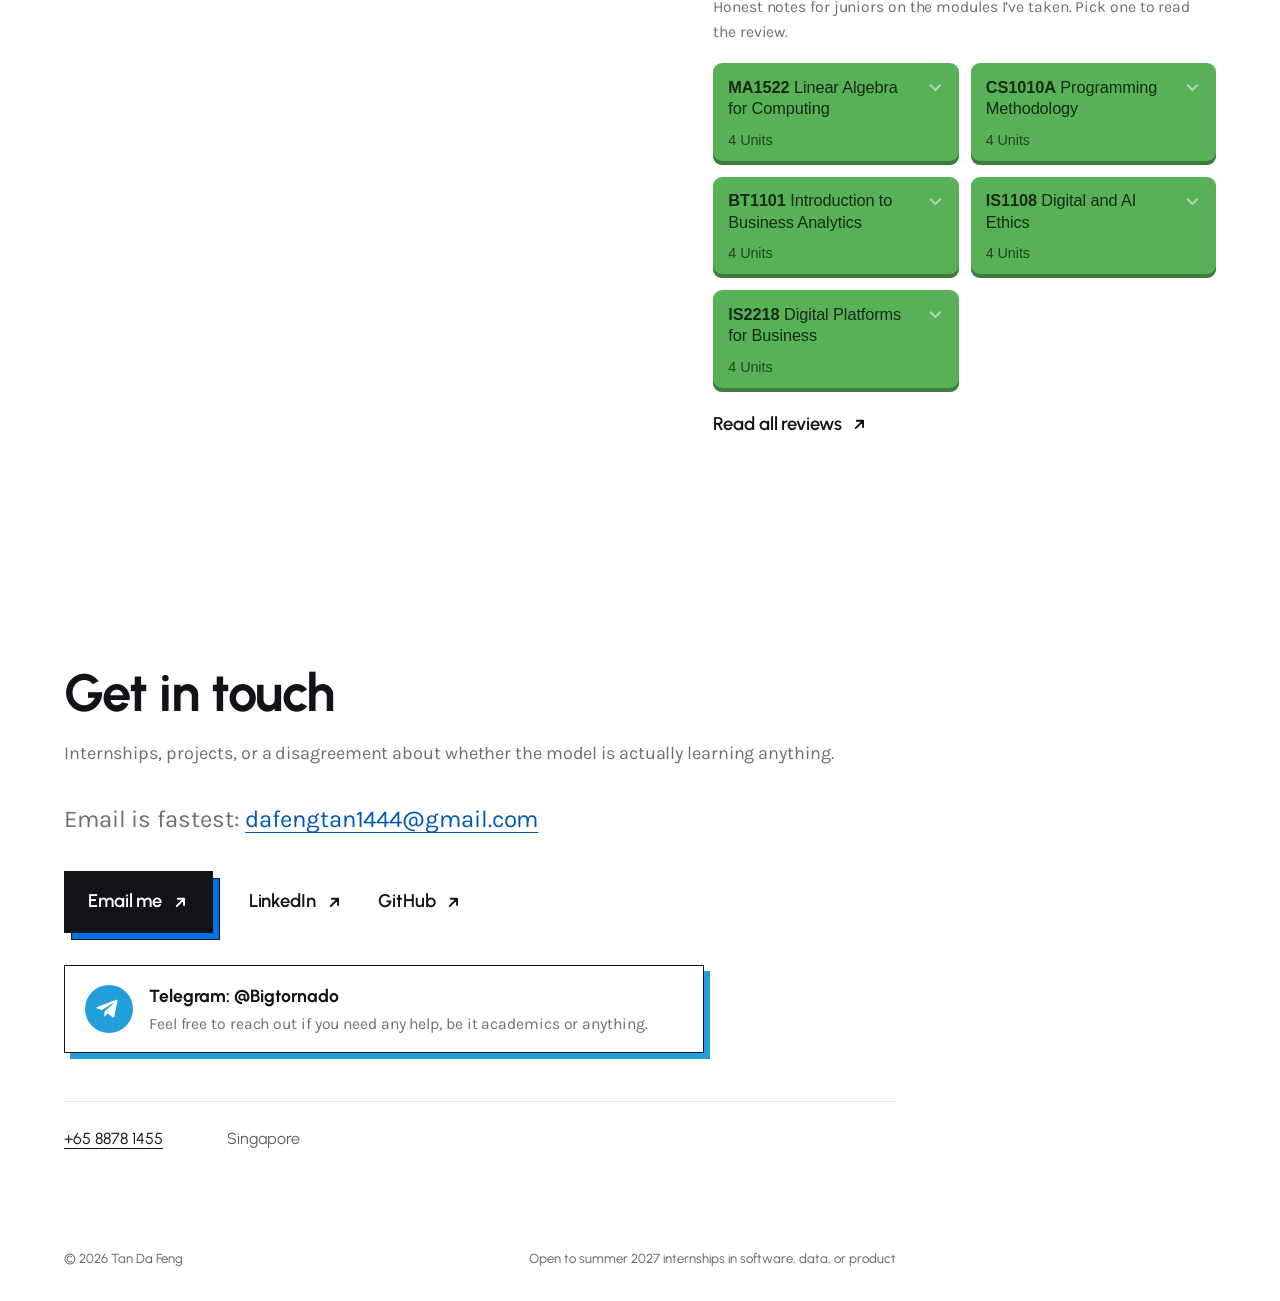
==== commit 90feb2d1: "Front page greeting: I'm Da Feng, aka Bigtornado" ====
--- a/index.html
+++ b/index.html
@@ -35,7 +35,7 @@
 
   <div class="fp-hero">
     <div class="fp-copy">
-      <p class="fp-hello"><span>Hi everyone 👋, I&rsquo;m Da Feng</span><i></i><i></i><i></i><i></i></p>
+      <p class="fp-hello"><span>Hi everyone 👋, I&rsquo;m Da Feng, aka Bigtornado 🌪️</span><i></i><i></i><i></i><i></i></p>
       <h1 class="fp-title" id="hero-mark"><span>Software Engineer</span> <span>Based in Singapore</span></h1>
       <p class="fp-lede">I&rsquo;m a Business Analytics (Computing) student at NUS, First Class Honours, specialising in Machine Learning and Fintech.</p>
       <div class="fp-ctas">
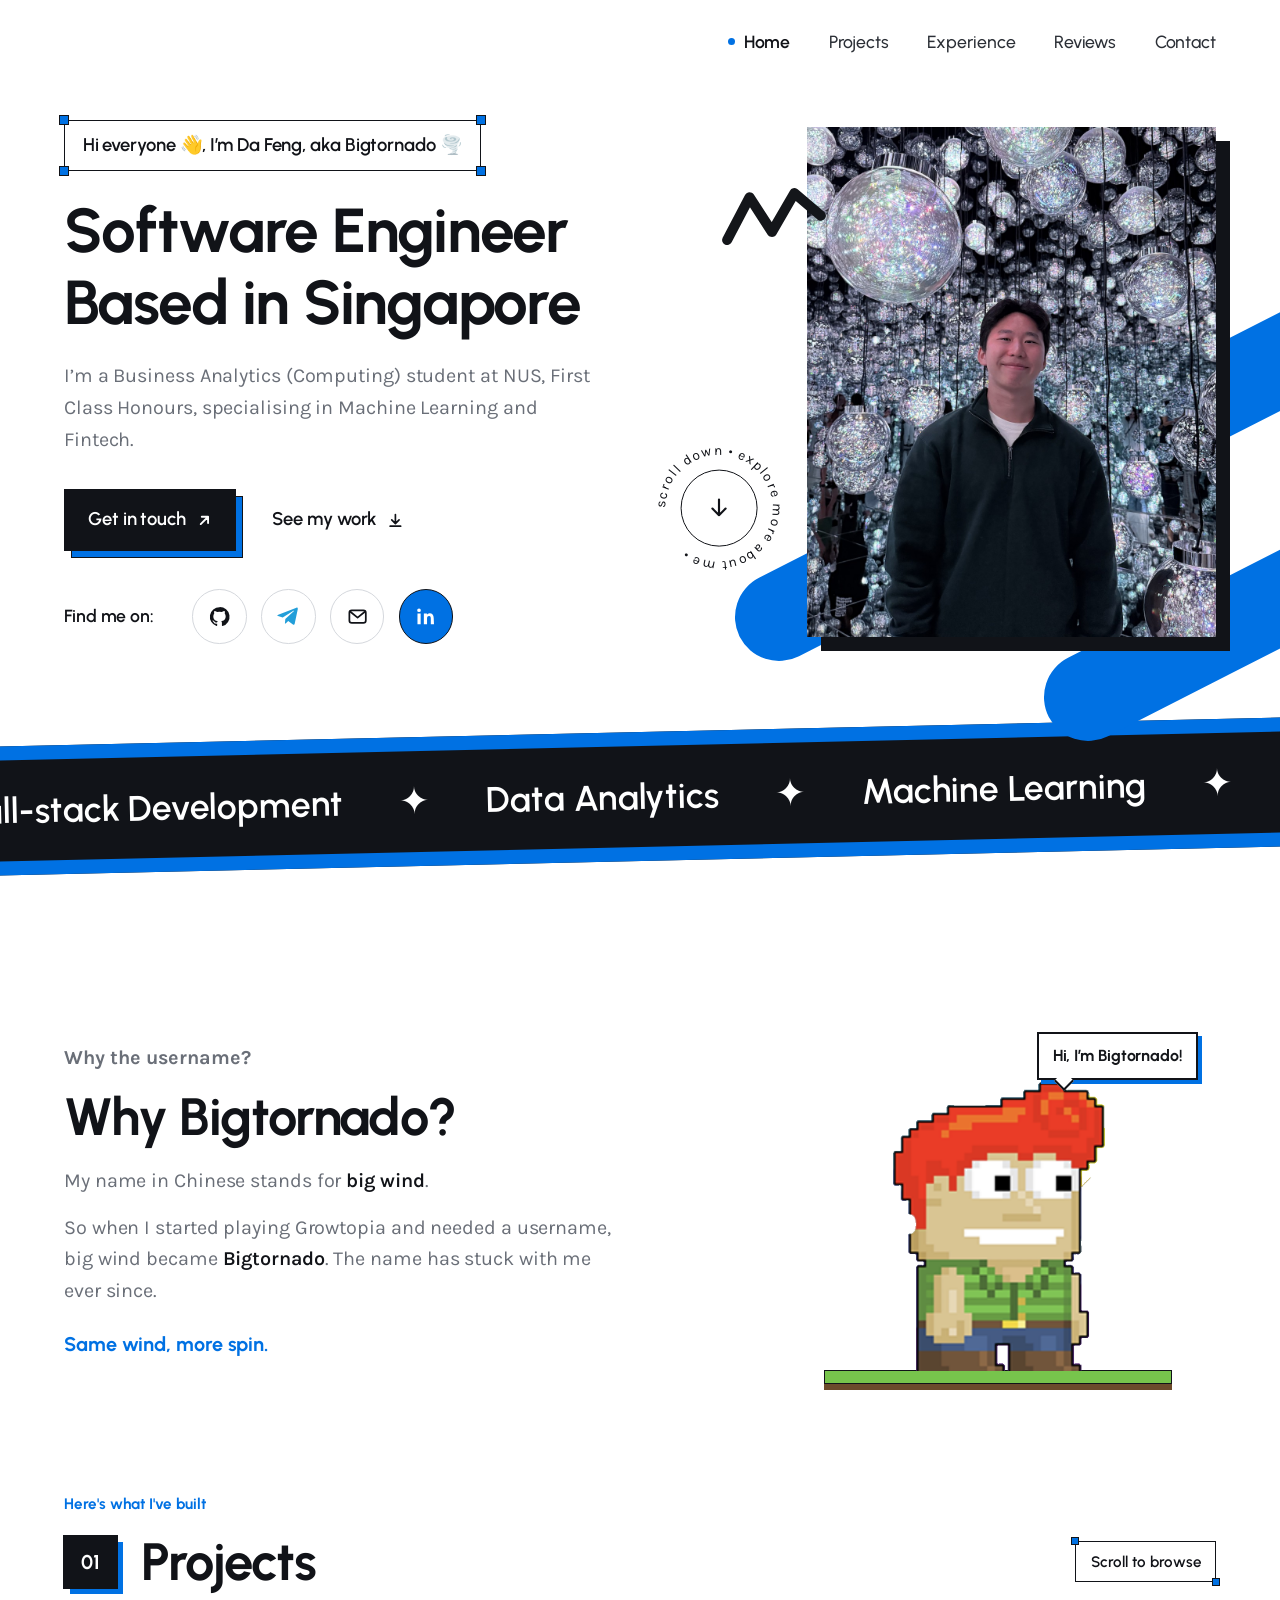
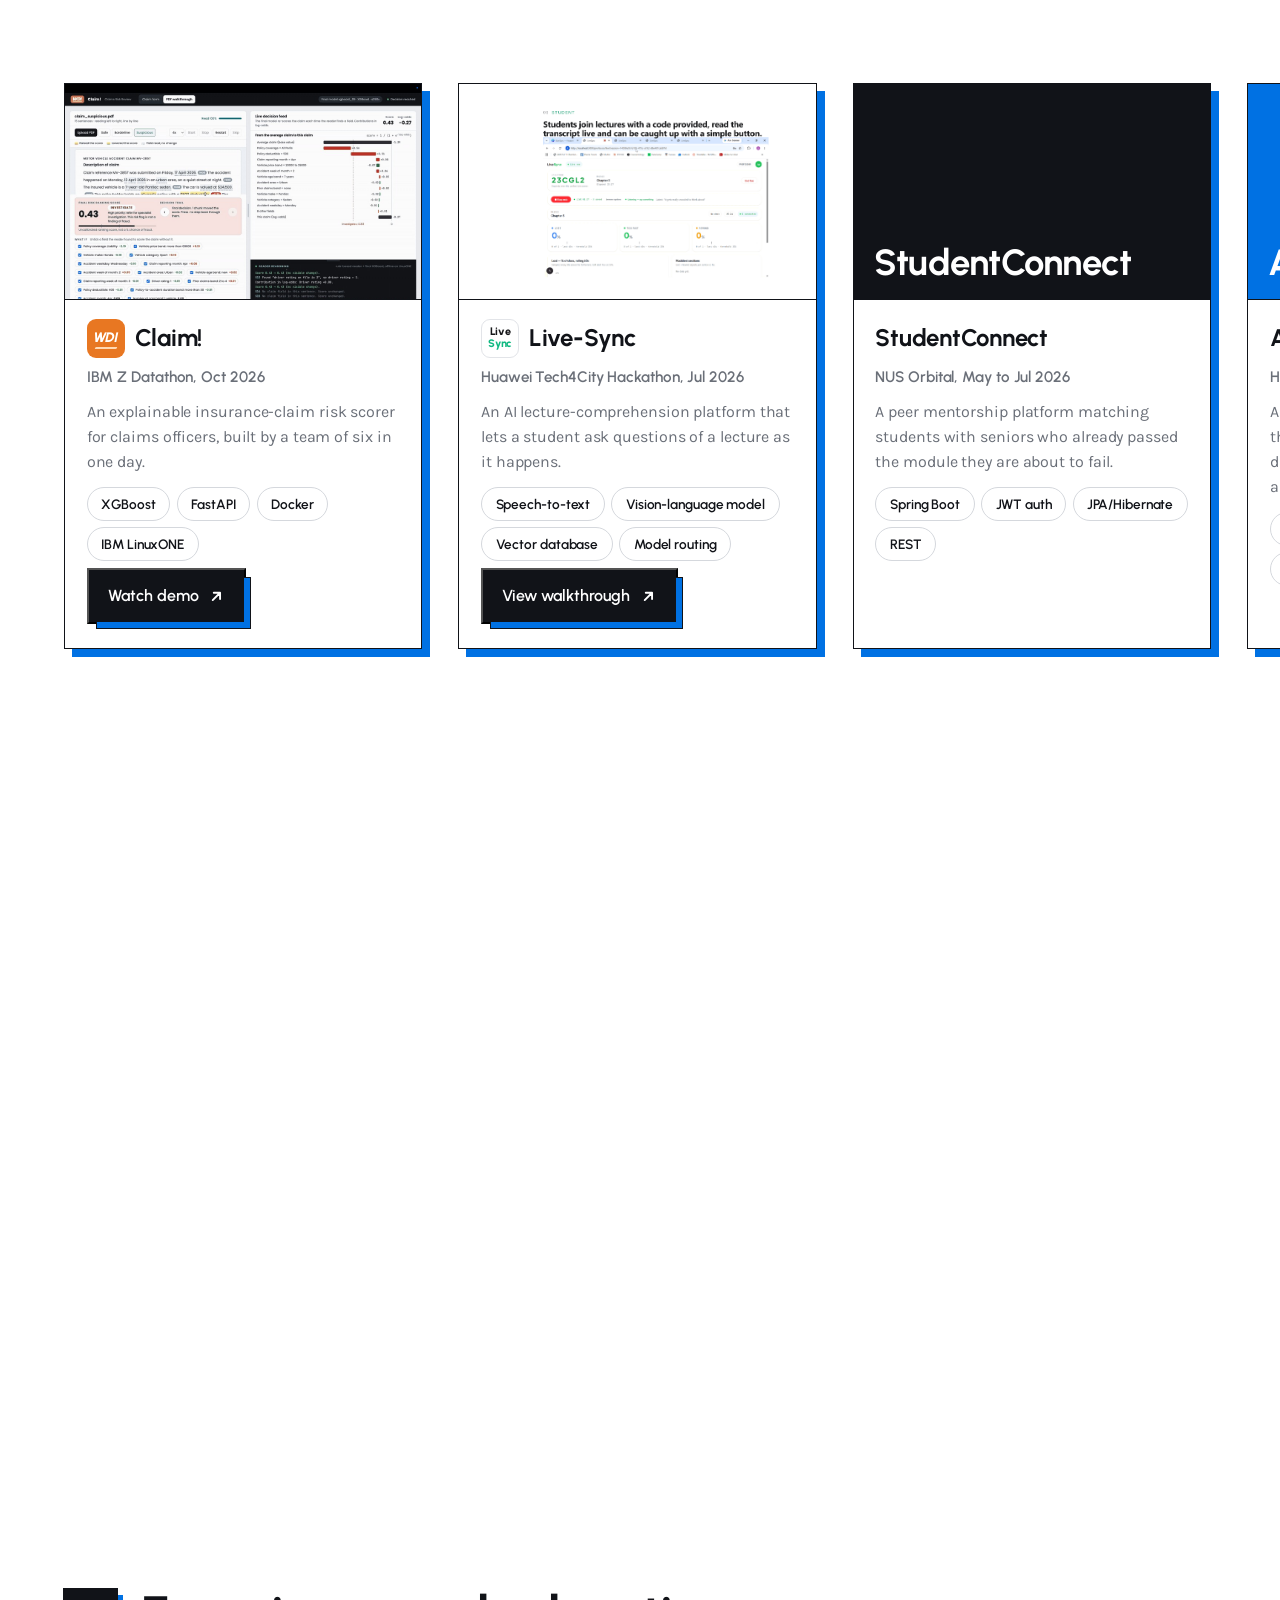
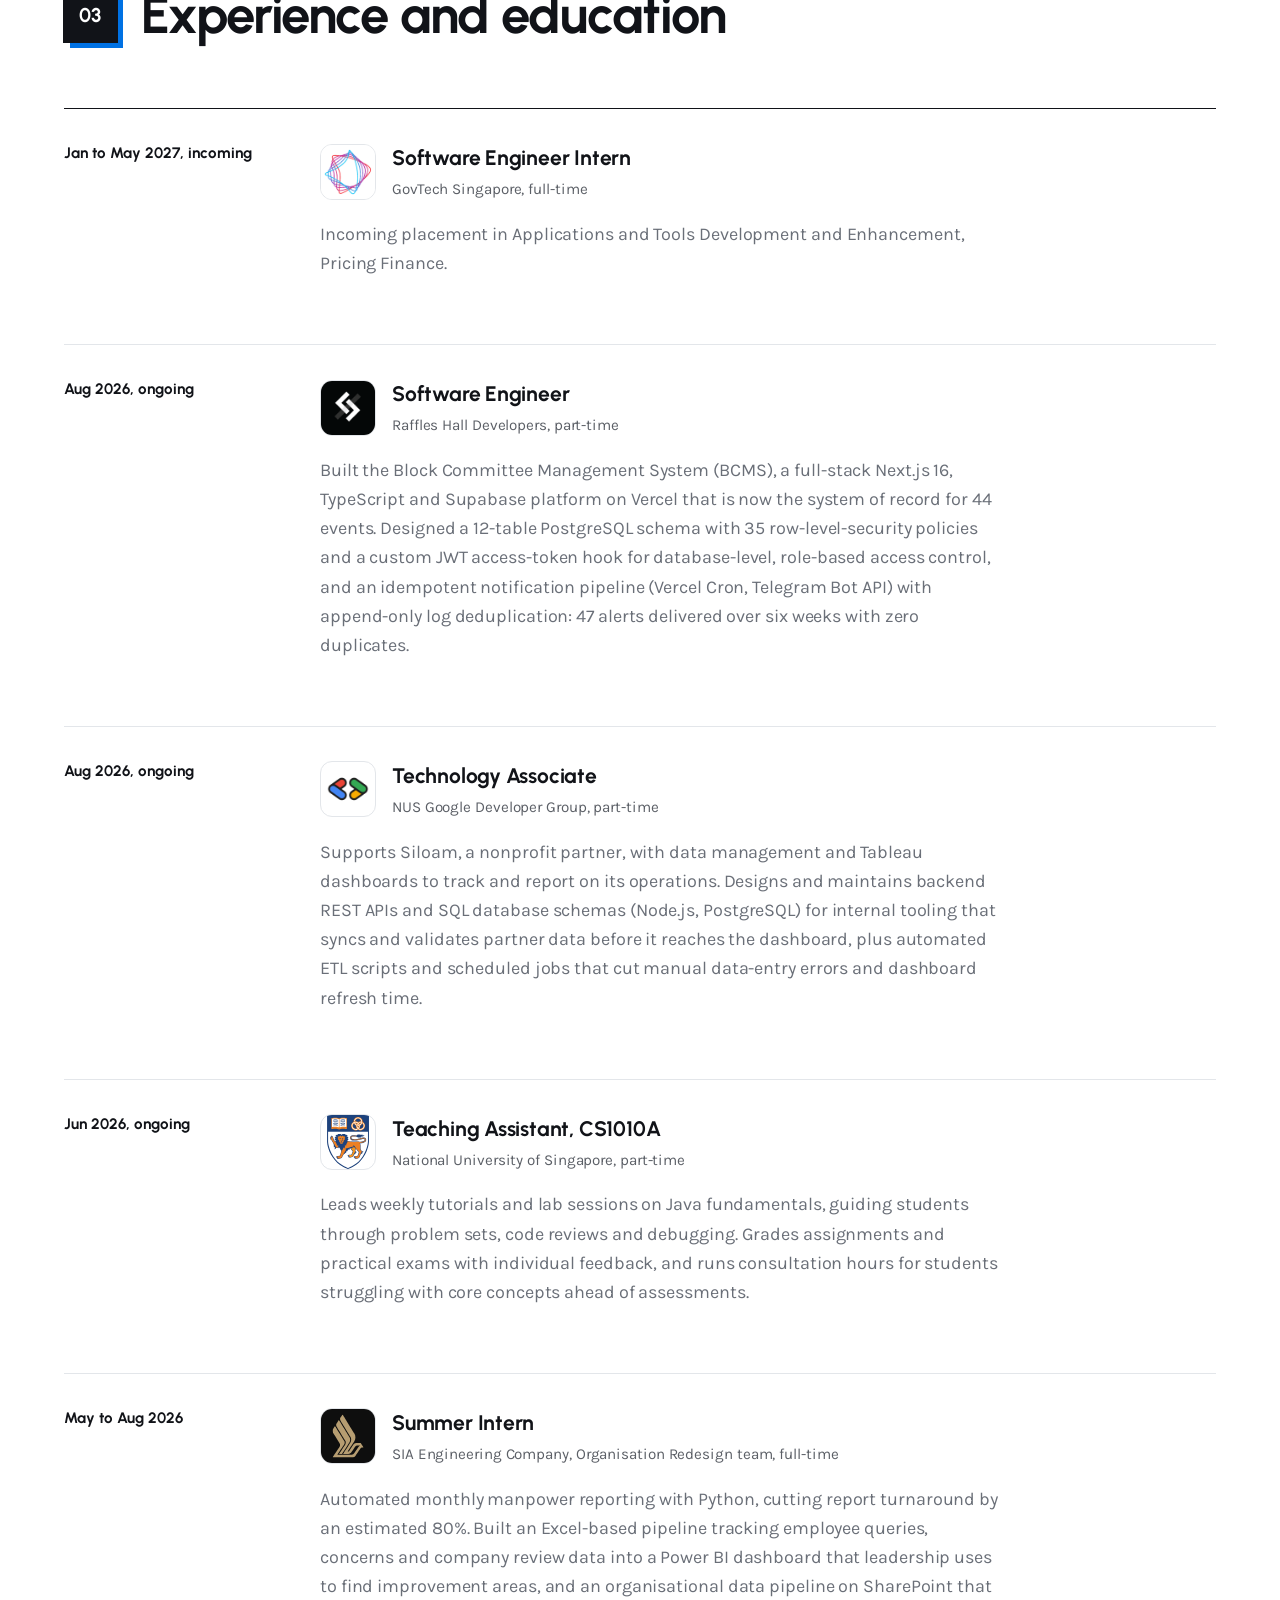
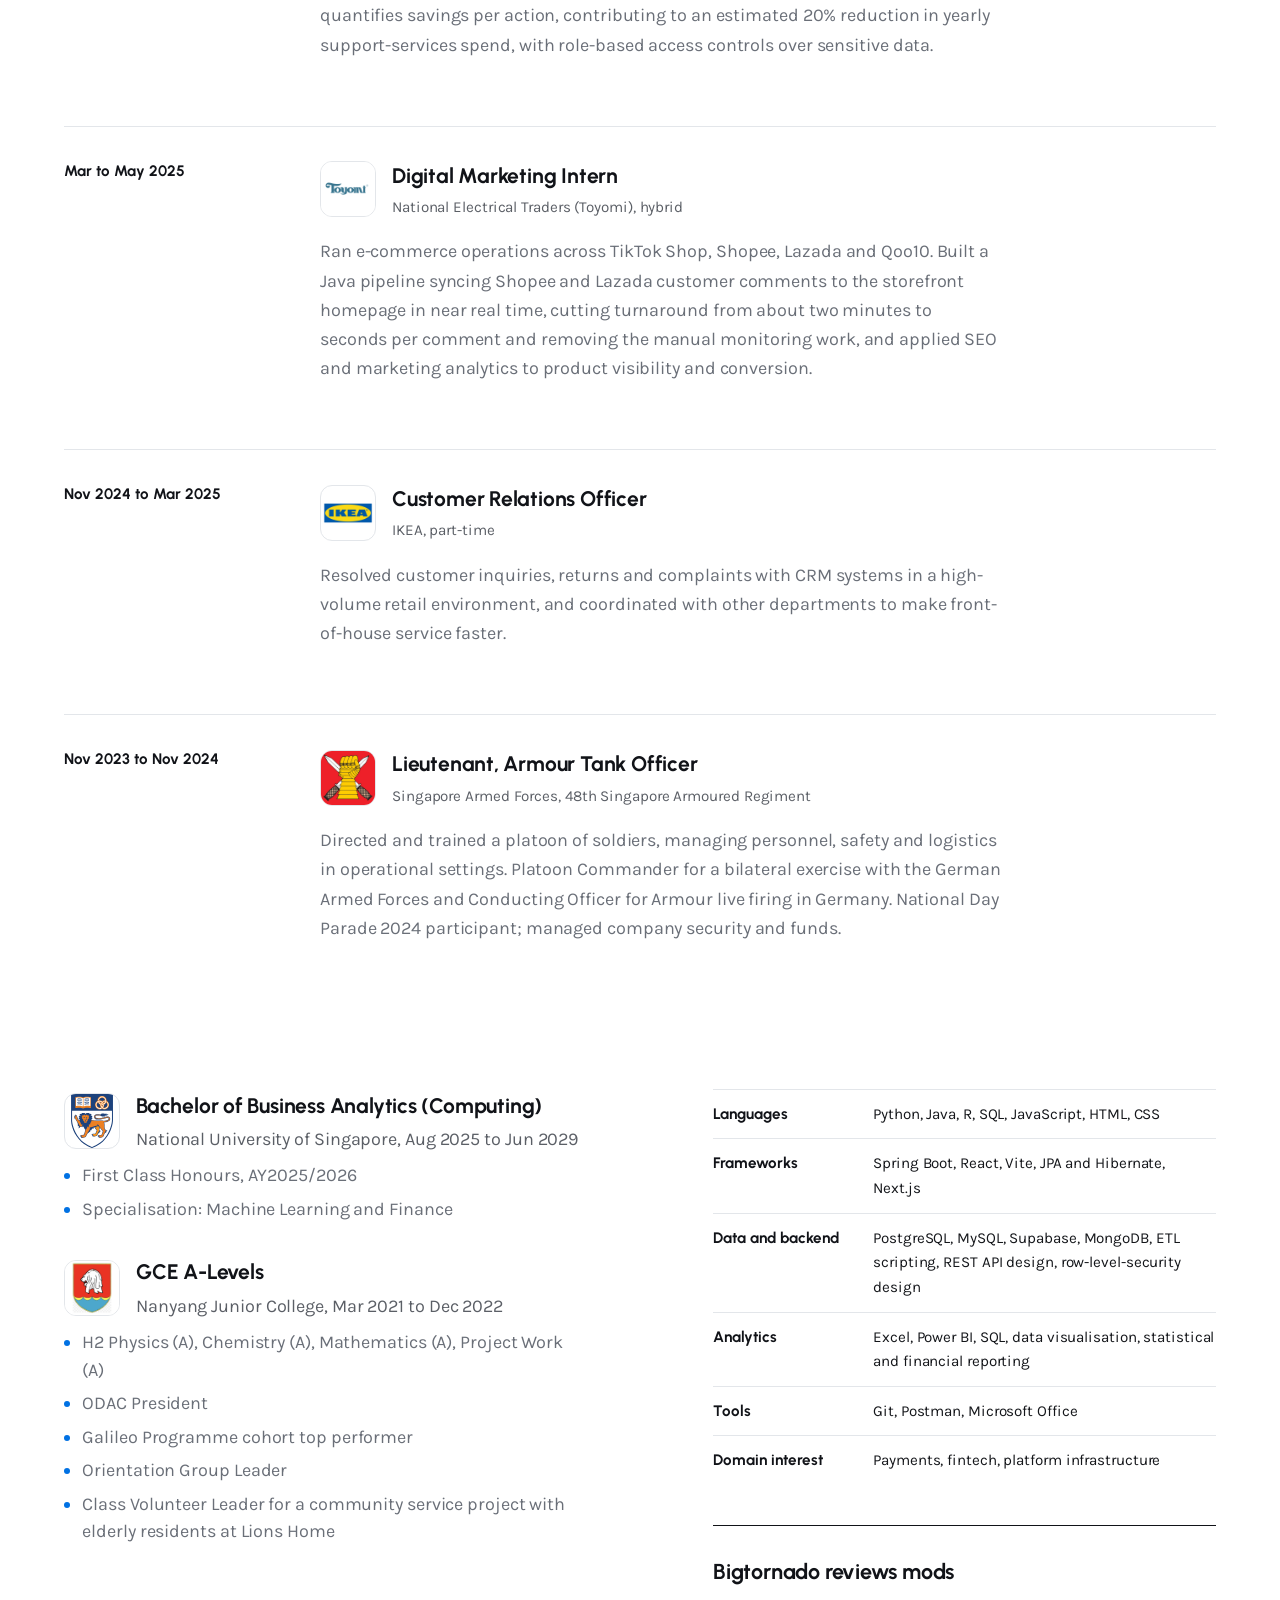
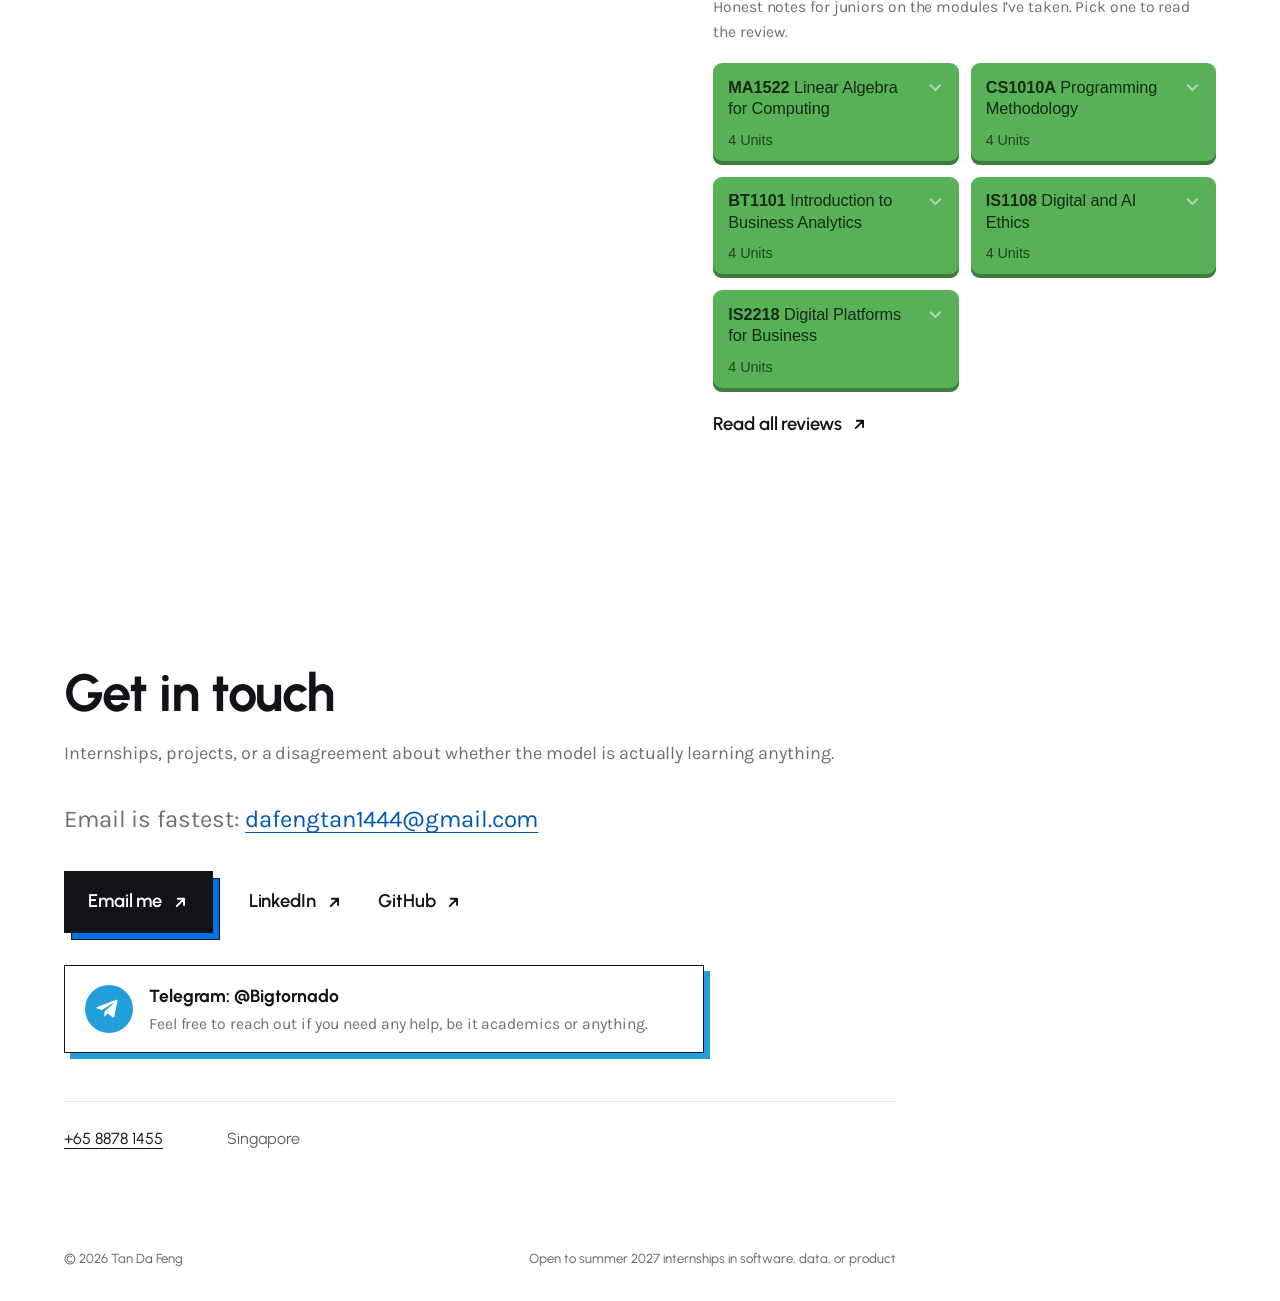
==== commit 438c398a: "Projects: hops are timed so he always lands (no freezing mid-air when scrolling stops); cards fit sh" ====
--- a/index.html
+++ b/index.html
@@ -12,7 +12,7 @@
 <link rel="stylesheet" href="scrollcraft.css?v=20261018c">
 <link rel="stylesheet" href="site.css?v=20261018g">
 <link rel="stylesheet" href="front.css?v=20261018q">
-<link rel="stylesheet" href="projects.css?v=20261018r">
+<link rel="stylesheet" href="projects.css?v=20261018s">
 </head>
 <body>
 
@@ -130,6 +130,17 @@
       </div>
       <div class="pr-viewport">
         <ol class="pr-track">
+          <li class="pr-card" id="card-claim">
+            <div class="pr-cover"><img src="assets/claim-demo/cover.jpg?v=20261018d" alt="Claim! scoring a suspicious claim PDF, final risk score 0.43, Investigate" width="960" height="623" loading="lazy" decoding="async"></div>
+            <div class="pr-body">
+              <h3 class="pl-name"><span class="pl pl--wdi" aria-hidden="true"><span>WDI</span></span>Claim!</h3>
+              <div class="org">IBM Z Datathon, Oct 2026</div>
+              <p>An explainable insurance-claim risk scorer for claims officers, built by a team of six in one day.</p>
+              <div class="tags"><span class="tag">XGBoost</span><span class="tag">FastAPI</span><span class="tag">Docker</span><span class="tag">IBM LinuxONE</span></div>
+              <button class="fp-btn pr-open" type="button" data-detail="detail-claim" aria-controls="detail-claim" aria-expanded="false">Watch demo <svg viewBox="0 0 16 16" aria-hidden="true"><path d="M4.5 11.5l7-7M5.5 4.5h6v6" fill="none" stroke="currentColor" stroke-width="1.8" stroke-linecap="round" stroke-linejoin="round"/></svg></button>
+            </div>
+          </li>
+
           <li class="pr-card" id="card-livesync">
             <div class="pr-cover"><img src="assets/livesync-demo/07-student-view.png" alt="Live-Sync student view during a live lecture" width="1920" height="1024" loading="lazy" decoding="async"></div>
             <div class="pr-body">
@@ -140,16 +151,27 @@
               <button class="fp-btn pr-open" type="button" data-detail="detail-livesync" aria-controls="detail-livesync" aria-expanded="false">View walkthrough <svg viewBox="0 0 16 16" aria-hidden="true"><path d="M4.5 11.5l7-7M5.5 4.5h6v6" fill="none" stroke="currentColor" stroke-width="1.8" stroke-linecap="round" stroke-linejoin="round"/></svg></button>
             </div>
           </li>
-          <li class="pr-card" id="card-claim">
-            <div class="pr-cover"><img src="assets/claim-demo/cover.jpg?v=20261018d" alt="Claim! scoring a suspicious claim PDF, final risk score 0.43, Investigate" width="960" height="623" loading="lazy" decoding="async"></div>
+
+          <li class="pr-card" id="studentconnect">
+            <div class="pr-cover pr-cover--type pr-cover--ink" aria-hidden="true"><span>StudentConnect</span></div>
             <div class="pr-body">
-              <h3 class="pl-name"><span class="pl pl--wdi" aria-hidden="true"><span>WDI</span></span>Claim!</h3>
-              <div class="org">IBM Z Datathon, Oct 2026</div>
-              <p>An explainable insurance-claim risk scorer for claims officers, built by a team of six in one day.</p>
-              <div class="tags"><span class="tag">XGBoost</span><span class="tag">FastAPI</span><span class="tag">Docker</span><span class="tag">IBM LinuxONE</span></div>
-              <button class="fp-btn pr-open" type="button" data-detail="detail-claim" aria-controls="detail-claim" aria-expanded="false">Watch demo <svg viewBox="0 0 16 16" aria-hidden="true"><path d="M4.5 11.5l7-7M5.5 4.5h6v6" fill="none" stroke="currentColor" stroke-width="1.8" stroke-linecap="round" stroke-linejoin="round"/></svg></button>
+              <h3>StudentConnect</h3>
+              <div class="org">NUS Orbital, May to Jul 2026</div>
+              <p>A peer mentorship platform matching students with seniors who already passed the module they are about to fail.</p>
+              <div class="tags"><span class="tag">Spring Boot</span><span class="tag">JWT auth</span><span class="tag">JPA/Hibernate</span><span class="tag">REST</span></div>
             </div>
           </li>
+
+          <li class="pr-card" id="agentforge">
+            <div class="pr-cover pr-cover--type pr-cover--blue" aria-hidden="true"><span>Agent Forge</span></div>
+            <div class="pr-body">
+              <h3>Agent Forge</h3>
+              <div class="org">Hackathon, Jun 2026</div>
+              <p>A job-search platform pulling together three things students normally do in three different places: live job aggregation, automated resume-filling, and mock interview review.</p>
+              <div class="tags"><span class="tag">Supabase</span><span class="tag">MongoDB</span><span class="tag">Product scoping</span></div>
+            </div>
+          </li>
+
           <li class="pr-card" id="dayinalife">
             <div class="pr-cover"><img src="assets/dayinalife-planner.jpg?v=20261018k" alt="Day in a Life planner: the July 2026 month grid with colour-coded tasks, and the Board of quick tasks and goals on the left" width="1800" height="1143" loading="lazy" decoding="async"></div>
             <div class="pr-body">
@@ -157,24 +179,6 @@
               <div class="org">Personal project, 2026</div>
               <p>A planner built because nothing else held the whole picture: classes, tasks, shared calendars and day marks for exams and trips, in one month grid.</p>
               <div class="tags"><span class="tag">Next.js</span><span class="tag">Supabase</span><span class="tag">PWA</span><span class="tag">Local-first</span></div>
-            </div>
-          </li>
-          <li class="pr-card" id="studentconnect">
-            <div class="pr-cover pr-cover--type pr-cover--ink" aria-hidden="true"><span>StudentConnect</span></div>
-            <div class="pr-body">
-              <h3>StudentConnect</h3>
-              <div class="org">NUS Orbital, May to Jul 2026</div>
-              <p>A peer mentorship platform matching students with seniors who already passed the module they are about to fail.</p>
-              <div class="tags"><span class="tag">Spring Boot</span><span class="tag">JWT auth</span><span class="tag">JPA/Hibernate</span><span class="tag">REST</span></div>
-            </div>
-          </li>
-          <li class="pr-card" id="agentforge">
-            <div class="pr-cover pr-cover--type pr-cover--blue" aria-hidden="true"><span>Agent Forge</span></div>
-            <div class="pr-body">
-              <h3>Agent Forge</h3>
-              <div class="org">Hackathon, Jun 2026</div>
-              <p>A job-search platform pulling together three things students normally do in three different places: live job aggregation, automated resume-filling, and mock interview review.</p>
-              <div class="tags"><span class="tag">Supabase</span><span class="tag">MongoDB</span><span class="tag">Product scoping</span></div>
             </div>
           </li>
         </ol>
@@ -526,6 +530,6 @@
 <script src="scrollcraft.js?v=20261018c"></script>
 <script>ScrollCraft.mount(document.body);</script>
 <script src="site.js?v=20261018c"></script>
-<script src="projects.js?v=20261018r"></script>
+<script src="projects.js?v=20261018s"></script>
 </body>
 </html>
--- a/projects.css
+++ b/projects.css
@@ -18,7 +18,6 @@
 .pr-card {
   flex: 0 0 clamp(18rem, 28vw, 23rem); display: flex; flex-direction: column; background: #fff;
   border: 1.5px solid var(--fp-ink); box-shadow: 8px 8px 0 0 var(--fp-blue);
-  max-height: calc(100svh - 12rem);
 }
 .pr-cover { aspect-ratio: 16 / 10; overflow: hidden; border-bottom: 1.5px solid var(--fp-ink); background: #E9ECEF; flex: none; }
 .pr-cover img { width: 100%; height: 100%; object-fit: cover; object-position: top left; display: block; }
@@ -175,3 +174,18 @@
 .pr-hopper { position: absolute; left: 0; top: 0; z-index: 6; height: 92px; width: auto; pointer-events: none;
   transform-origin: 50% 100%; opacity: 0; will-change: transform, opacity; }
 .pr--free .pr-hopper { display: none; }
+
+/* cards always fit the window: cover scales with the window height, description capped at 4 lines */
+.pr-cover { aspect-ratio: auto; height: clamp(7rem, 24vh, 14.5rem); }
+.pr-body p { display: -webkit-box; -webkit-line-clamp: 4; -webkit-box-orient: vertical; overflow: hidden; }
+@media (max-height: 700px) {
+  .pr-head { padding-top: 1rem; }
+  .pr-head .chapter-head { margin-bottom: 0.75rem; }
+  .pr-body { padding: 0.9rem 1.1rem 1.1rem; gap: 0.3rem; }
+  .pr-body h3 { font-size: 1.3rem; }
+  .pr-body p { -webkit-line-clamp: 3; font-size: 0.92rem; }
+  .pr-body .tag { padding: 0.2rem 0.65rem !important; font-size: 0.78rem !important; }
+  .pr-body .pr-open { padding: 0.6rem 1rem; font-size: 0.92rem; }
+}
+.pr--free .pr-cover { height: auto; aspect-ratio: 16 / 10; }
+.pr--free .pr-body p { -webkit-line-clamp: unset; display: block; }
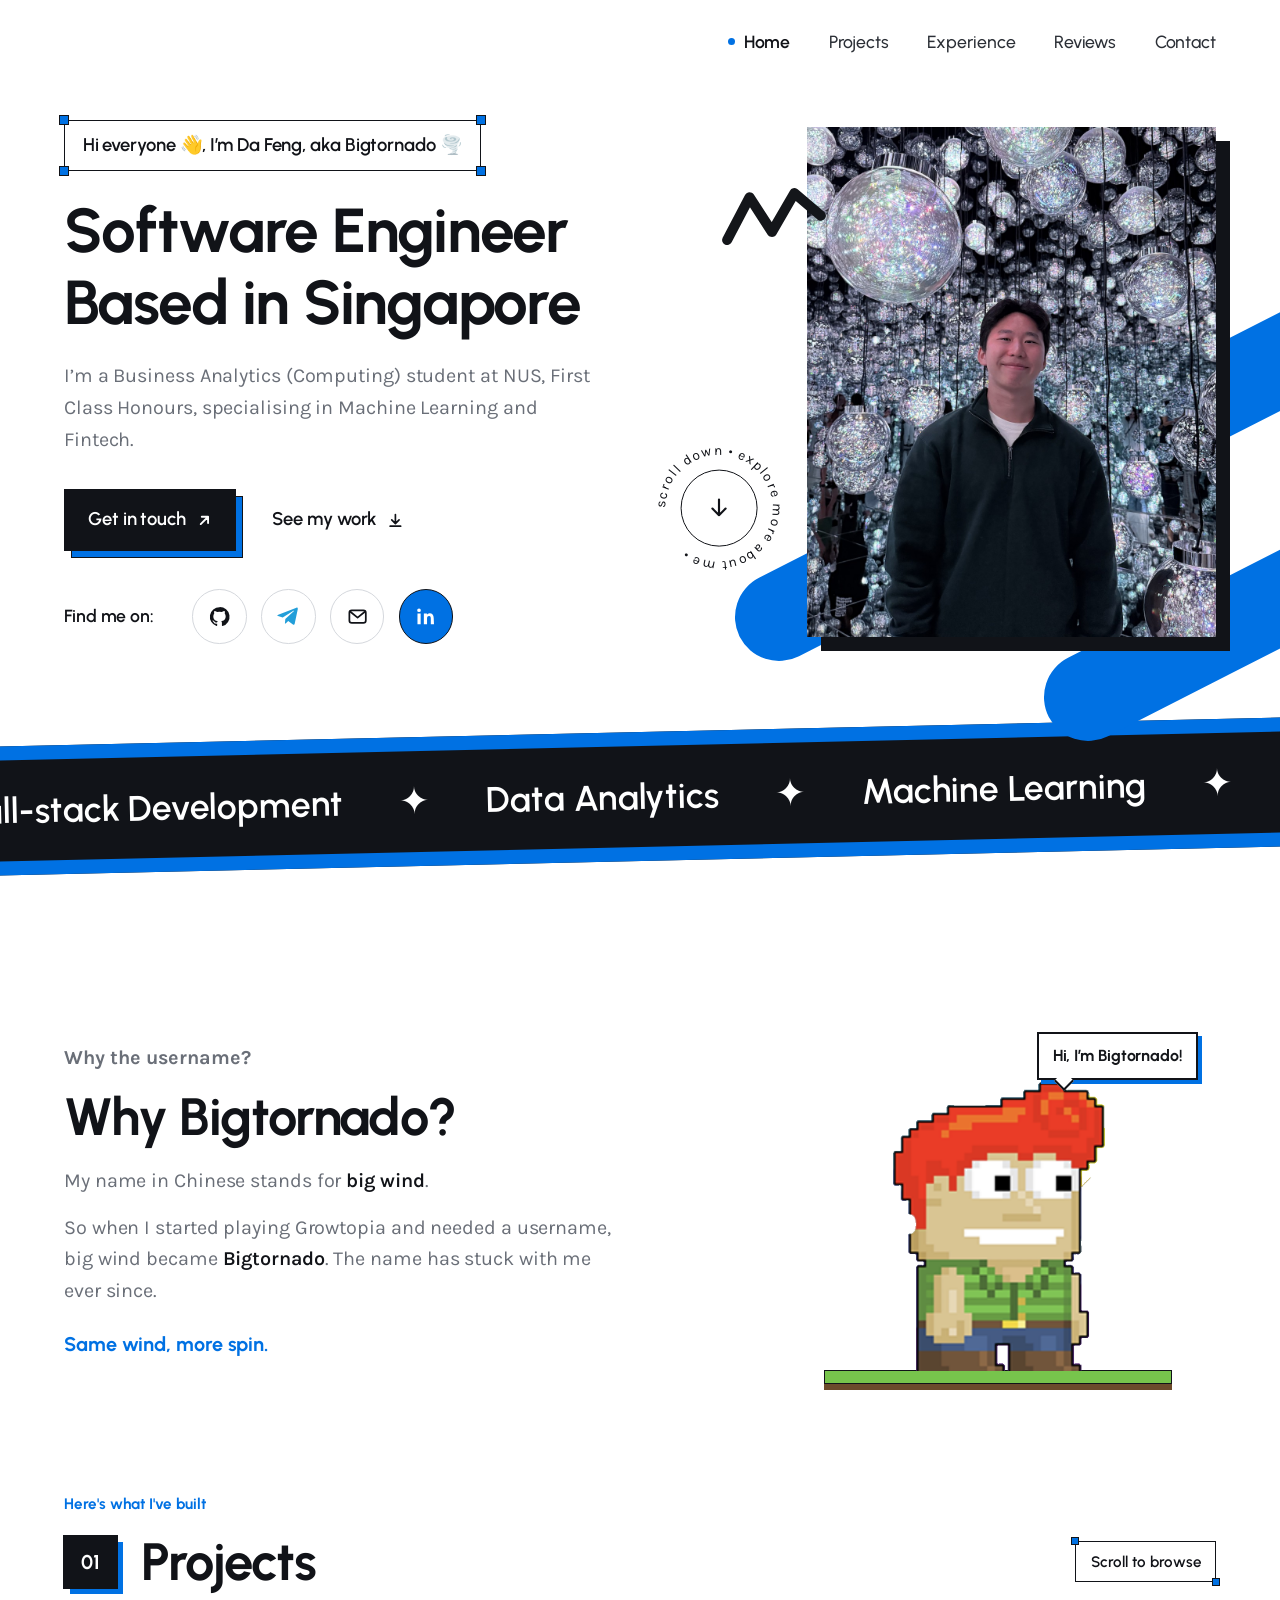
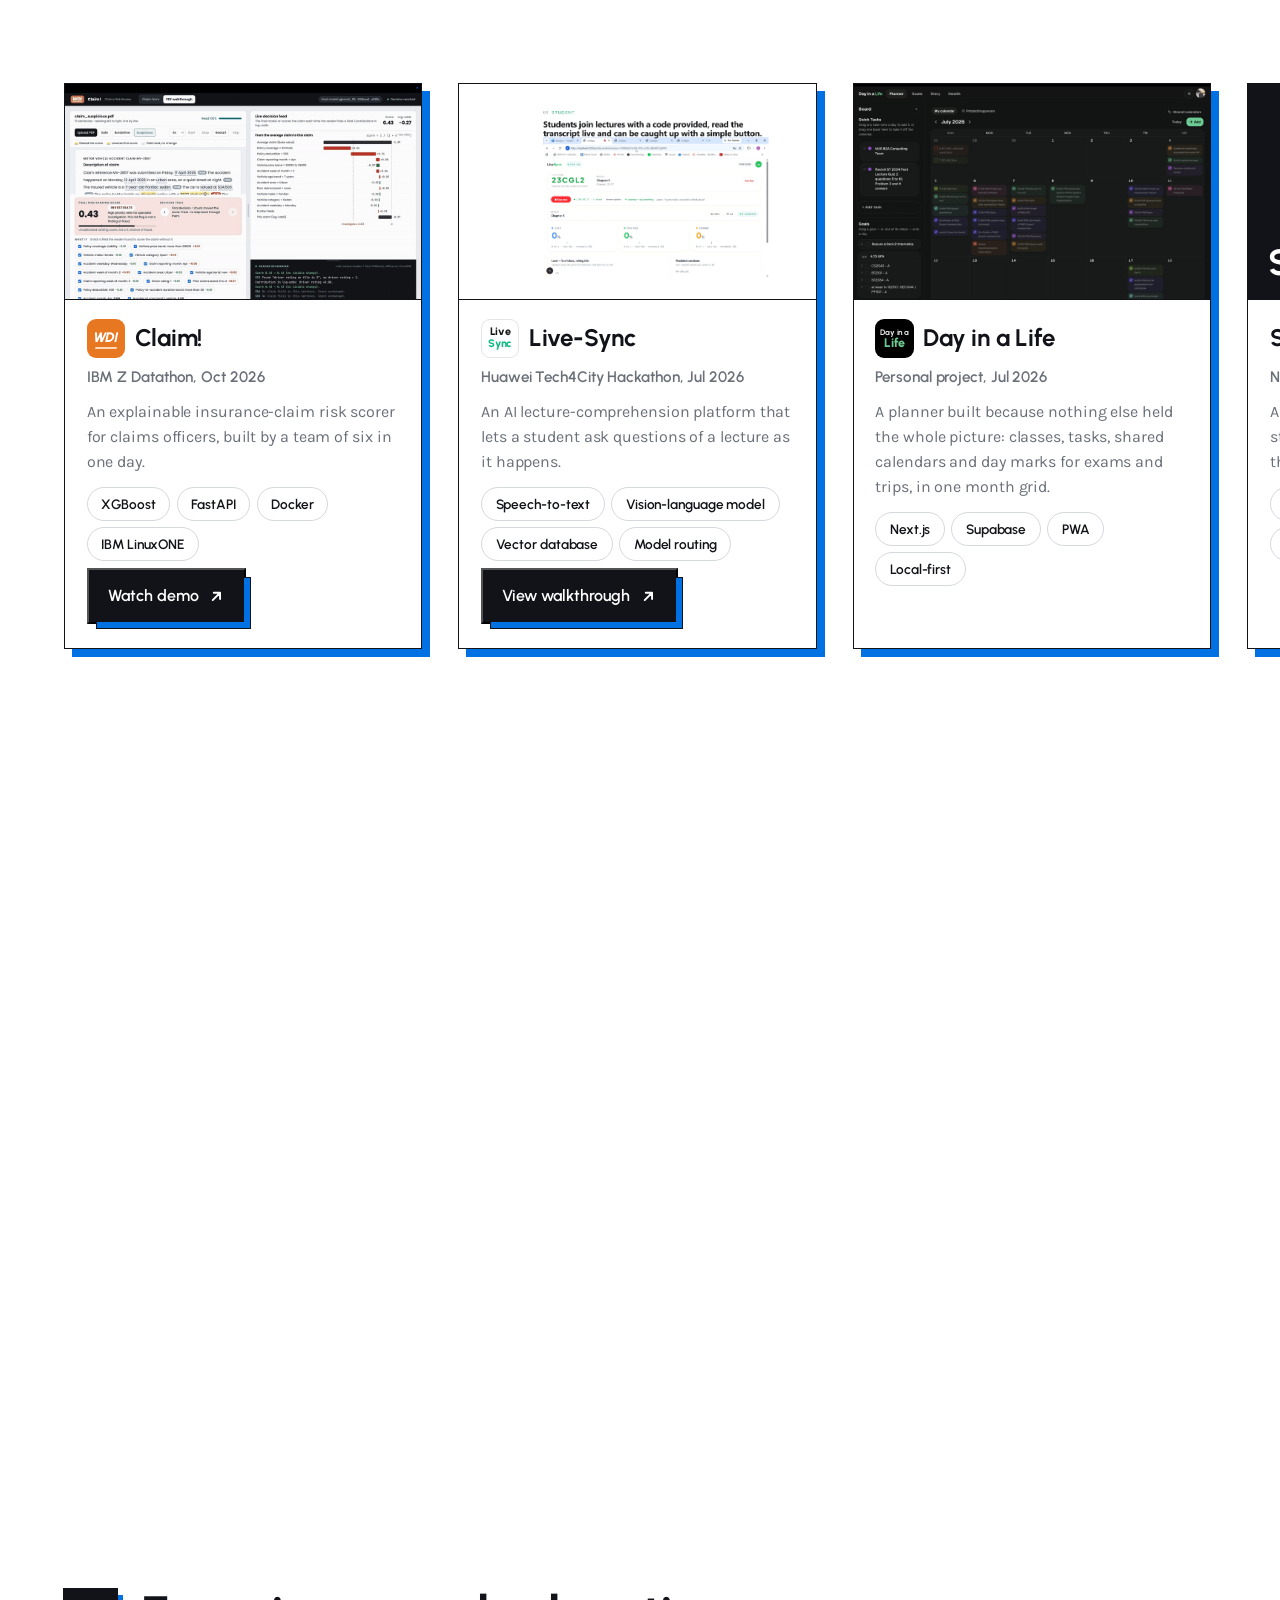
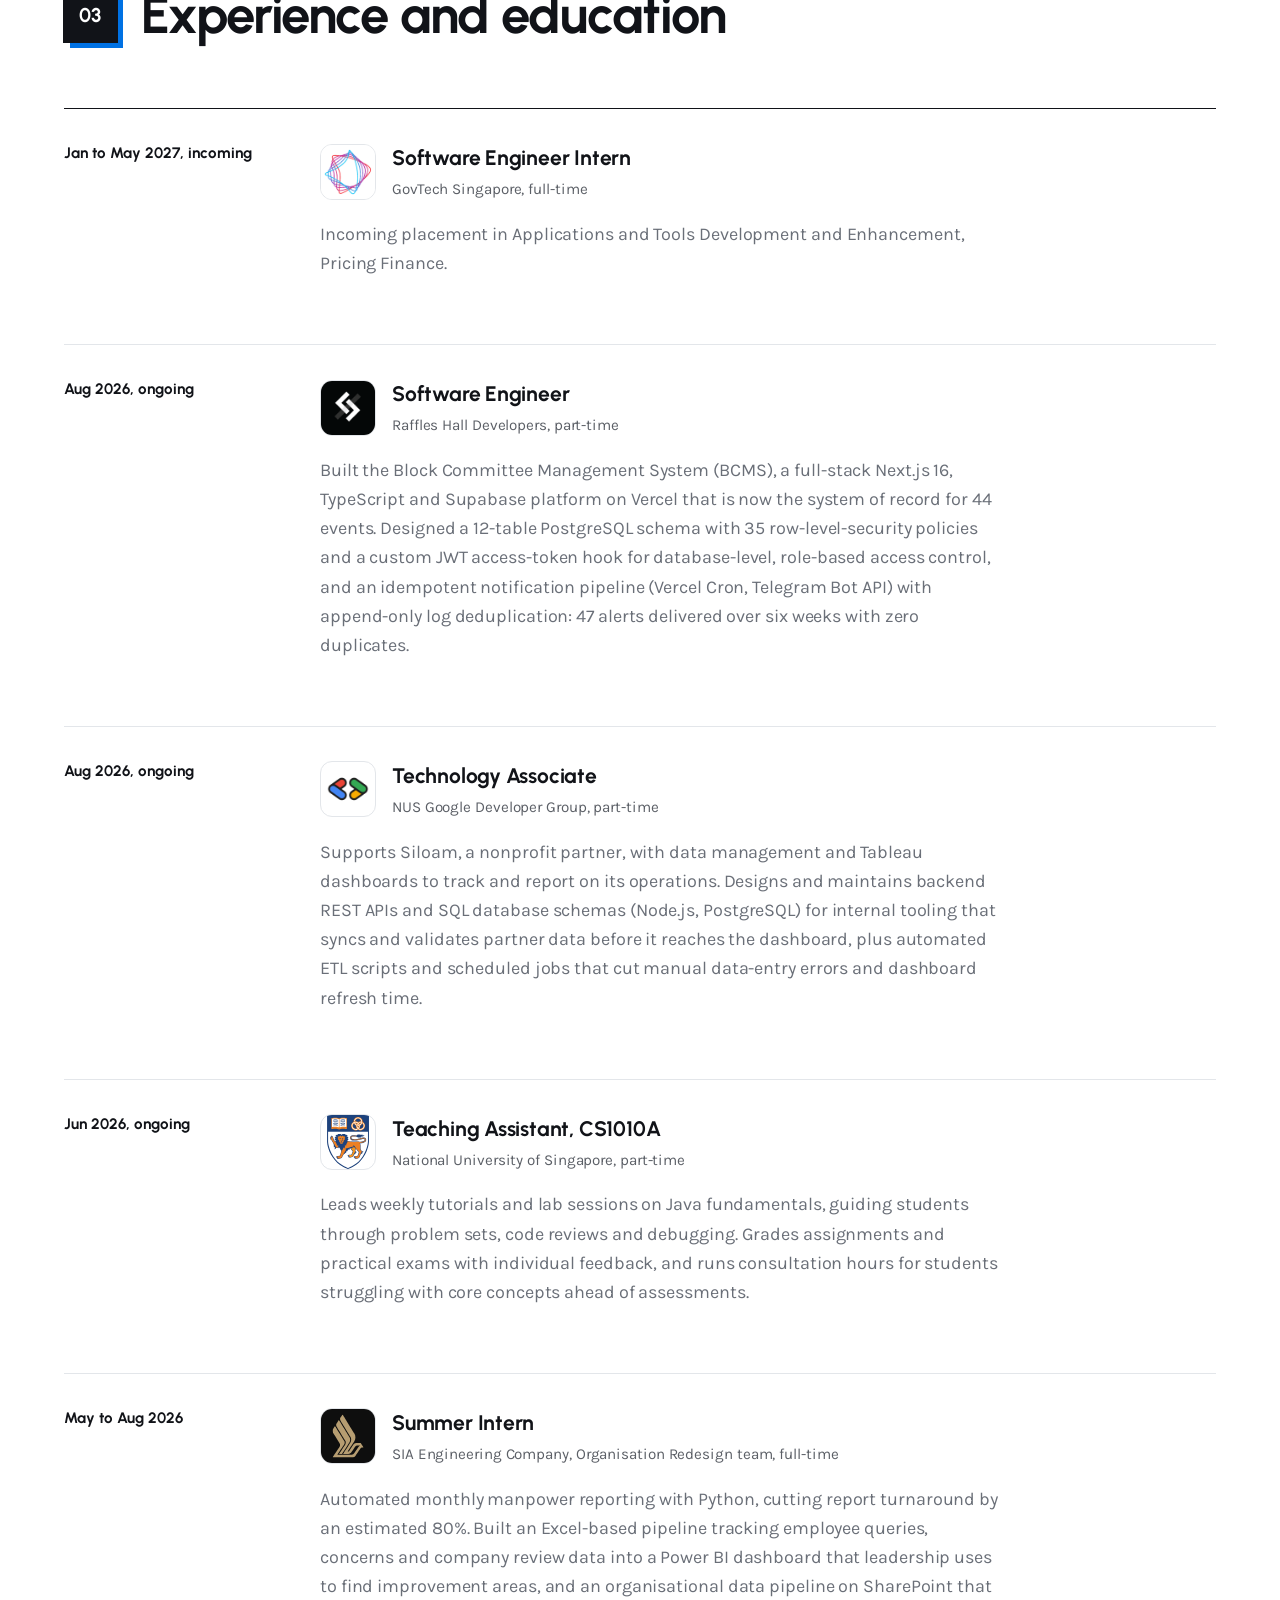
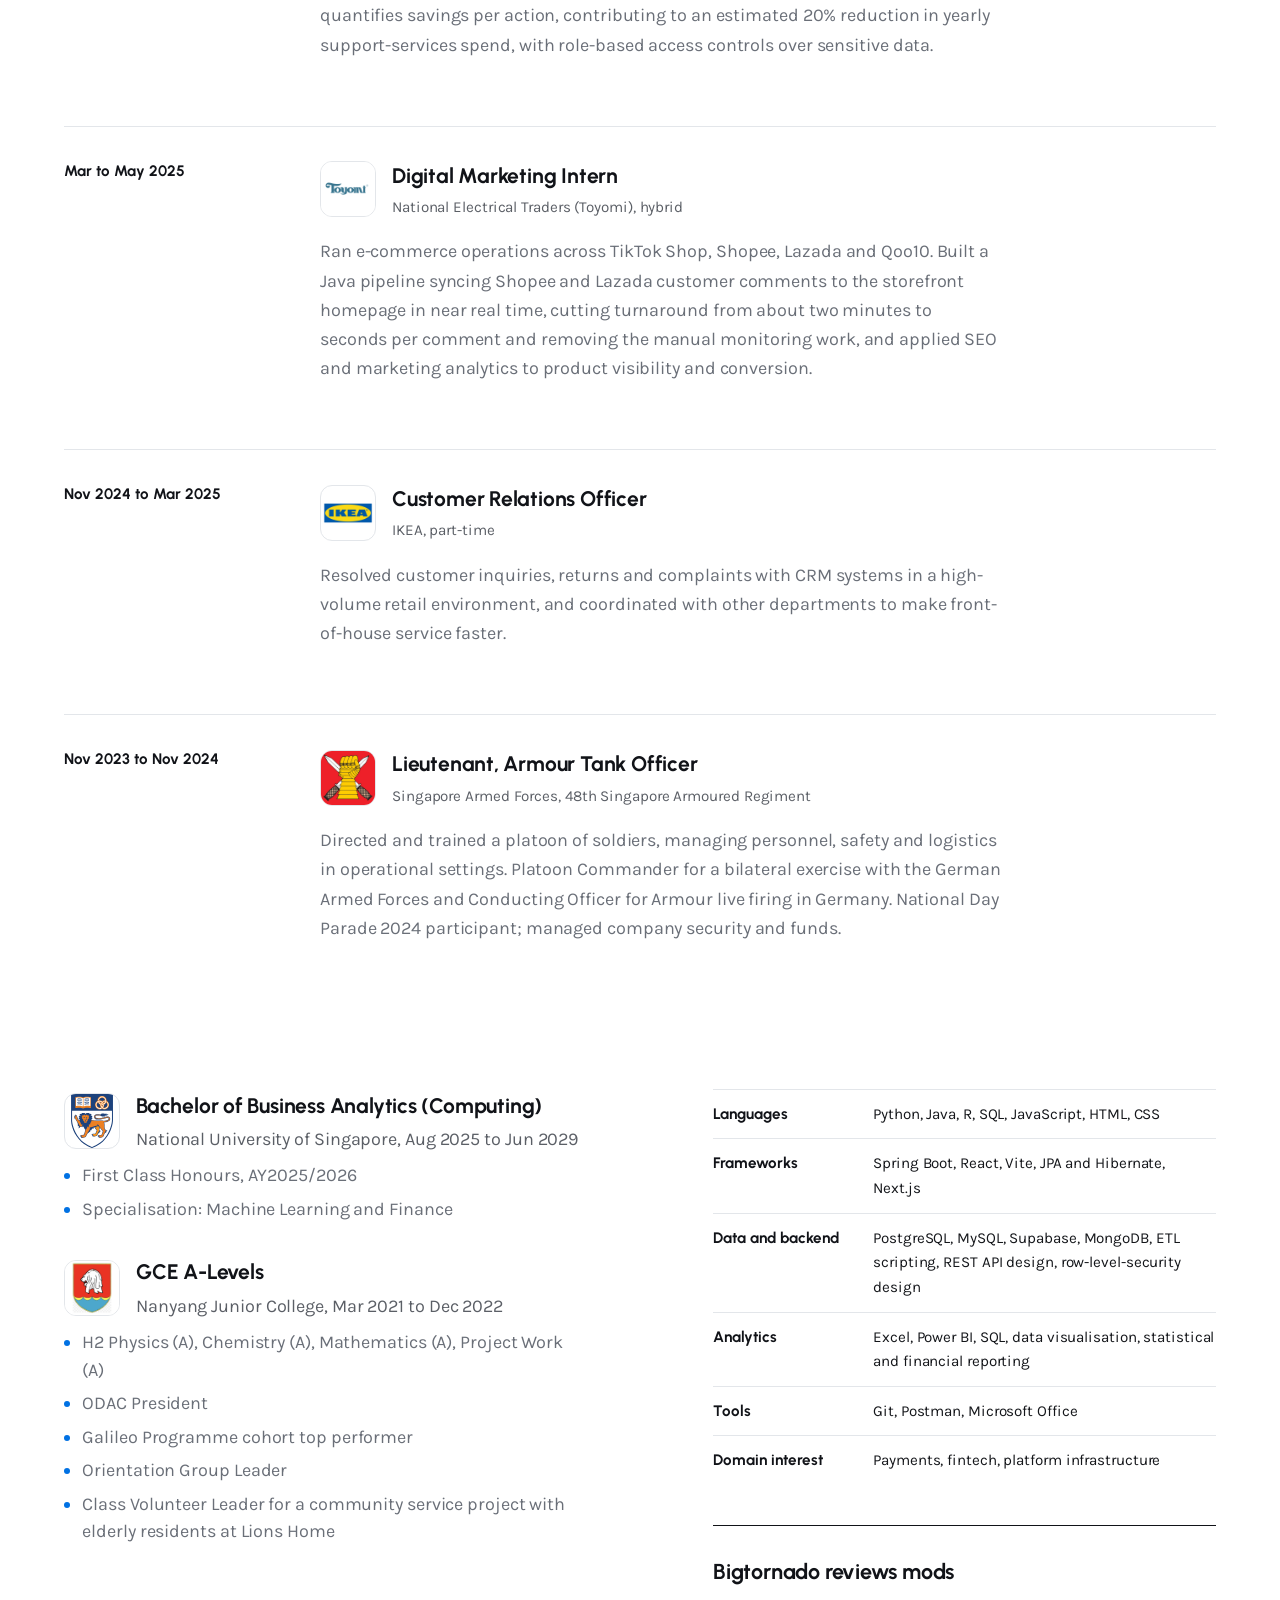
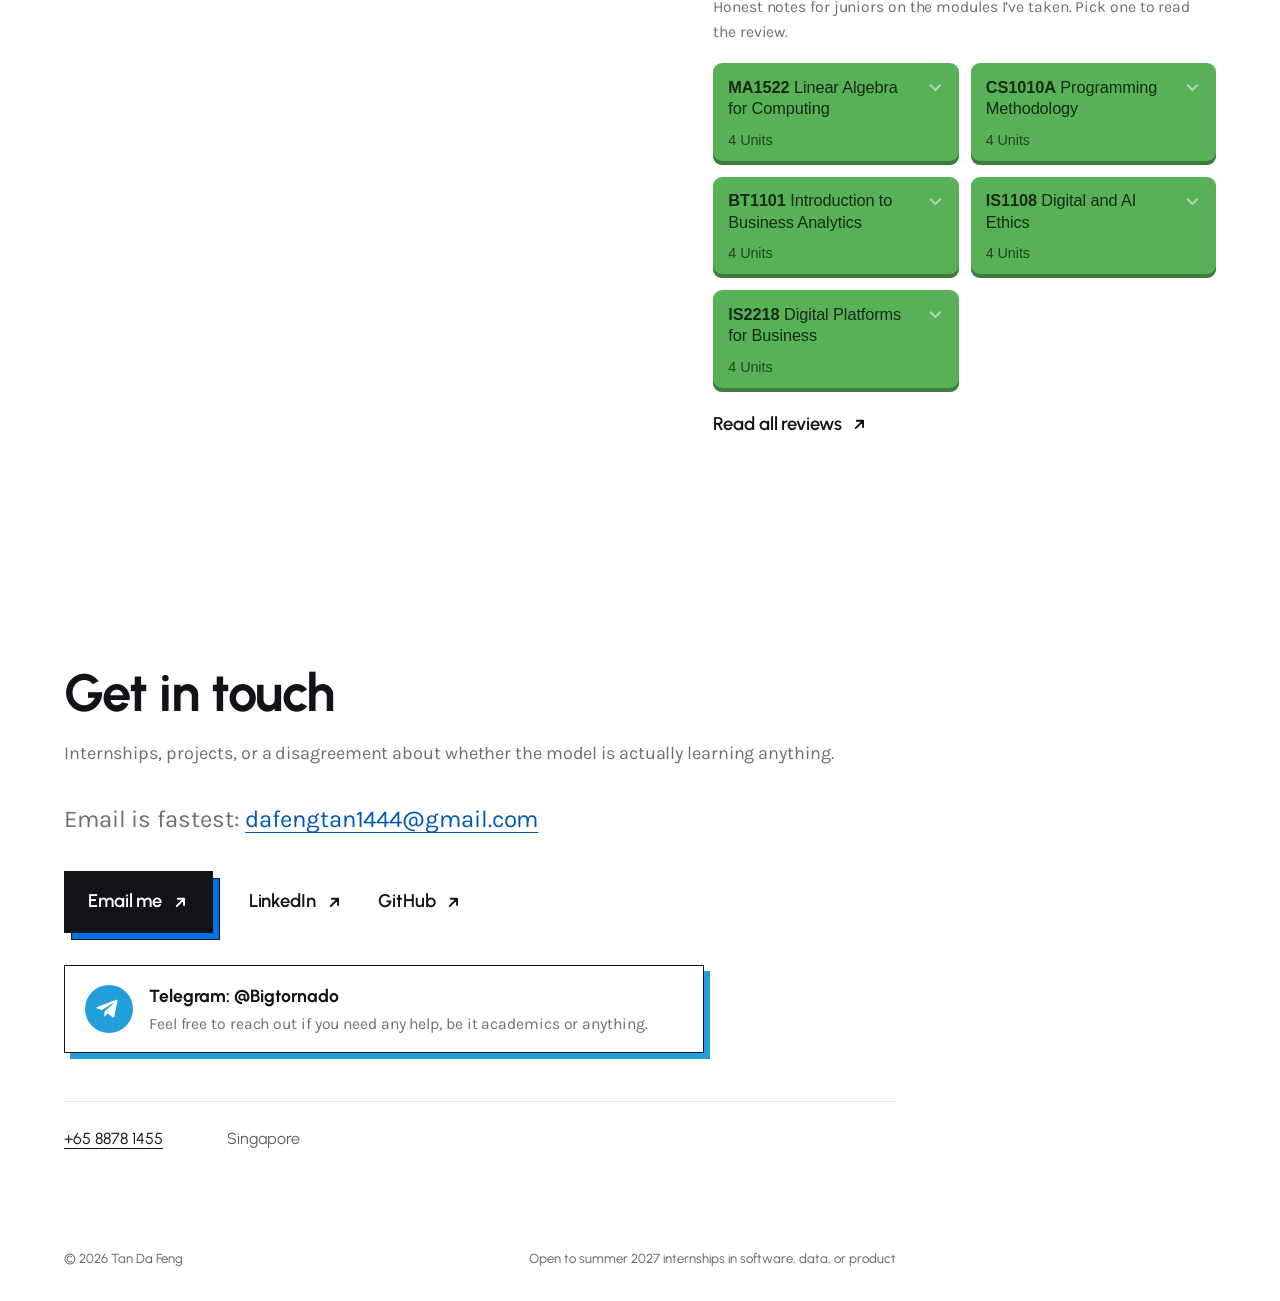
==== commit 5a0c1405: "Projects: Day in a Life is Jul 2026, placed after Live-Sync" ====
--- a/index.html
+++ b/index.html
@@ -152,6 +152,16 @@
             </div>
           </li>
 
+          <li class="pr-card" id="dayinalife">
+            <div class="pr-cover"><img src="assets/dayinalife-planner.jpg?v=20261018k" alt="Day in a Life planner: the July 2026 month grid with colour-coded tasks, and the Board of quick tasks and goals on the left" width="1800" height="1143" loading="lazy" decoding="async"></div>
+            <div class="pr-body">
+              <h3 class="pl-name"><span class="pl pl--dil" aria-hidden="true"><b>Day in a</b><b>Life</b></span>Day in a Life</h3>
+              <div class="org">Personal project, Jul 2026</div>
+              <p>A planner built because nothing else held the whole picture: classes, tasks, shared calendars and day marks for exams and trips, in one month grid.</p>
+              <div class="tags"><span class="tag">Next.js</span><span class="tag">Supabase</span><span class="tag">PWA</span><span class="tag">Local-first</span></div>
+            </div>
+          </li>
+
           <li class="pr-card" id="studentconnect">
             <div class="pr-cover pr-cover--type pr-cover--ink" aria-hidden="true"><span>StudentConnect</span></div>
             <div class="pr-body">
@@ -169,16 +179,6 @@
               <div class="org">Hackathon, Jun 2026</div>
               <p>A job-search platform pulling together three things students normally do in three different places: live job aggregation, automated resume-filling, and mock interview review.</p>
               <div class="tags"><span class="tag">Supabase</span><span class="tag">MongoDB</span><span class="tag">Product scoping</span></div>
-            </div>
-          </li>
-
-          <li class="pr-card" id="dayinalife">
-            <div class="pr-cover"><img src="assets/dayinalife-planner.jpg?v=20261018k" alt="Day in a Life planner: the July 2026 month grid with colour-coded tasks, and the Board of quick tasks and goals on the left" width="1800" height="1143" loading="lazy" decoding="async"></div>
-            <div class="pr-body">
-              <h3 class="pl-name"><span class="pl pl--dil" aria-hidden="true"><b>Day in a</b><b>Life</b></span>Day in a Life</h3>
-              <div class="org">Personal project, 2026</div>
-              <p>A planner built because nothing else held the whole picture: classes, tasks, shared calendars and day marks for exams and trips, in one month grid.</p>
-              <div class="tags"><span class="tag">Next.js</span><span class="tag">Supabase</span><span class="tag">PWA</span><span class="tag">Local-first</span></div>
             </div>
           </li>
         </ol>
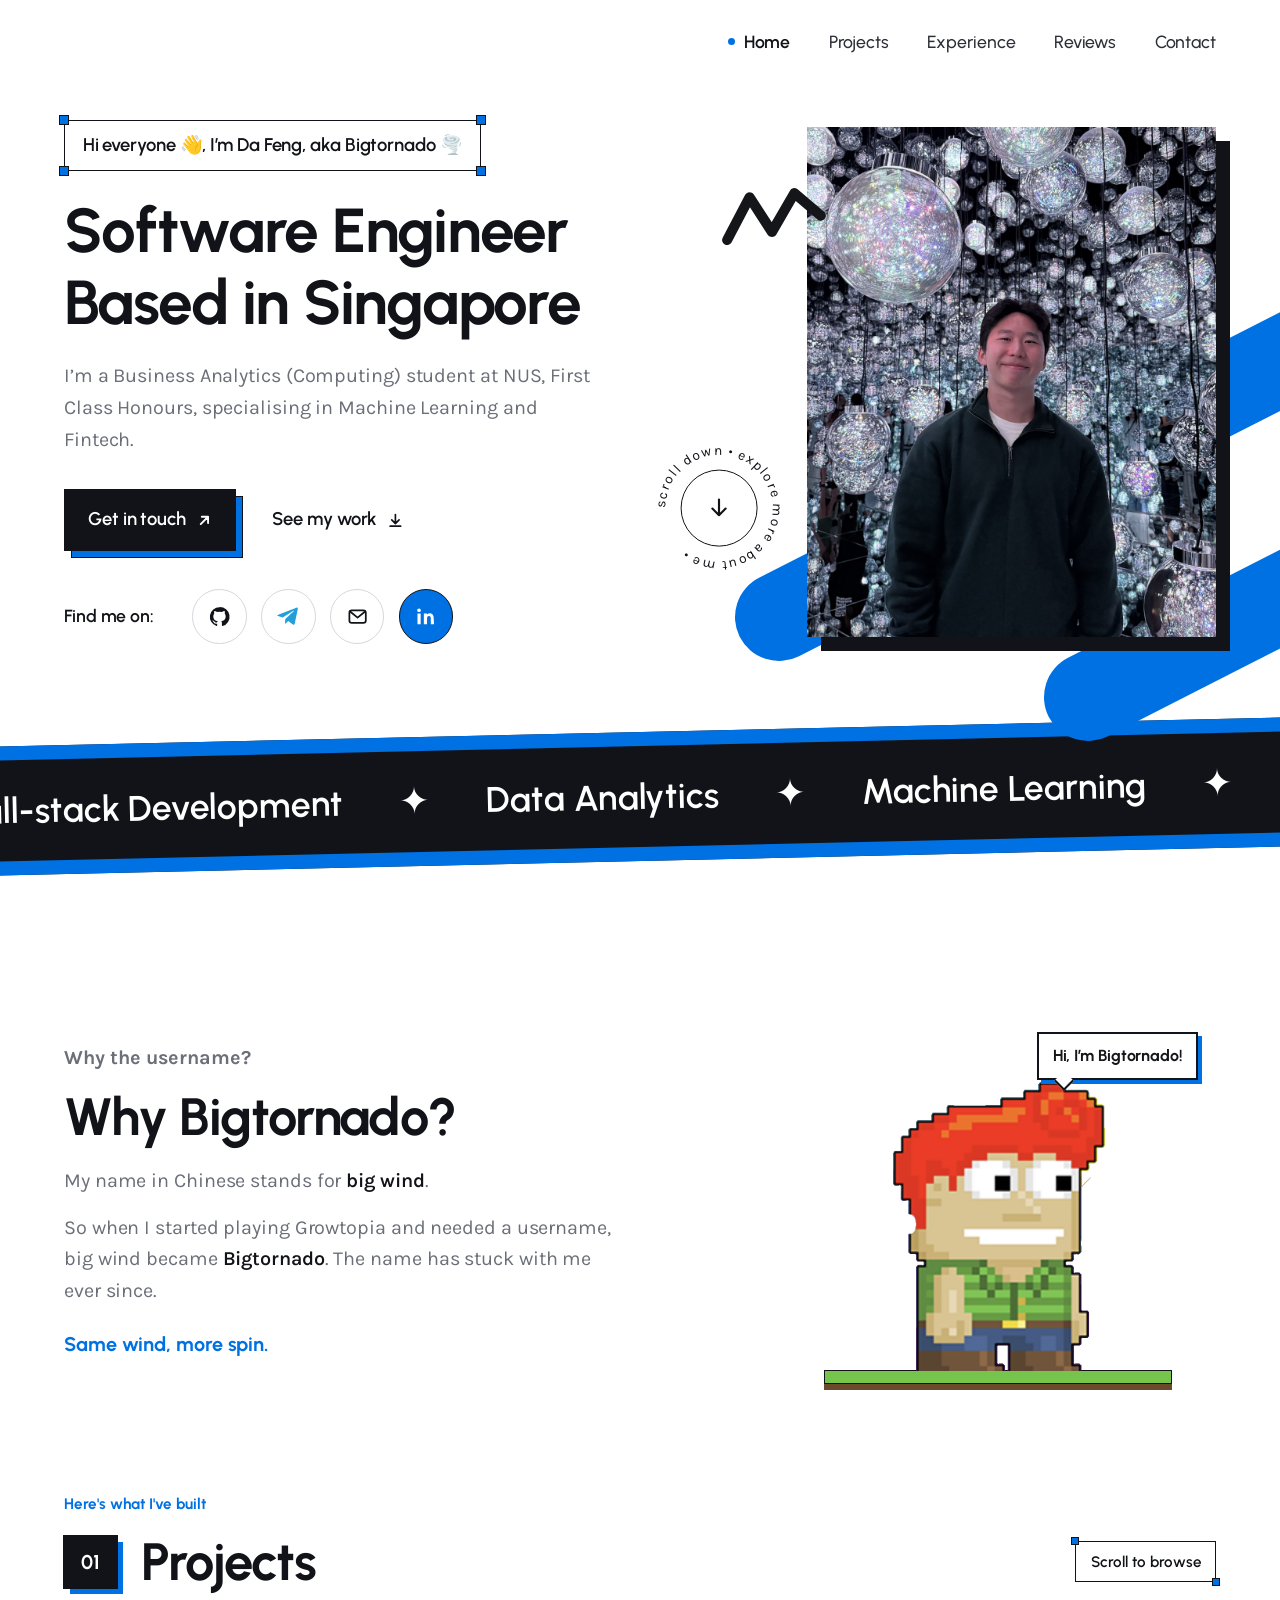
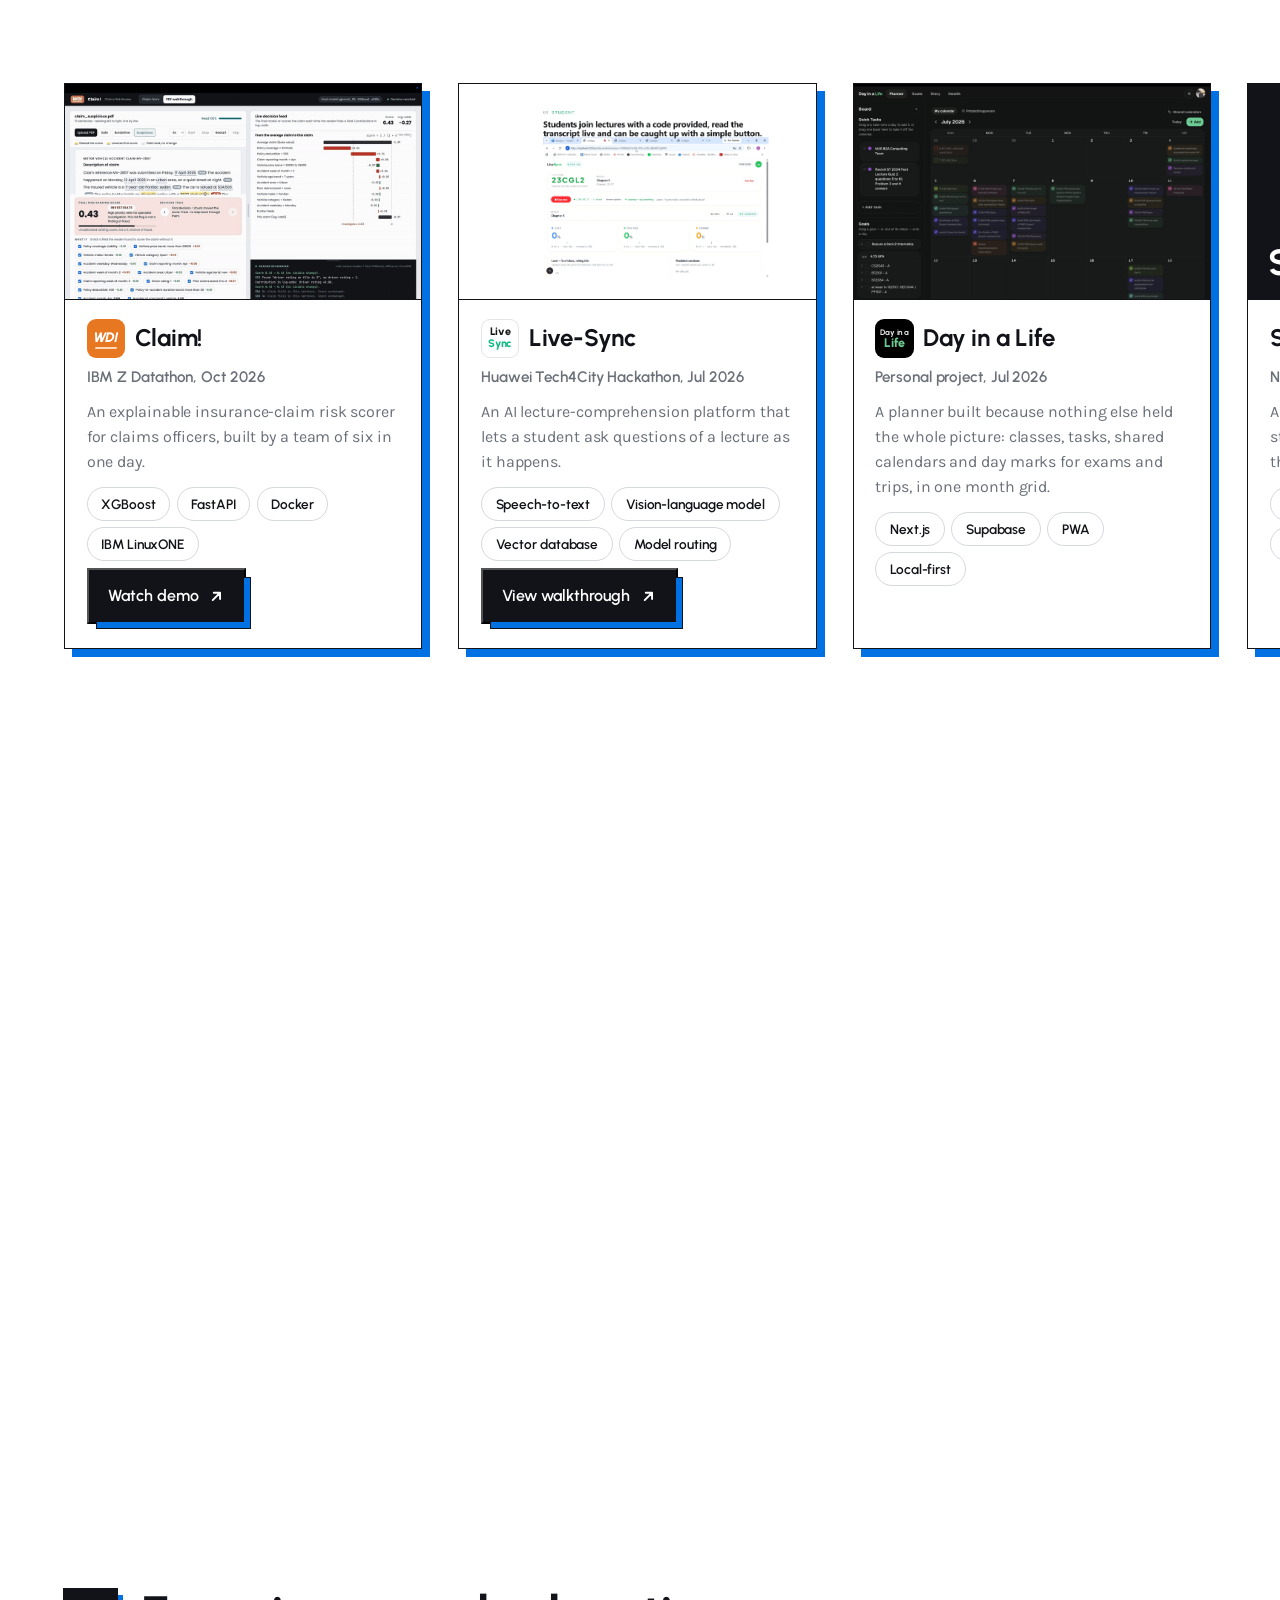
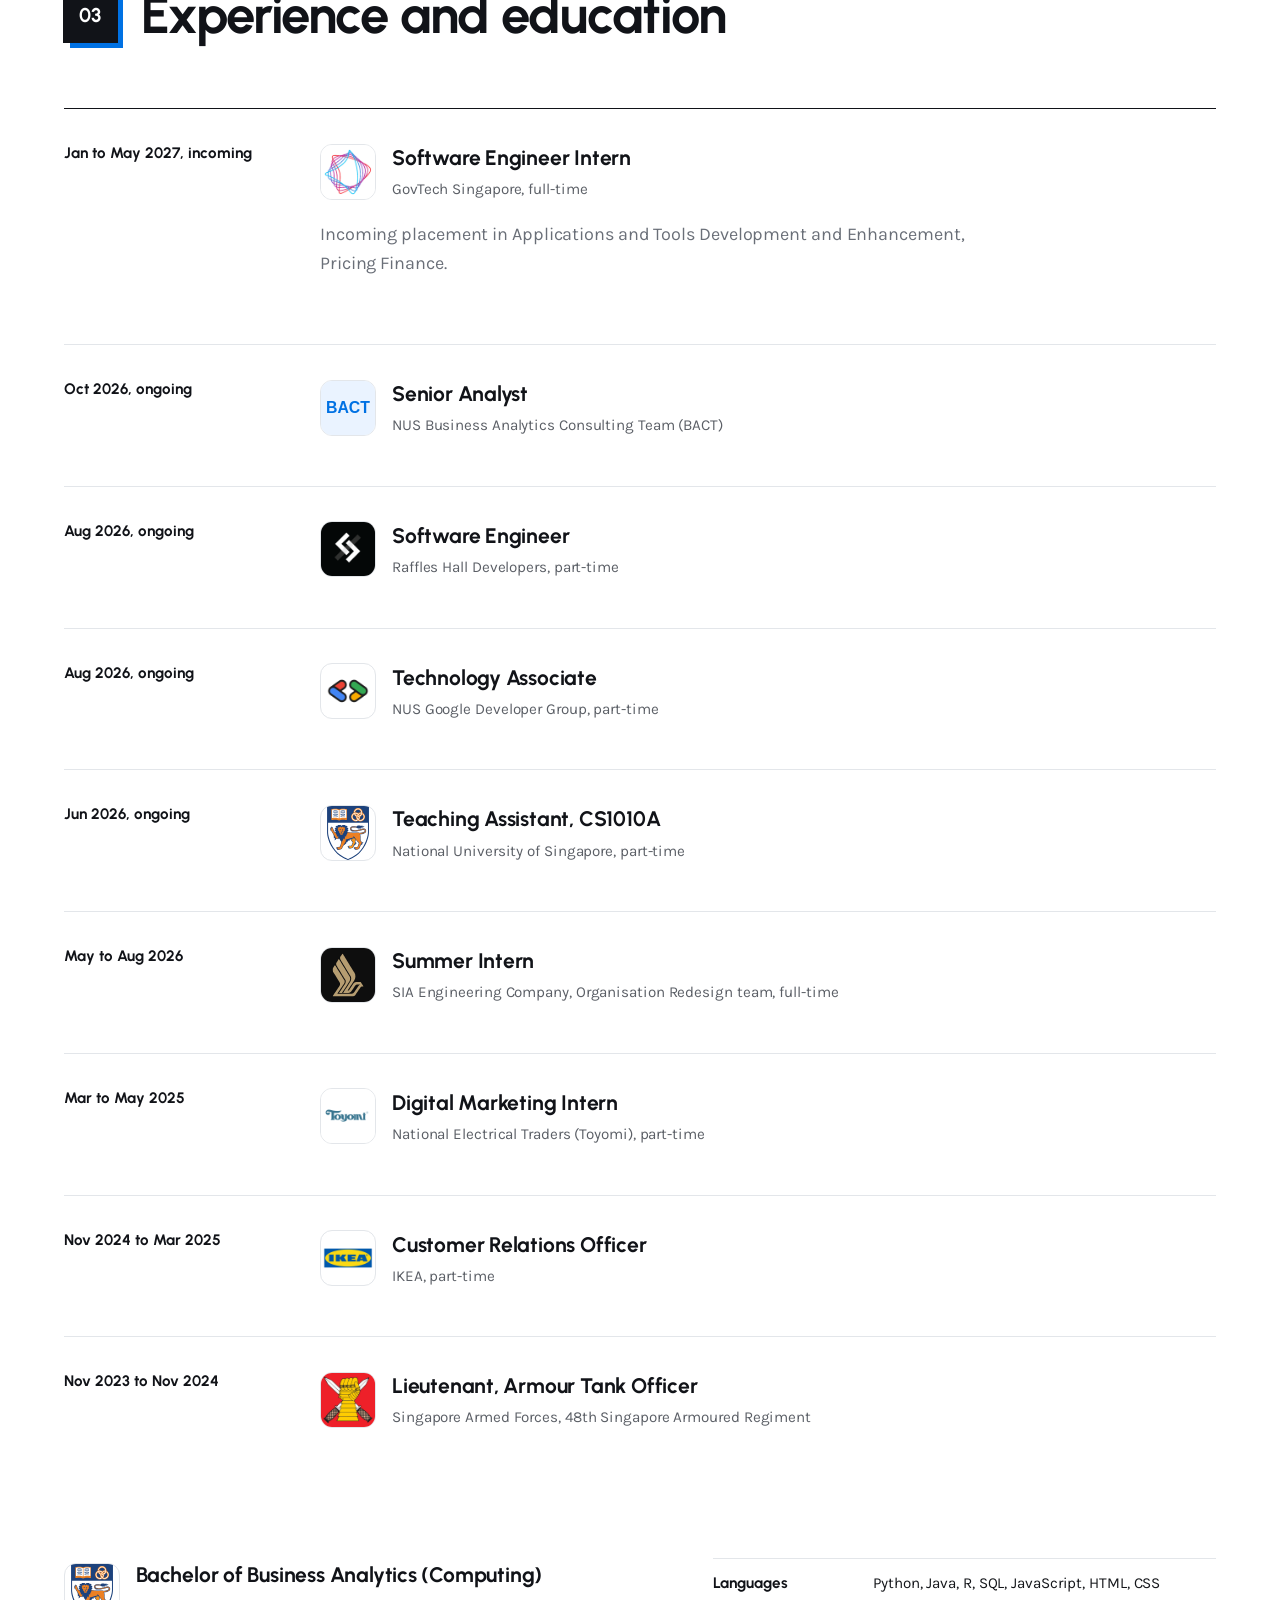
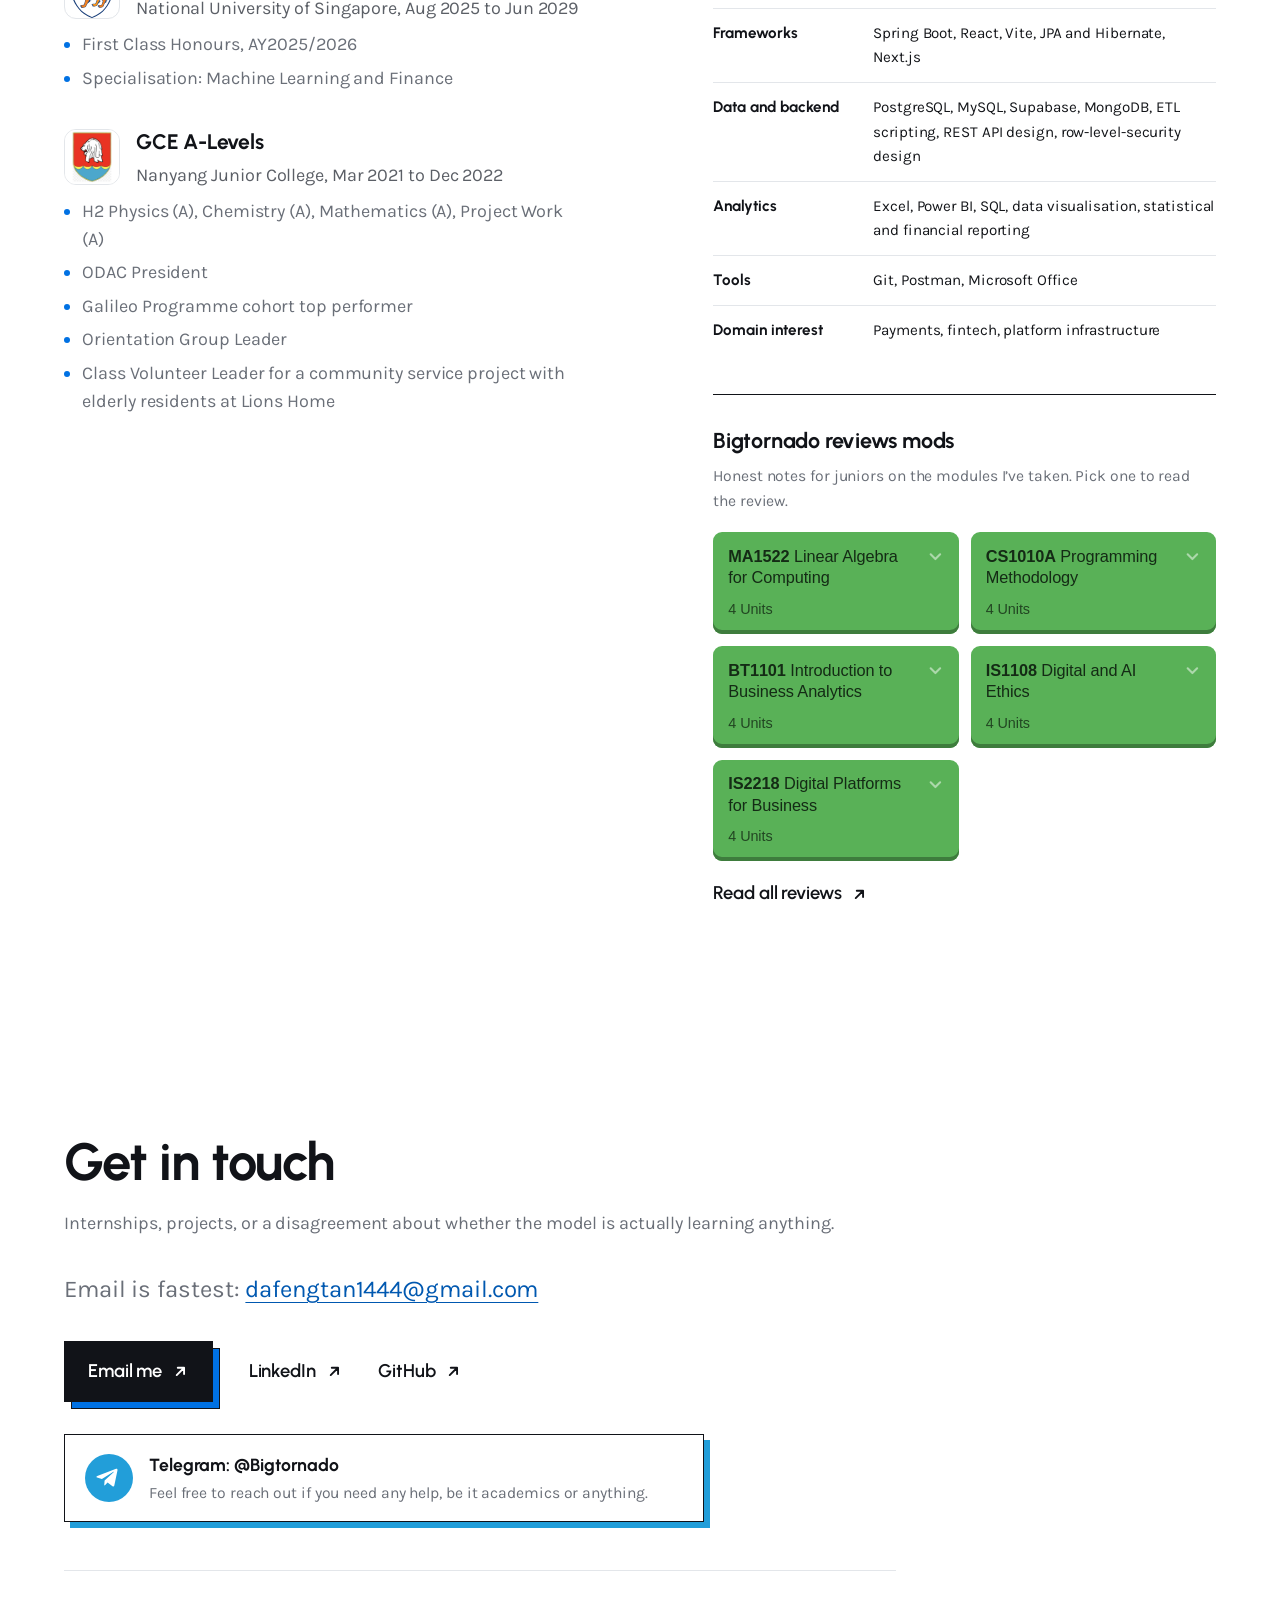
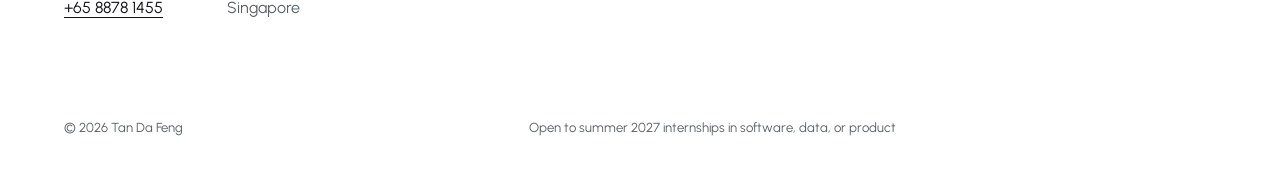
==== commit 32d80f1f: "Experience: add BACT Senior Analyst, drop role paragraphs except GovTech, Toyomi part-time" ====
--- a/index.html
+++ b/index.html
@@ -3,7 +3,7 @@
 <head>
 <meta charset="utf-8">
 <meta name="viewport" content="width=device-width, initial-scale=1, viewport-fit=cover">
-<title>Tan Da Feng. A record, kept in order.</title>
+<title>Bigtornado's website</title>
 <meta name="description" content="Tan Da Feng, Business Analytics (Computing) at NUS. Live-Sync, Day in a Life, and BCMS at Raffles Hall Developers, told as a running commit log.">
 <link rel="icon" href="data:image/svg+xml,<svg xmlns='http://www.w3.org/2000/svg' viewBox='0 0 100 100'><text x='50' y='84' font-size='88' text-anchor='middle'>🌪️</text></svg>">
 <link rel="preconnect" href="https://fonts.googleapis.com">
@@ -11,7 +11,7 @@
 <link rel="stylesheet" href="https://fonts.googleapis.com/css2?family=Urbanist:wght@500;600;700;800&family=Karla:wght@400;500;600&family=IBM+Plex+Mono:wght@400;500&display=swap">
 <link rel="stylesheet" href="scrollcraft.css?v=20261018c">
 <link rel="stylesheet" href="site.css?v=20261018g">
-<link rel="stylesheet" href="front.css?v=20261018q">
+<link rel="stylesheet" href="front.css?v=20261029a">
 <link rel="stylesheet" href="projects.css?v=20261018s">
 </head>
 <body>
@@ -342,6 +342,16 @@
           </div>
         </article>
 
+        <article id="bact" class="role">
+          <div><div class="when">Oct 2026, ongoing</div></div>
+          <div>
+            <div class="role-head">
+              <img class="role-logo" src="assets/logos/bact.svg?v=20261029a" alt="NUS Business Analytics Consulting Team logo" width="56" height="56" loading="lazy">
+              <div><h3>Senior Analyst</h3><div class="org">NUS Business Analytics Consulting Team (BACT)</div></div>
+            </div>
+          </div>
+        </article>
+
         <article id="bcms" class="role">
           <div><div class="when">Aug 2026, ongoing</div></div>
           <div>
@@ -349,7 +359,6 @@
               <img class="role-logo" src="assets/logos/rhdevs.png?v=20261018c" alt="Raffles Hall Developers logo" width="56" height="56" loading="lazy">
               <div><h3>Software Engineer</h3><div class="org">Raffles Hall Developers, part-time</div></div>
             </div>
-            <p class="body">Built the Block Committee Management System (BCMS), a full-stack Next.js 16, TypeScript and Supabase platform on Vercel that is now the system of record for 44 events. Designed a 12-table PostgreSQL schema with 35 row-level-security policies and a custom JWT access-token hook for database-level, role-based access control, and an idempotent notification pipeline (Vercel Cron, Telegram Bot API) with append-only log deduplication: 47 alerts delivered over six weeks with zero duplicates.</p>
           </div>
         </article>
 
@@ -360,7 +369,6 @@
               <img class="role-logo" src="assets/logos/gdg.png?v=20261018c" alt="Developer Group @ NUS Computing logo" width="56" height="56" loading="lazy">
               <div><h3>Technology Associate</h3><div class="org">NUS Google Developer Group, part-time</div></div>
             </div>
-            <p class="body">Supports Siloam, a nonprofit partner, with data management and Tableau dashboards to track and report on its operations. Designs and maintains backend REST APIs and SQL database schemas (Node.js, PostgreSQL) for internal tooling that syncs and validates partner data before it reaches the dashboard, plus automated ETL scripts and scheduled jobs that cut manual data-entry errors and dashboard refresh time.</p>
           </div>
         </article>
 
@@ -371,7 +379,6 @@
               <img class="role-logo" src="assets/logos/nus.svg?v=20261018c" alt="National University of Singapore logo" width="56" height="56" loading="lazy">
               <div><h3>Teaching Assistant, CS1010A</h3><div class="org">National University of Singapore, part-time</div></div>
             </div>
-            <p class="body">Leads weekly tutorials and lab sessions on Java fundamentals, guiding students through problem sets, code reviews and debugging. Grades assignments and practical exams with individual feedback, and runs consultation hours for students struggling with core concepts ahead of assessments.</p>
           </div>
         </article>
 
@@ -382,7 +389,6 @@
               <img class="role-logo" src="assets/logos/siaec.svg?v=20261018c" alt="SIA Engineering Company logo" width="56" height="56" loading="lazy">
               <div><h3>Summer Intern</h3><div class="org">SIA Engineering Company, Organisation Redesign team, full-time</div></div>
             </div>
-            <p class="body">Automated monthly manpower reporting with Python, cutting report turnaround by an estimated 80%. Built an Excel-based pipeline tracking employee queries, concerns and company review data into a Power BI dashboard that leadership uses to find improvement areas, and an organisational data pipeline on SharePoint that quantifies savings per action, contributing to an estimated 20% reduction in yearly support-services spend, with role-based access controls over sensitive data.</p>
           </div>
         </article>
 
@@ -391,9 +397,8 @@
           <div>
             <div class="role-head">
               <img class="role-logo" src="assets/logos/toyomi.png?v=20261018c" alt="Toyomi logo" width="56" height="56" loading="lazy">
-              <div><h3>Digital Marketing Intern</h3><div class="org">National Electrical Traders (Toyomi), hybrid</div></div>
-            </div>
-            <p class="body">Ran e-commerce operations across TikTok Shop, Shopee, Lazada and Qoo10. Built a Java pipeline syncing Shopee and Lazada customer comments to the storefront homepage in near real time, cutting turnaround from about two minutes to seconds per comment and removing the manual monitoring work, and applied SEO and marketing analytics to product visibility and conversion.</p>
+              <div><h3>Digital Marketing Intern</h3><div class="org">National Electrical Traders (Toyomi), part-time</div></div>
+            </div>
           </div>
         </article>
 
@@ -404,7 +409,6 @@
               <img class="role-logo" src="assets/logos/ikea.png?v=20261018c" alt="IKEA logo" width="56" height="56" loading="lazy">
               <div><h3>Customer Relations Officer</h3><div class="org">IKEA, part-time</div></div>
             </div>
-            <p class="body">Resolved customer inquiries, returns and complaints with CRM systems in a high-volume retail environment, and coordinated with other departments to make front-of-house service faster.</p>
           </div>
         </article>
 
@@ -415,7 +419,6 @@
               <img class="role-logo" src="assets/logos/armour.png?v=20261018c" alt="Singapore Armour logo" width="56" height="56" loading="lazy">
               <div><h3>Lieutenant, Armour Tank Officer</h3><div class="org">Singapore Armed Forces, 48th Singapore Armoured Regiment</div></div>
             </div>
-            <p class="body">Directed and trained a platoon of soldiers, managing personnel, safety and logistics in operational settings. Platoon Commander for a bilateral exercise with the German Armed Forces and Conducting Officer for Armour live firing in Germany. National Day Parade 2024 participant; managed company security and funds.</p>
           </div>
         </article>
       </div>
--- a/front.css
+++ b/front.css
@@ -133,6 +133,7 @@
 .role-head { display: flex; align-items: center; gap: 1rem; margin-bottom: var(--sc-3); }
 .role-head h3 { margin: 0 0 2px; }
 .role-head .org { margin-bottom: 0; }
+.role-head:last-child { margin-bottom: 0; }
 .role-logo { width: 56px; height: 56px; flex: none; object-fit: contain; border-radius: 12px;
   background: #fff; border: 1px solid var(--hairline); }
 .edu-block .role-head { margin-bottom: var(--sc-2); }
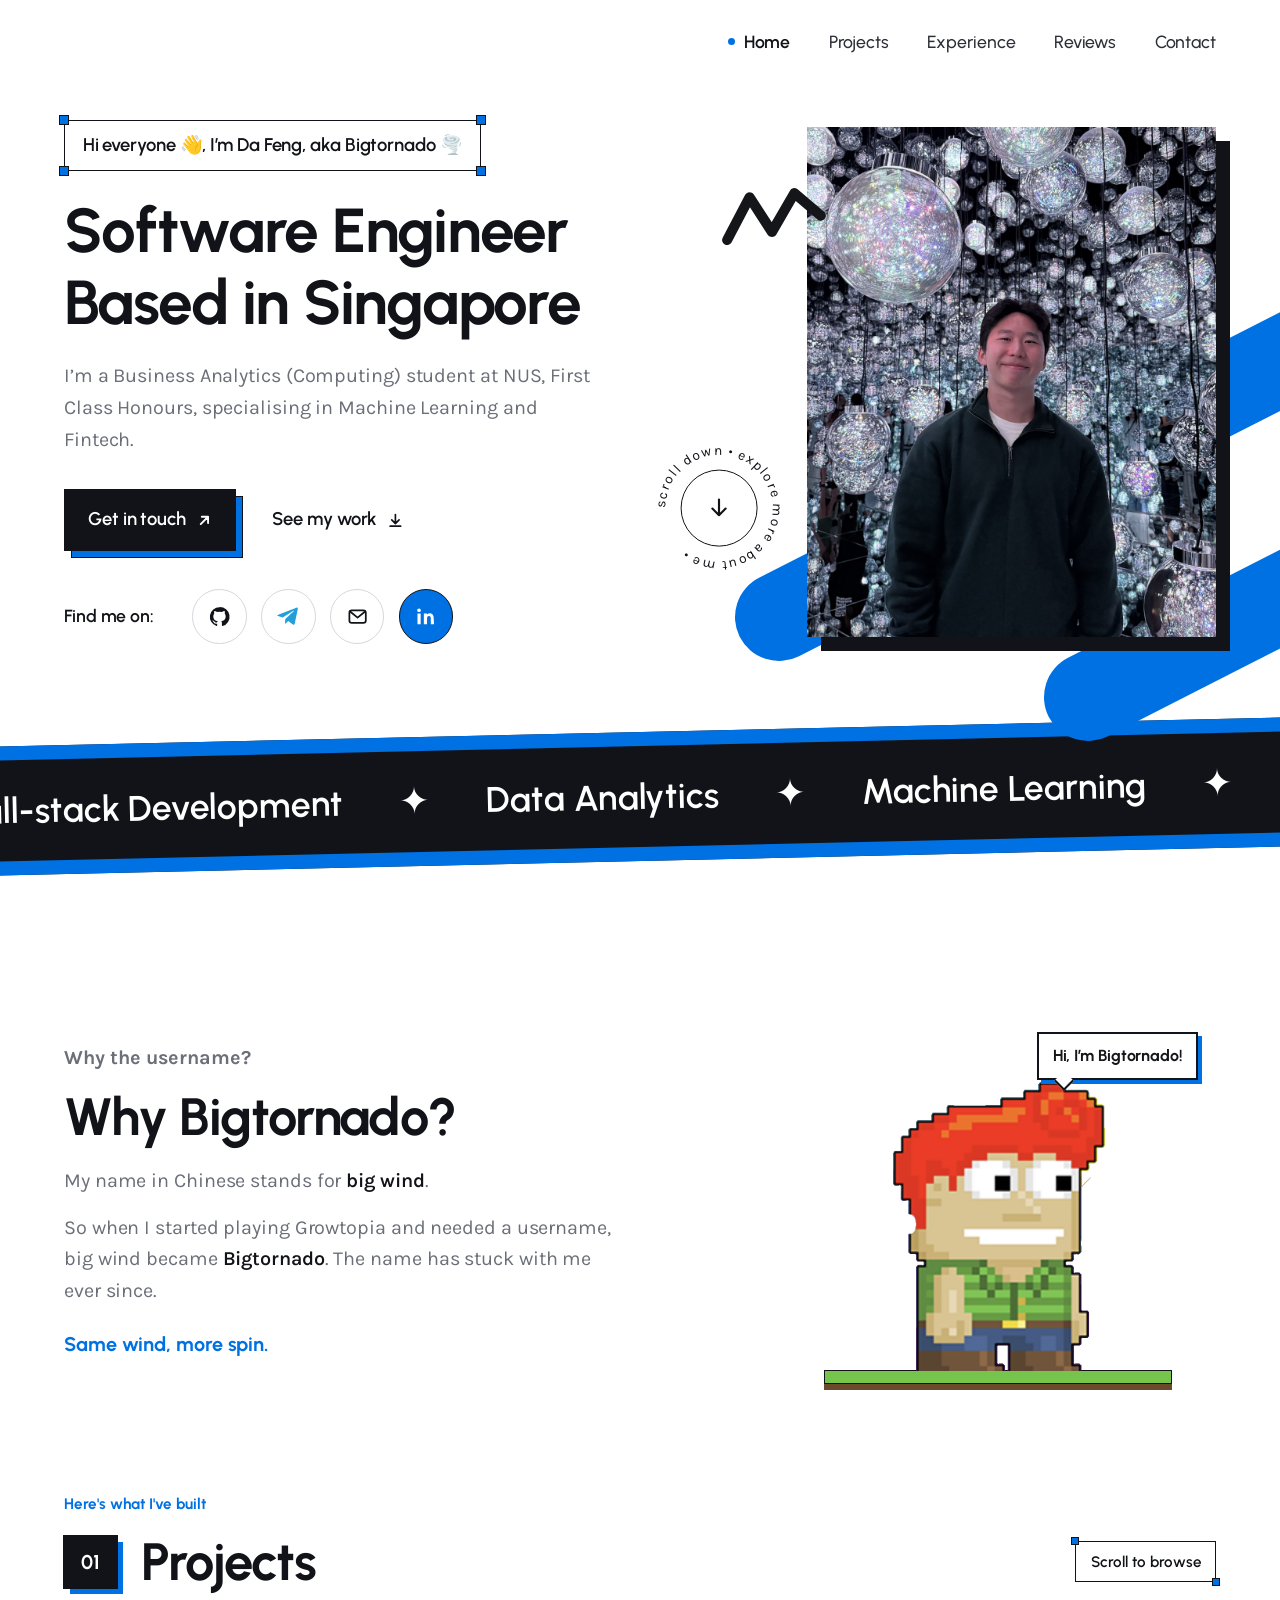
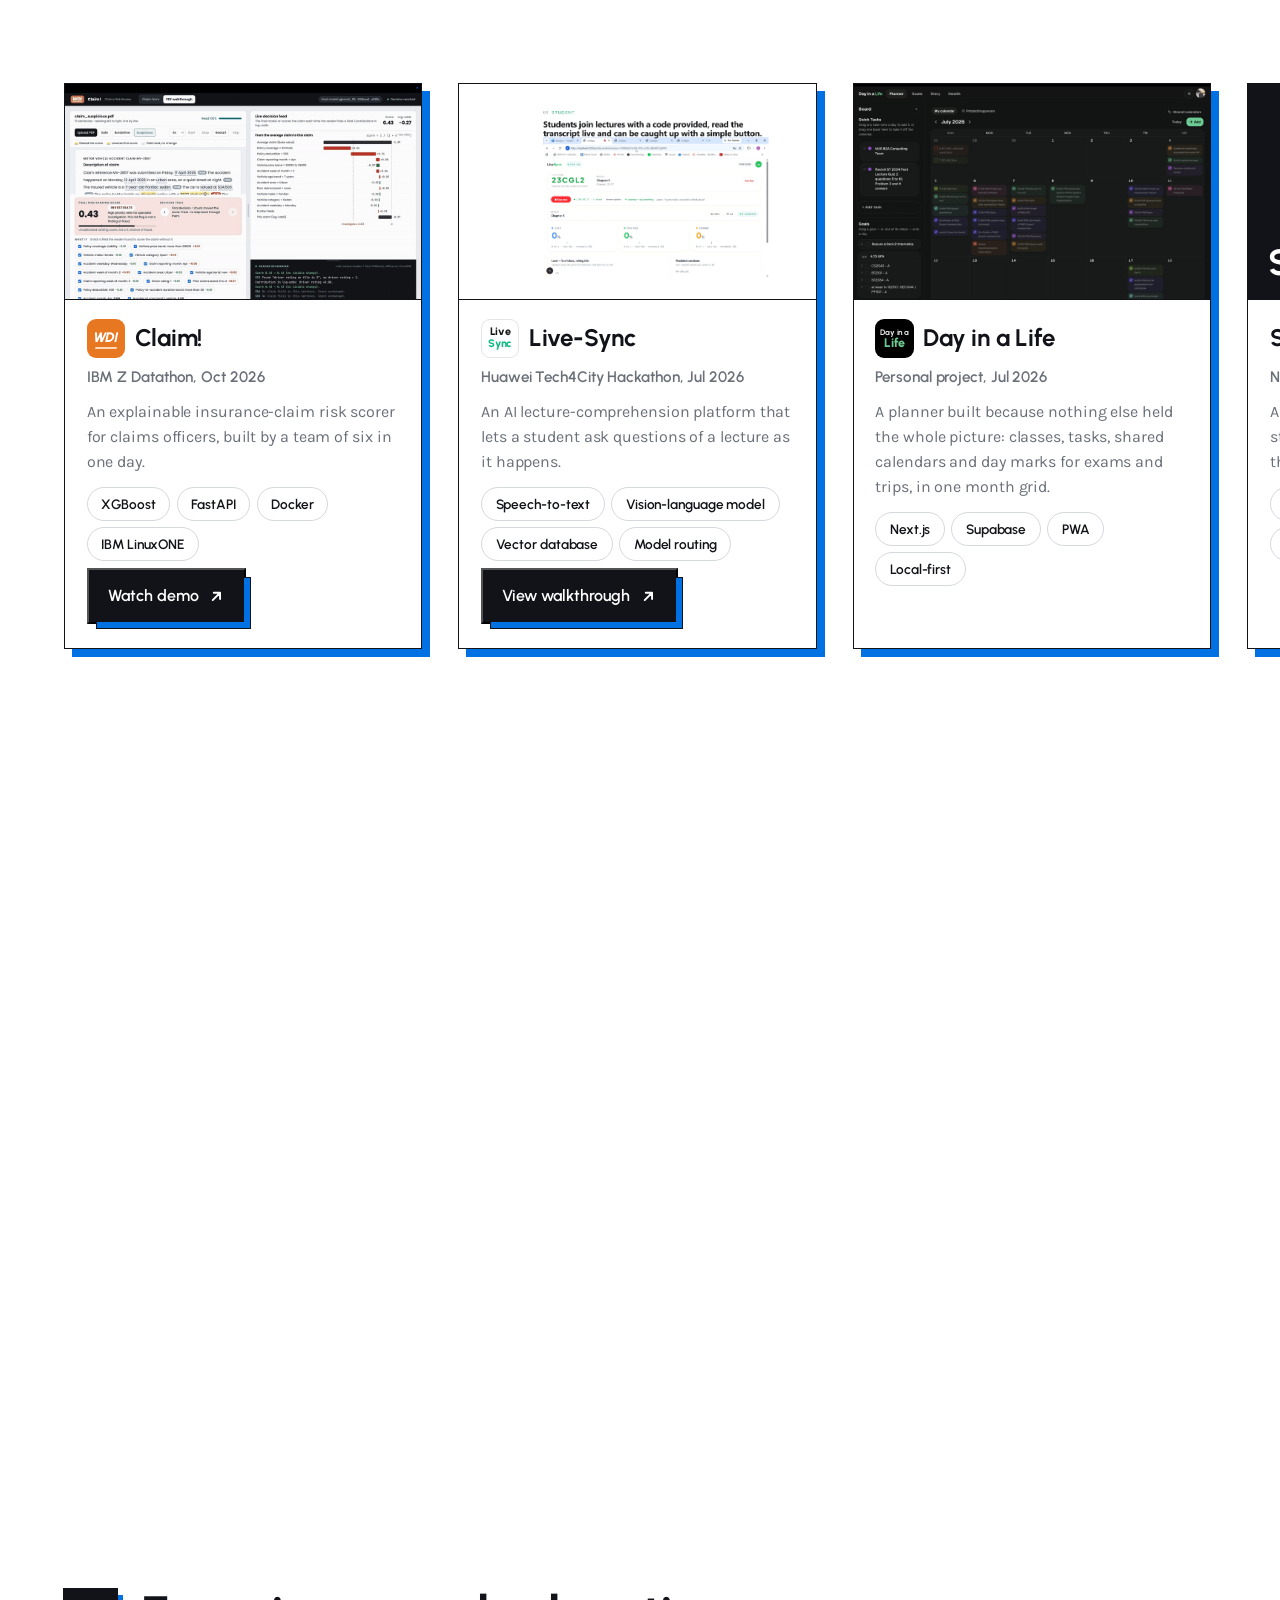
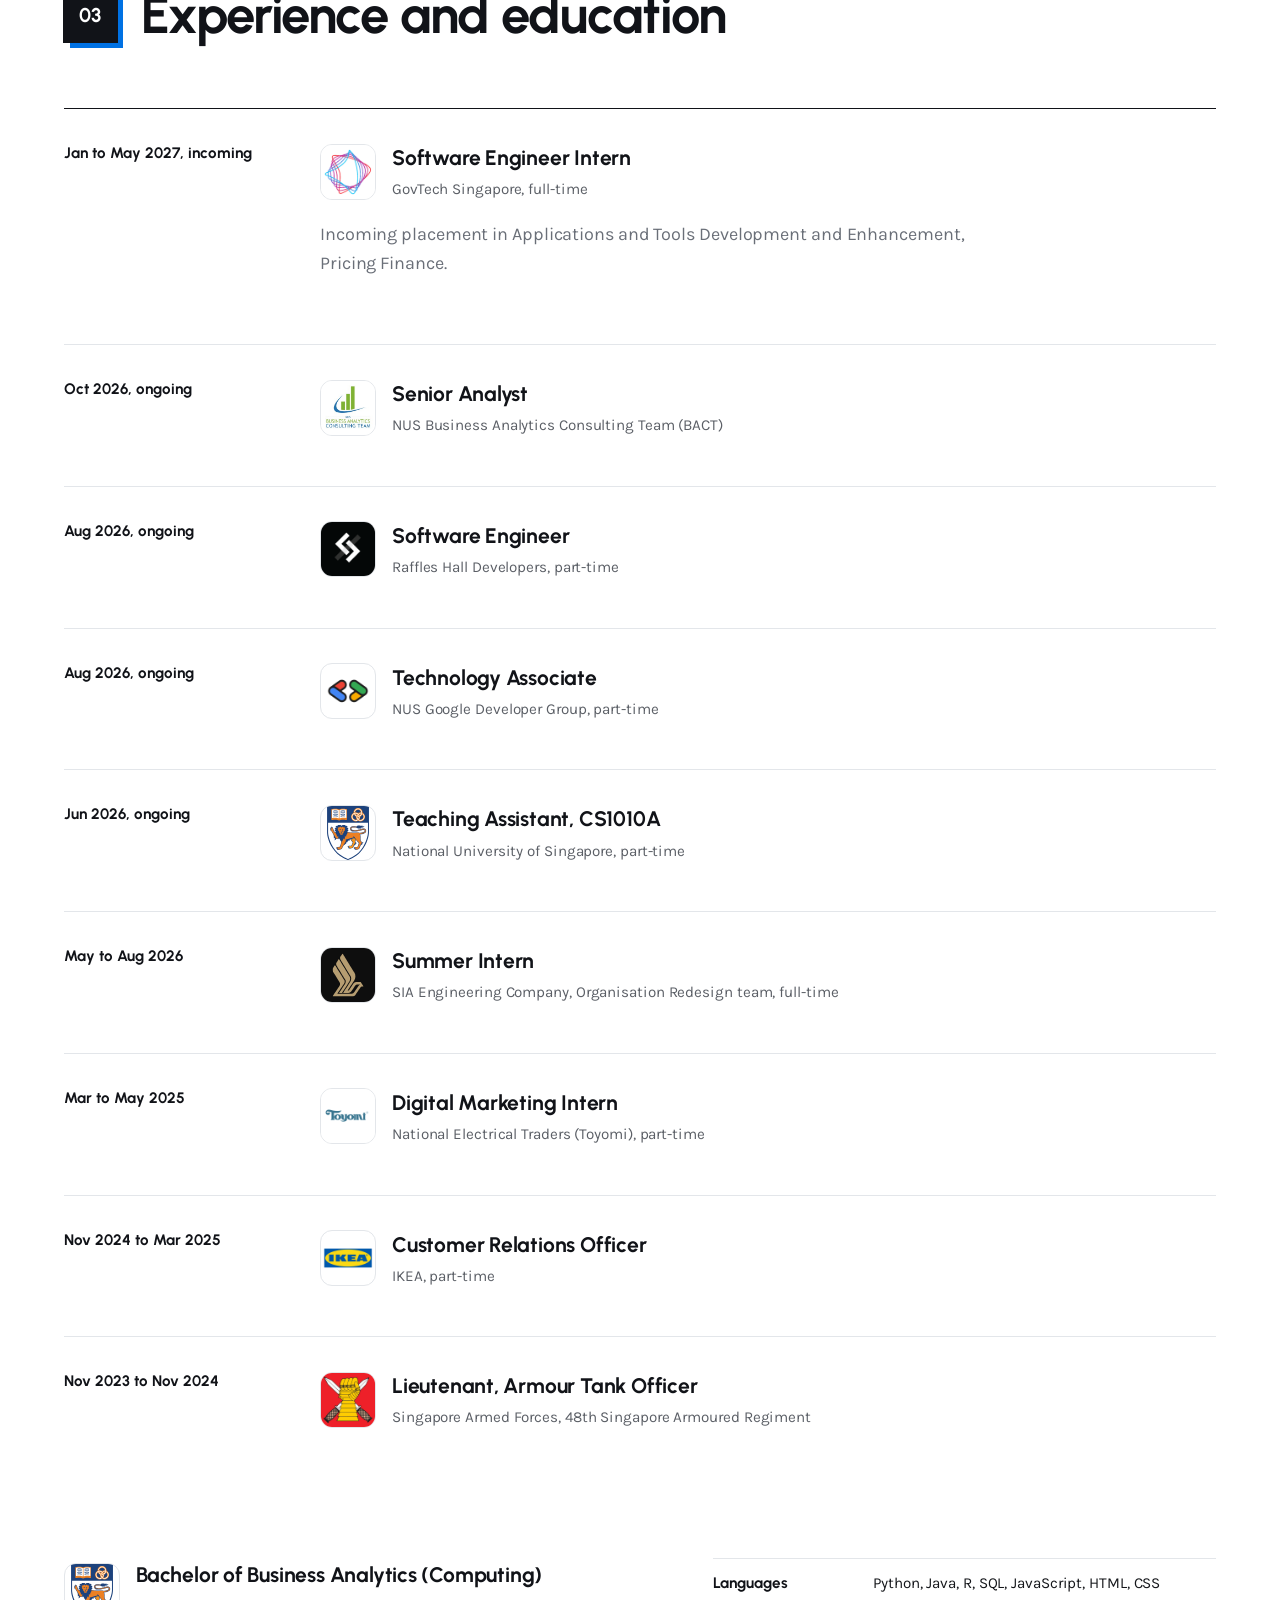
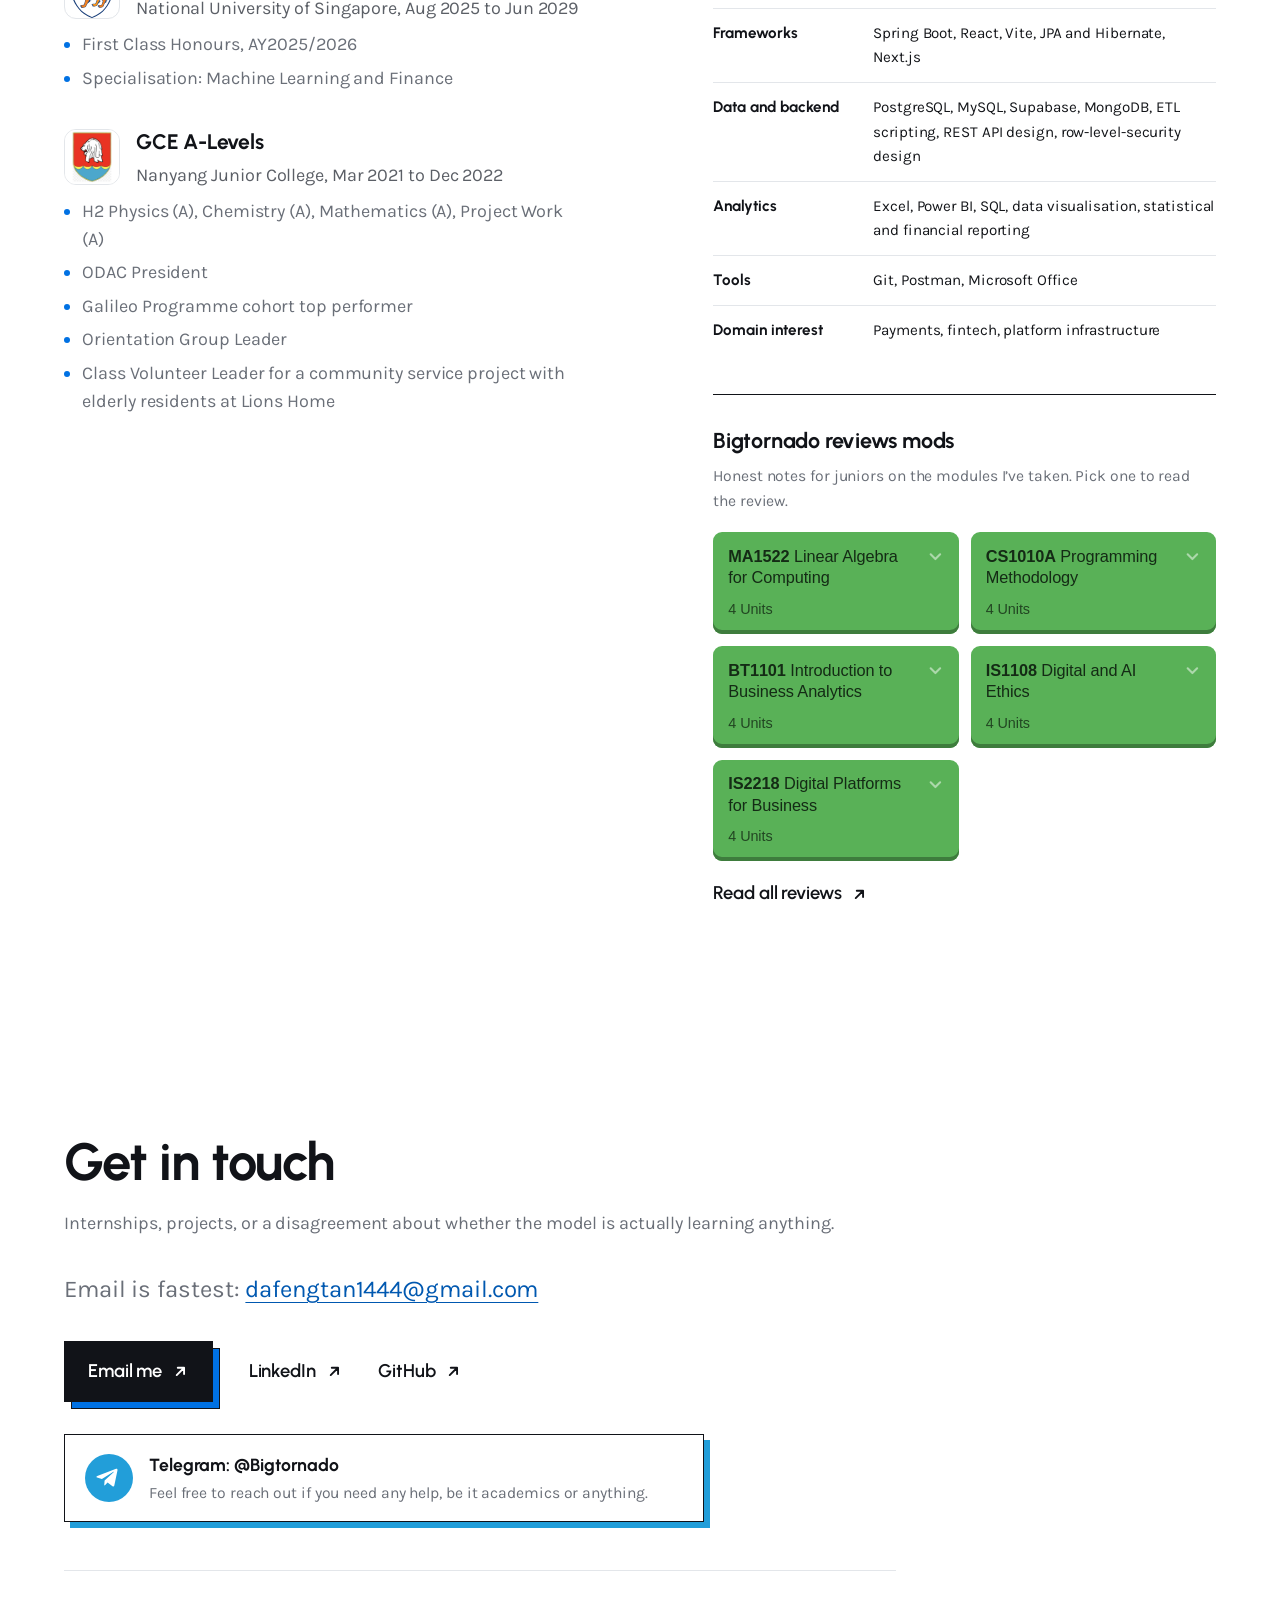
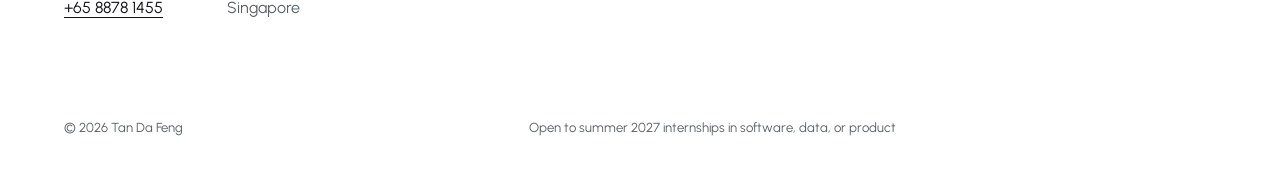
==== commit d8c00238: "BACT: use the real logo" ====
--- a/index.html
+++ b/index.html
@@ -346,7 +346,7 @@
           <div><div class="when">Oct 2026, ongoing</div></div>
           <div>
             <div class="role-head">
-              <img class="role-logo" src="assets/logos/bact.svg?v=20261029a" alt="NUS Business Analytics Consulting Team logo" width="56" height="56" loading="lazy">
+              <img class="role-logo" src="assets/logos/bact.png?v=20261029b" alt="NUS Business Analytics Consulting Team logo" width="56" height="56" loading="lazy">
               <div><h3>Senior Analyst</h3><div class="org">NUS Business Analytics Consulting Team (BACT)</div></div>
             </div>
           </div>
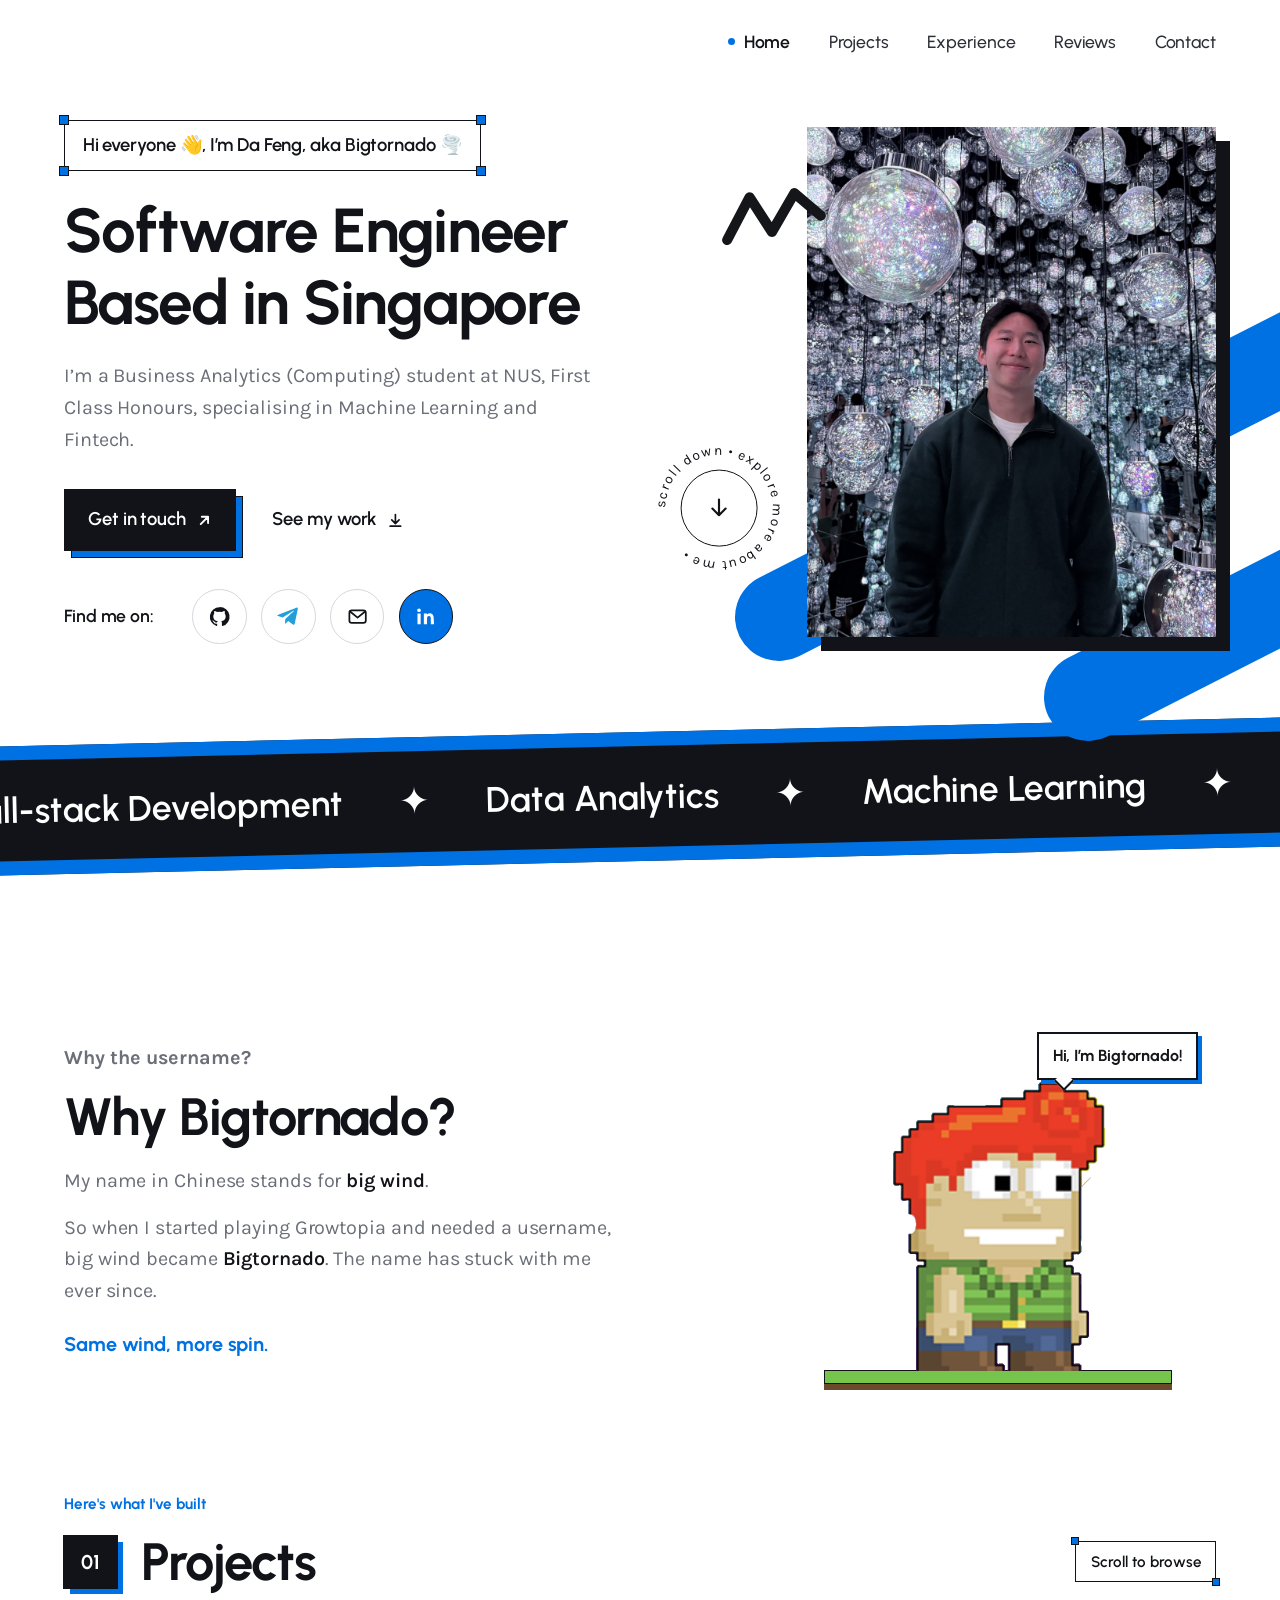
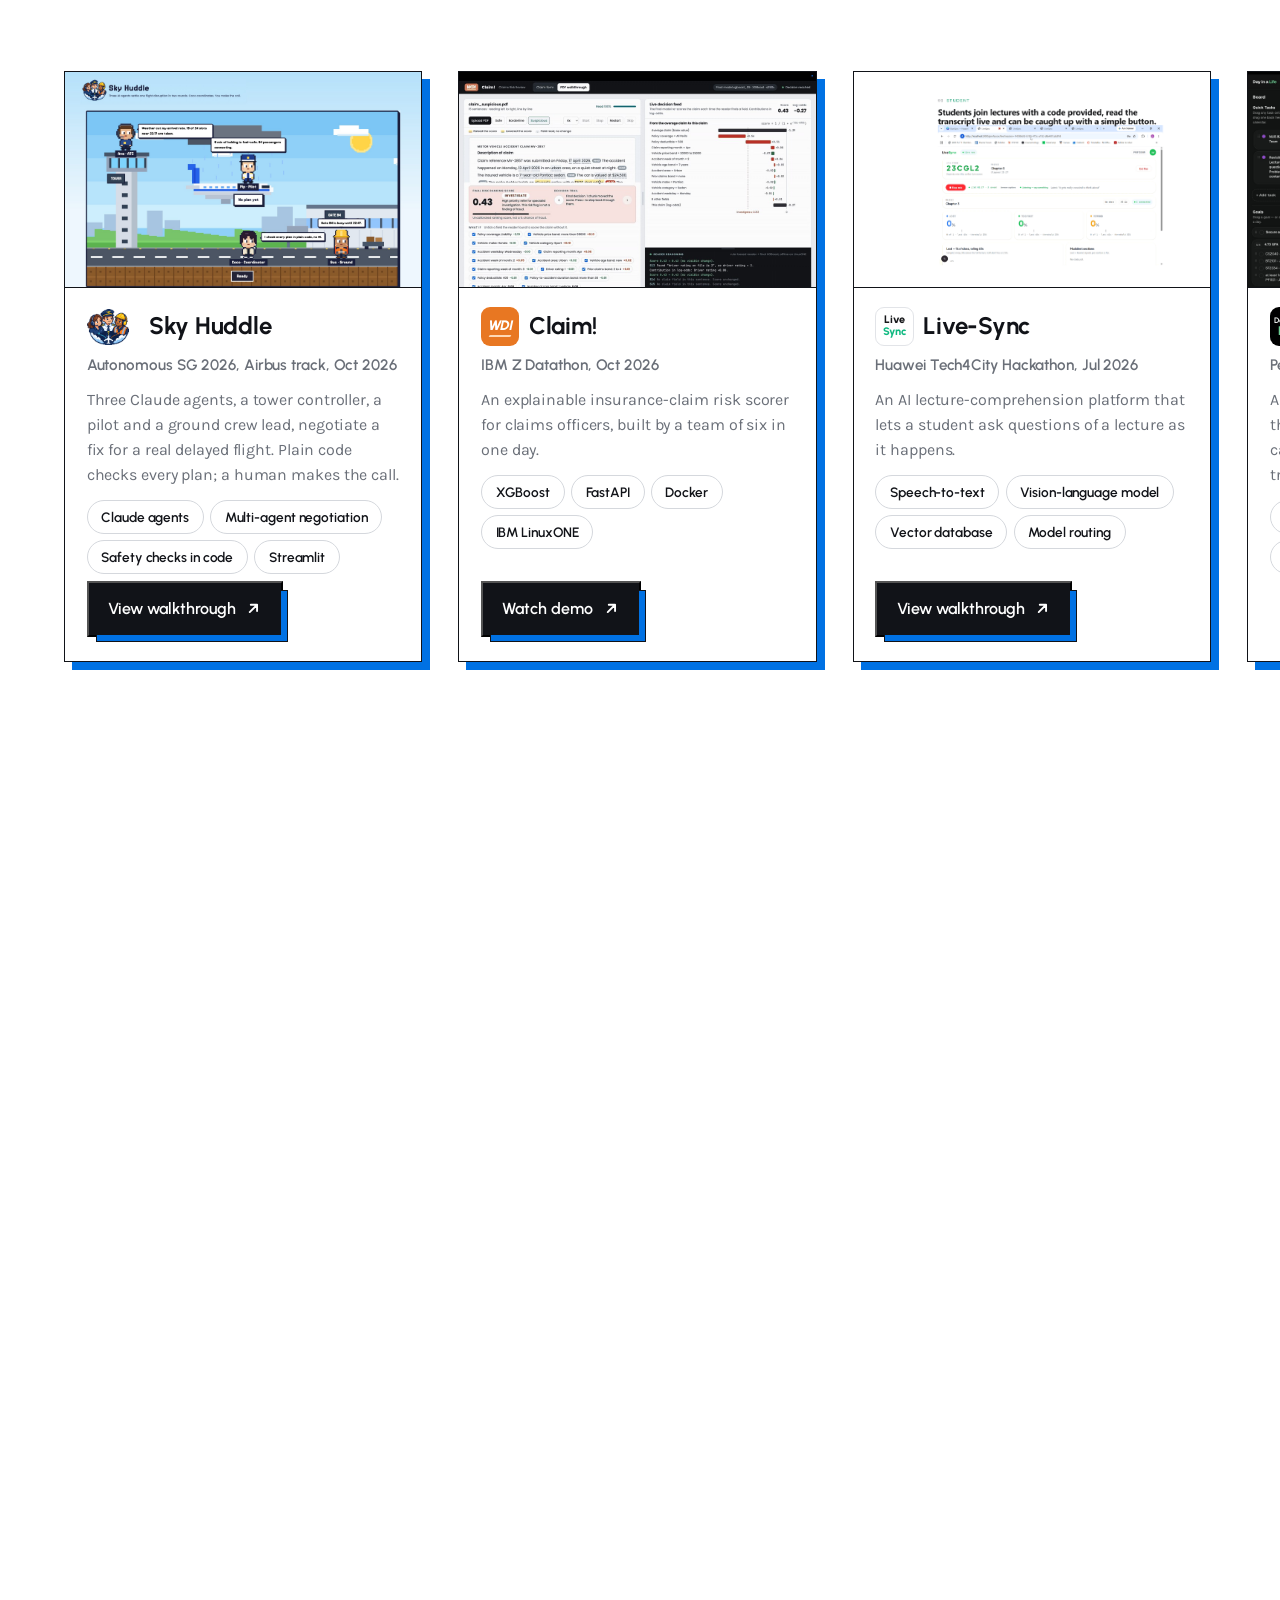
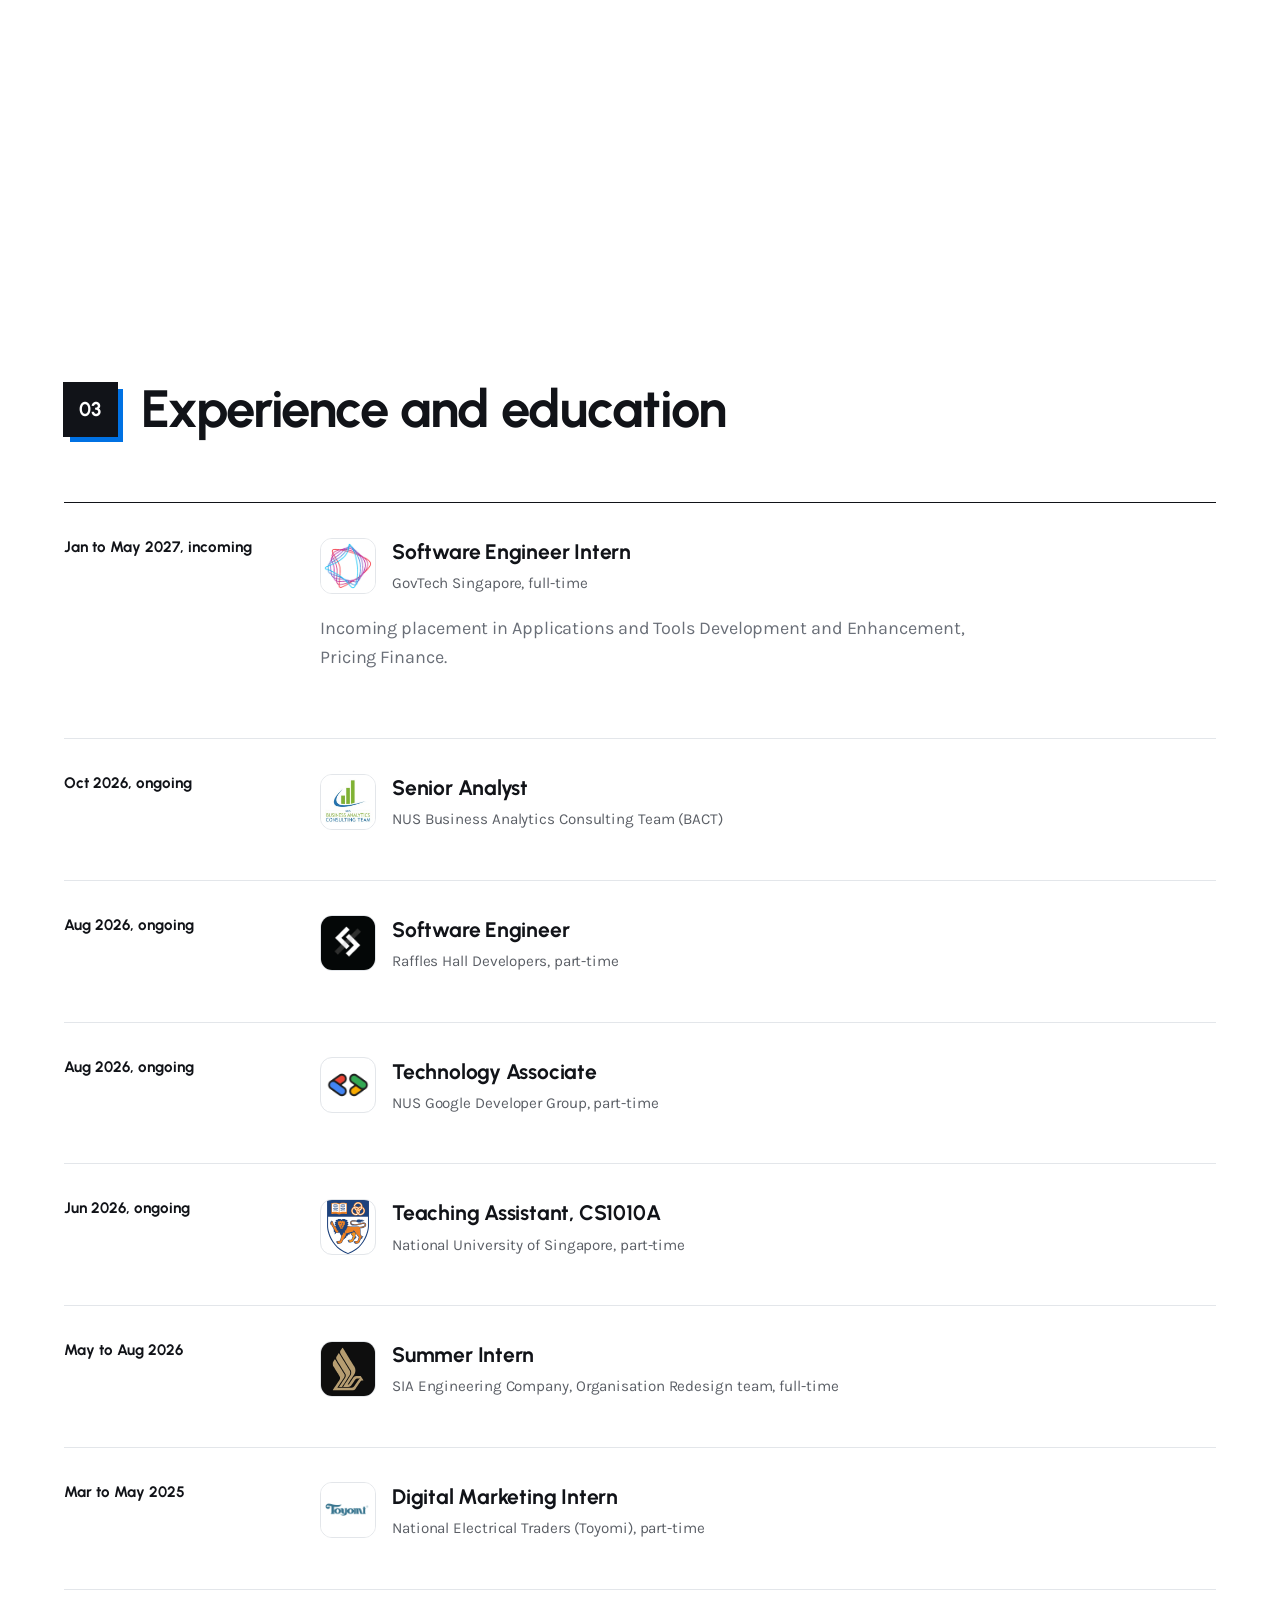
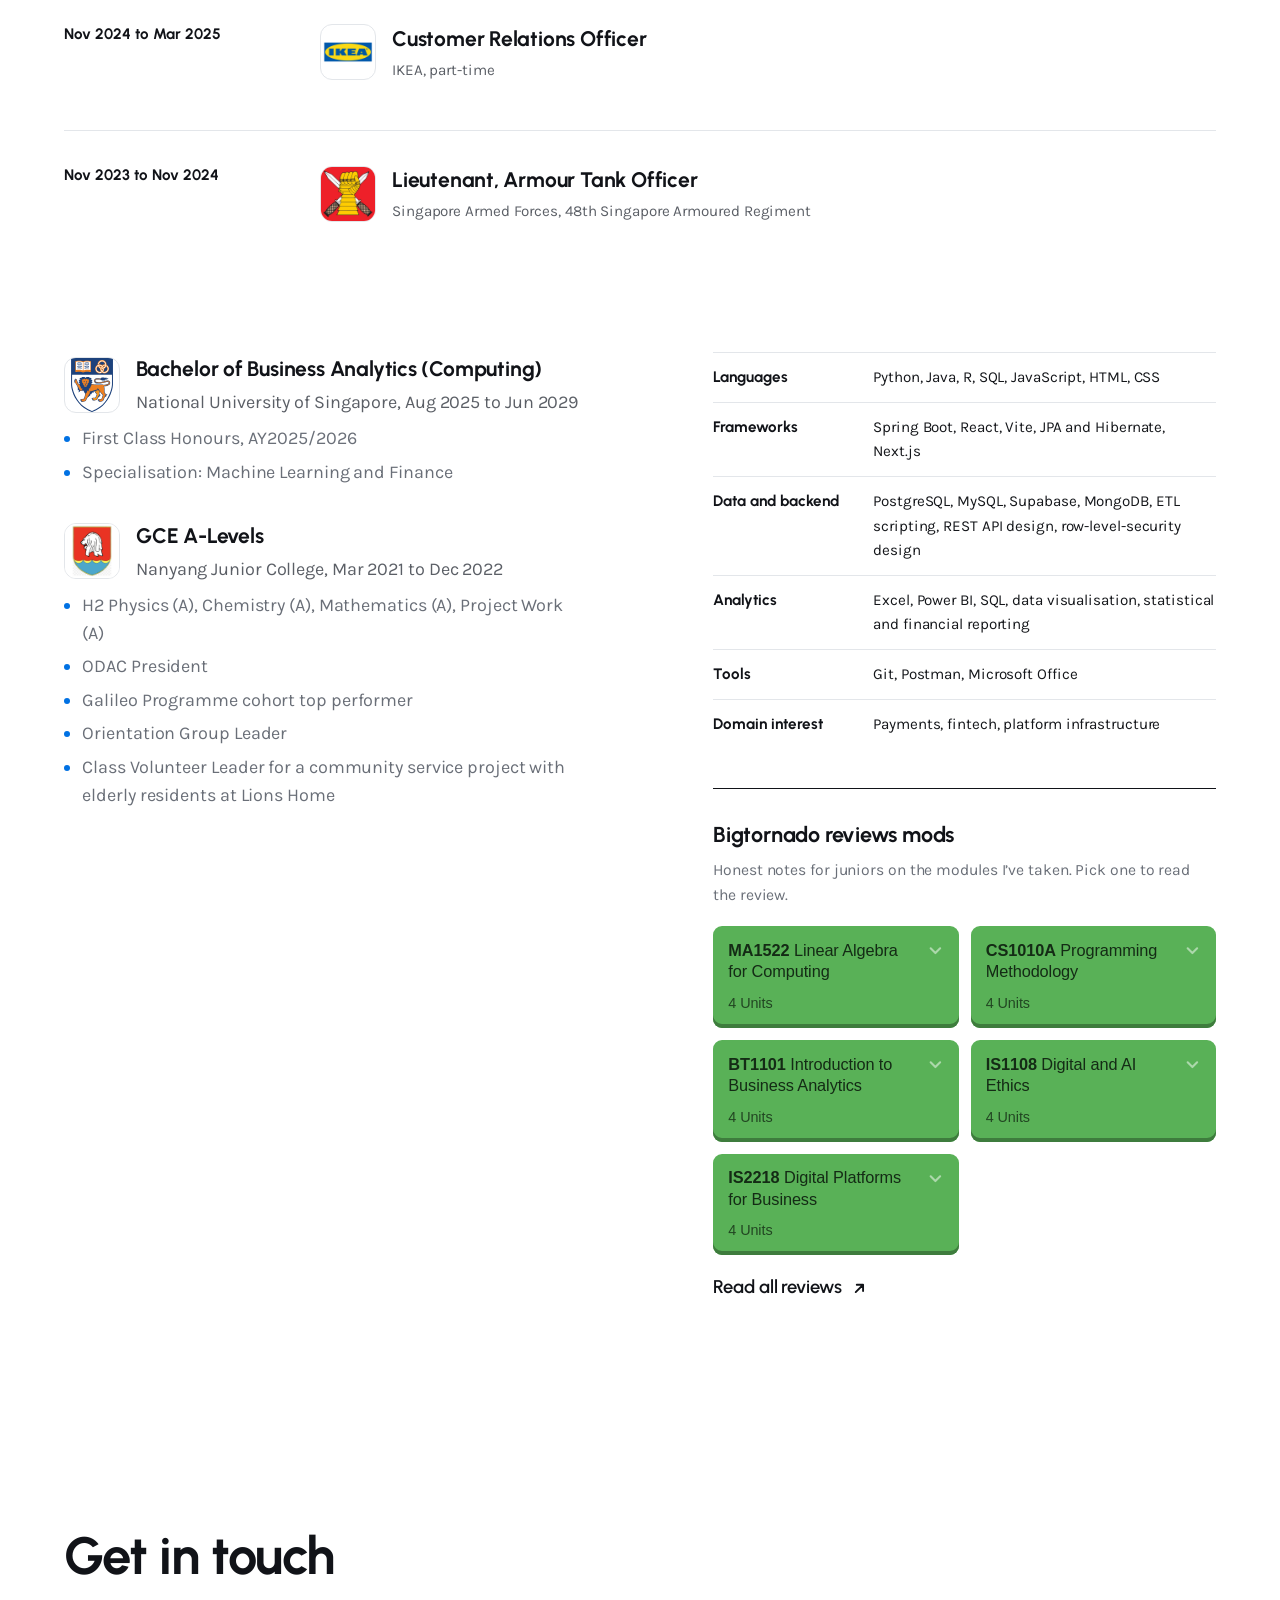
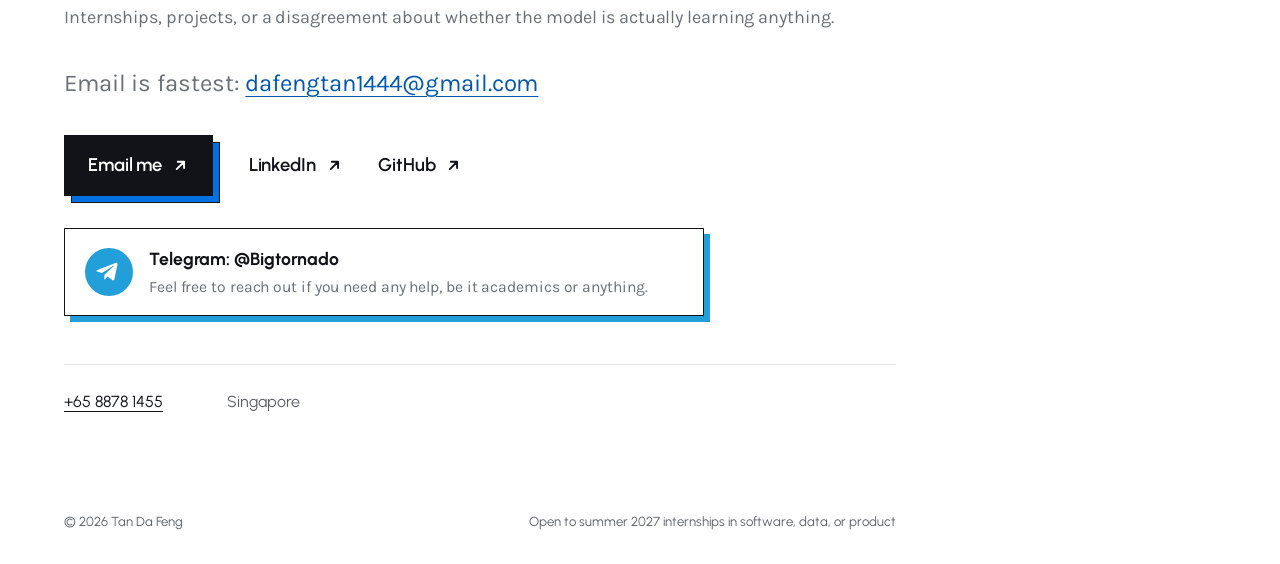
==== commit 6e7340b2: "Projects: add Sky Huddle (Autonomous SG 2026) with a 7-stage walkthrough" ====
--- a/index.html
+++ b/index.html
@@ -12,7 +12,7 @@
 <link rel="stylesheet" href="scrollcraft.css?v=20261018c">
 <link rel="stylesheet" href="site.css?v=20261018g">
 <link rel="stylesheet" href="front.css?v=20261029a">
-<link rel="stylesheet" href="projects.css?v=20261018s">
+<link rel="stylesheet" href="projects.css?v=20261031a">
 </head>
 <body>
 
@@ -114,8 +114,8 @@
     </div>
   </section>
 
-  <!-- 01 · PROJECTS: a pinned horizontal rail of five cards (projects.js maps
-       vertical scroll to horizontal movement). Live-Sync and Claim! open a
+  <!-- 01 · PROJECTS: a pinned horizontal rail of six cards (projects.js maps
+       vertical scroll to horizontal movement). Sky Huddle, Live-Sync and Claim! open a
        detail panel below the rail; the other three are plain cards. -->
   <section id="projects" class="pr" aria-labelledby="projects-mark">
     <div class="pr-pin">
@@ -130,6 +130,17 @@
       </div>
       <div class="pr-viewport">
         <ol class="pr-track">
+          <li class="pr-card" id="card-skyhuddle">
+            <div class="pr-cover"><img src="assets/skyhuddle-demo/cover.jpg?v=20261031b" alt="Sky Huddle: the logo, a boarding-pass bar for flight AA1344 Denver to Dallas, and the pixel-art airport where Ava, Pip, Gus and Coco negotiate" width="1920" height="1391" loading="lazy" decoding="async"></div>
+            <div class="pr-body">
+              <h3 class="pl-name"><img class="pl-logo" src="assets/skyhuddle-demo/logo.png?v=20261031a" alt="" width="240" height="206">Sky Huddle</h3>
+              <div class="org">Autonomous SG 2026, Airbus track, Oct 2026</div>
+              <p>Three Claude agents, a tower controller, a pilot and a ground crew lead, negotiate a fix for a real delayed flight. Plain code checks every plan; a human makes the call.</p>
+              <div class="tags"><span class="tag">Claude agents</span><span class="tag">Multi-agent negotiation</span><span class="tag">Safety checks in code</span><span class="tag">Streamlit</span></div>
+              <button class="fp-btn pr-open" type="button" data-detail="detail-skyhuddle" aria-controls="detail-skyhuddle" aria-expanded="false">View walkthrough <svg viewBox="0 0 16 16" aria-hidden="true"><path d="M4.5 11.5l7-7M5.5 4.5h6v6" fill="none" stroke="currentColor" stroke-width="1.8" stroke-linecap="round" stroke-linejoin="round"/></svg></button>
+            </div>
+          </li>
+
           <li class="pr-card" id="card-claim">
             <div class="pr-cover"><img src="assets/claim-demo/cover.jpg?v=20261018d" alt="Claim! scoring a suspicious claim PDF, final risk score 0.43, Investigate" width="960" height="623" loading="lazy" decoding="async"></div>
             <div class="pr-body">
@@ -184,6 +195,83 @@
         </ol>
       </div>
     </div>
+  </section>
+
+  <!-- SKY HUDDLE DETAIL: a 7-stage walkthrough, same layout as Live-Sync. Hidden until "View walkthrough". -->
+  <section id="detail-skyhuddle" class="pr-detail chapter chapter--livesync" aria-labelledby="skyhuddle-mark" hidden>
+    <div class="sc-wrap pr-detail-bar"><button class="pr-back" type="button"><svg viewBox="0 0 16 16" aria-hidden="true"><path d="M10 3.5L5.5 8l4.5 4.5" fill="none" stroke="currentColor" stroke-width="1.8" stroke-linecap="round" stroke-linejoin="round"/></svg> Back to projects</button></div>
+    <div id="skyhuddle">
+    <div class="sc-wrap">
+      <p class="kicker section-tag">Here's what I've built</p>
+      <div class="chapter-head">
+        <span class="num">01</span>
+        <h2 class="sc-display sc-display--md pl-name" id="skyhuddle-mark"><img class="pl-logo" src="assets/skyhuddle-demo/logo.png?v=20261031a" alt="" width="240" height="206">Sky Huddle</h2>
+      </div>
+
+      <div class="demo-intro">
+        <div class="org">Autonomous SG 2026, Airbus track, Oct 2026</div>
+        <p class="body">When weather or a late aircraft disrupts an arrival, the tower, the pilot and the ramp each see only their own piece. Sky Huddle gives each of them a Claude agent with its own private view, lets them negotiate a landing slot, holding and gate in two rounds, and keeps the AI away from safety: plain code checks every plan and a human duty manager makes the final call.</p>
+        <div class="tags">
+          <span class="tag">Claude agents</span>
+          <span class="tag">Multi-agent negotiation</span>
+          <span class="tag">Safety checks in code</span>
+          <span class="tag">Streamlit</span>
+        </div>
+      </div>
+
+      <div class="demo" data-sc-in>
+        <div class="demo-line" aria-hidden="true"><div class="demo-line__fill"></div></div>
+
+        <div class="demo-stage" id="sh-flight">
+          <div class="stage-k">Stage 1</div>
+          <h3>A real delayed flight lands on the desk</h3>
+          <p>Type a flight number or open a saved run. Every disruption is a real row from the 2015 US flight-delay data, here AA1344 Denver to Dallas, 119 minutes late after weather and a late inbound aircraft.</p>
+          <figure class="stage-shot"><img src="assets/skyhuddle-demo/01-flight.jpg?v=20261031a" alt="Sky Huddle flight picker and boarding-pass bar for AA1344 Denver to Dallas, 119 minutes late" loading="lazy" width="1920" height="350"></figure>
+        </div>
+        <div class="demo-stage" id="sh-round1">
+          <div class="stage-k">Stage 2</div>
+          <h3>Three agents propose at once</h3>
+          <p>Ava in the tower, Pip in the cockpit and Gus on the ramp are three separate Claude calls, each with its own private view of the airport. In round 1 each names the plans it can live with and offers one concession: an earlier slot, extra holding within fuel, or moving a crew.</p>
+          <figure class="stage-shot"><img src="assets/skyhuddle-demo/02-round1.jpg?v=20261031a" alt="The pixel-art airport mid-negotiation: messages flying to Coco, the plan card showing C2 land 22:24 gate B7" loading="lazy" width="1715" height="1150"></figure>
+        </div>
+        <div class="demo-stage" id="sh-deal">
+          <div class="stage-k">Stage 3</div>
+          <h3>Coco freezes one plan, they vote</h3>
+          <p>Coco, the coordinator, is plain code, not AI. It applies the concessions, re-runs eight hard safety checks and freezes the cheapest plan all three accept. In round 2 they vote. Here all three accept C2: land 22:24 at gate B7, and the duty manager approves it on the right.</p>
+          <figure class="stage-shot"><img src="assets/skyhuddle-demo/03-deal.jpg?v=20261031a" alt="The replay ends with a Deal! stamp and the approved plan C2 on the duty manager desk" loading="lazy" width="1920" height="869"></figure>
+        </div>
+        <div class="demo-stage" id="sh-brain">
+          <div class="stage-k">Stage 4</div>
+          <h3>Open any agent's brain</h3>
+          <p>Each agent has its own page: the checks it owns, every option scored against them, its reasoning step by step and the exact messages it sent.</p>
+          <figure class="stage-shot"><img src="assets/skyhuddle-demo/04-ava.jpg?v=20261031a" alt="Ava's page: her option inventory with plans that break her checks in dark, and her thought stream" loading="lazy" width="1920" height="1058"></figure>
+        </div>
+        <div class="demo-stage" id="sh-record">
+          <div class="stage-k">Stage 5</div>
+          <h3>Every message on the record</h3>
+          <p>The huddle view replays the negotiation message by message, with each candidate plan and every safety check behind the final decision.</p>
+          <figure class="stage-shot"><img src="assets/skyhuddle-demo/05-huddle.jpg?v=20261031a" alt="The huddle view with the replay, the consensus log of every message, and the candidate plans strip" loading="lazy" width="1920" height="1023"></figure>
+        </div>
+        <div class="demo-stage" id="sh-escalate">
+          <div class="stage-k">Stage 6</div>
+          <h3>When nothing is safe, help the human</h3>
+          <p>If no plan passes every check, the run escalates instead of guessing. Coco ranks the closest plans, names the blocker and searches costlier fixes. For WN407 the gate is occupied in all six plans, so it finds a safe but costly option: a remote stand plus an extra crew, for +$1,346. Nothing is applied until the duty manager approves.</p>
+          <figure class="stage-shot"><img src="assets/skyhuddle-demo/06-escalation.jpg?v=20261031a" alt="Duty manager desk for WN407: escalated, with a safe but costly plan, the main blocker and Approve costly plan" loading="lazy" width="1920" height="1212"></figure>
+        </div>
+        <div class="demo-stage" id="sh-results">
+          <div class="stage-k">Stage 7</div>
+          <h3>Measured, not assumed</h3>
+          <p>I ran 100 live negotiations balanced across weather, late-aircraft and mixed delays. 78 reached consensus and 22 escalated, every escalation a flight where even a central solver found no safe plan. All numbers are measured inside a simulation: the flights are real, the gates, fuel, crew and slots are simulated.</p>
+          <div class="stat">
+            <span class="n"><span class="count" data-demo-count="0 100">0</span></span>
+            <span class="k">live Claude runs, 0 unsafe plans accepted</span>
+          </div>
+          <figure class="stage-shot"><img src="assets/skyhuddle-demo/07-results.jpg?v=20261031a" alt="Sky Huddle results page with the benchmark of seeded scenarios and live agent runs" loading="lazy" width="1920" height="974"></figure>
+        </div>
+      </div>
+    </div>
+    </div>
+    <div class="sc-wrap pr-detail-bar pr-detail-bar--end"><button class="pr-back" type="button"><svg viewBox="0 0 16 16" aria-hidden="true"><path d="M10 3.5L5.5 8l4.5 4.5" fill="none" stroke="currentColor" stroke-width="1.8" stroke-linecap="round" stroke-linejoin="round"/></svg> Back to projects</button></div>
   </section>
 
   <!-- LIVE-SYNC DETAIL: the existing 7-stage walkthrough, moved here unchanged.
@@ -532,7 +620,7 @@
 
 <script src="scrollcraft.js?v=20261018c"></script>
 <script>ScrollCraft.mount(document.body);</script>
-<script src="site.js?v=20261018c"></script>
+<script src="site.js?v=20261031a"></script>
 <script src="projects.js?v=20261018s"></script>
 </body>
 </html>
--- a/projects.css
+++ b/projects.css
@@ -57,7 +57,7 @@
 .pr-detail-bar { display: flex; margin-bottom: 2rem; }
 .pr-detail-bar--end { margin: 3.5rem 0 0; }
 #detail-livesync .chapter { padding-block: 0; }
-#detail-livesync > #livesync > .sc-wrap { padding-block: 0; }
+#detail-livesync > #livesync > .sc-wrap, #detail-skyhuddle > #skyhuddle > .sc-wrap { padding-block: 0; }
 .pr-back {
   display: inline-flex; align-items: center; gap: 0.5rem; padding: 0.7rem 1.1rem; cursor: pointer;
   border: 1.5px solid var(--fp-ink); background: #fff; color: var(--fp-ink);
@@ -189,3 +189,6 @@
 }
 .pr--free .pr-cover { height: auto; aspect-ratio: 16 / 10; }
 .pr--free .pr-body p { -webkit-line-clamp: unset; display: block; }
+
+/* Sky Huddle: its real logo sits before the name, like the CSS logos of the other projects. */
+.pl-logo { height: 1.5em; width: auto; vertical-align: middle; margin-right: .45em; }
